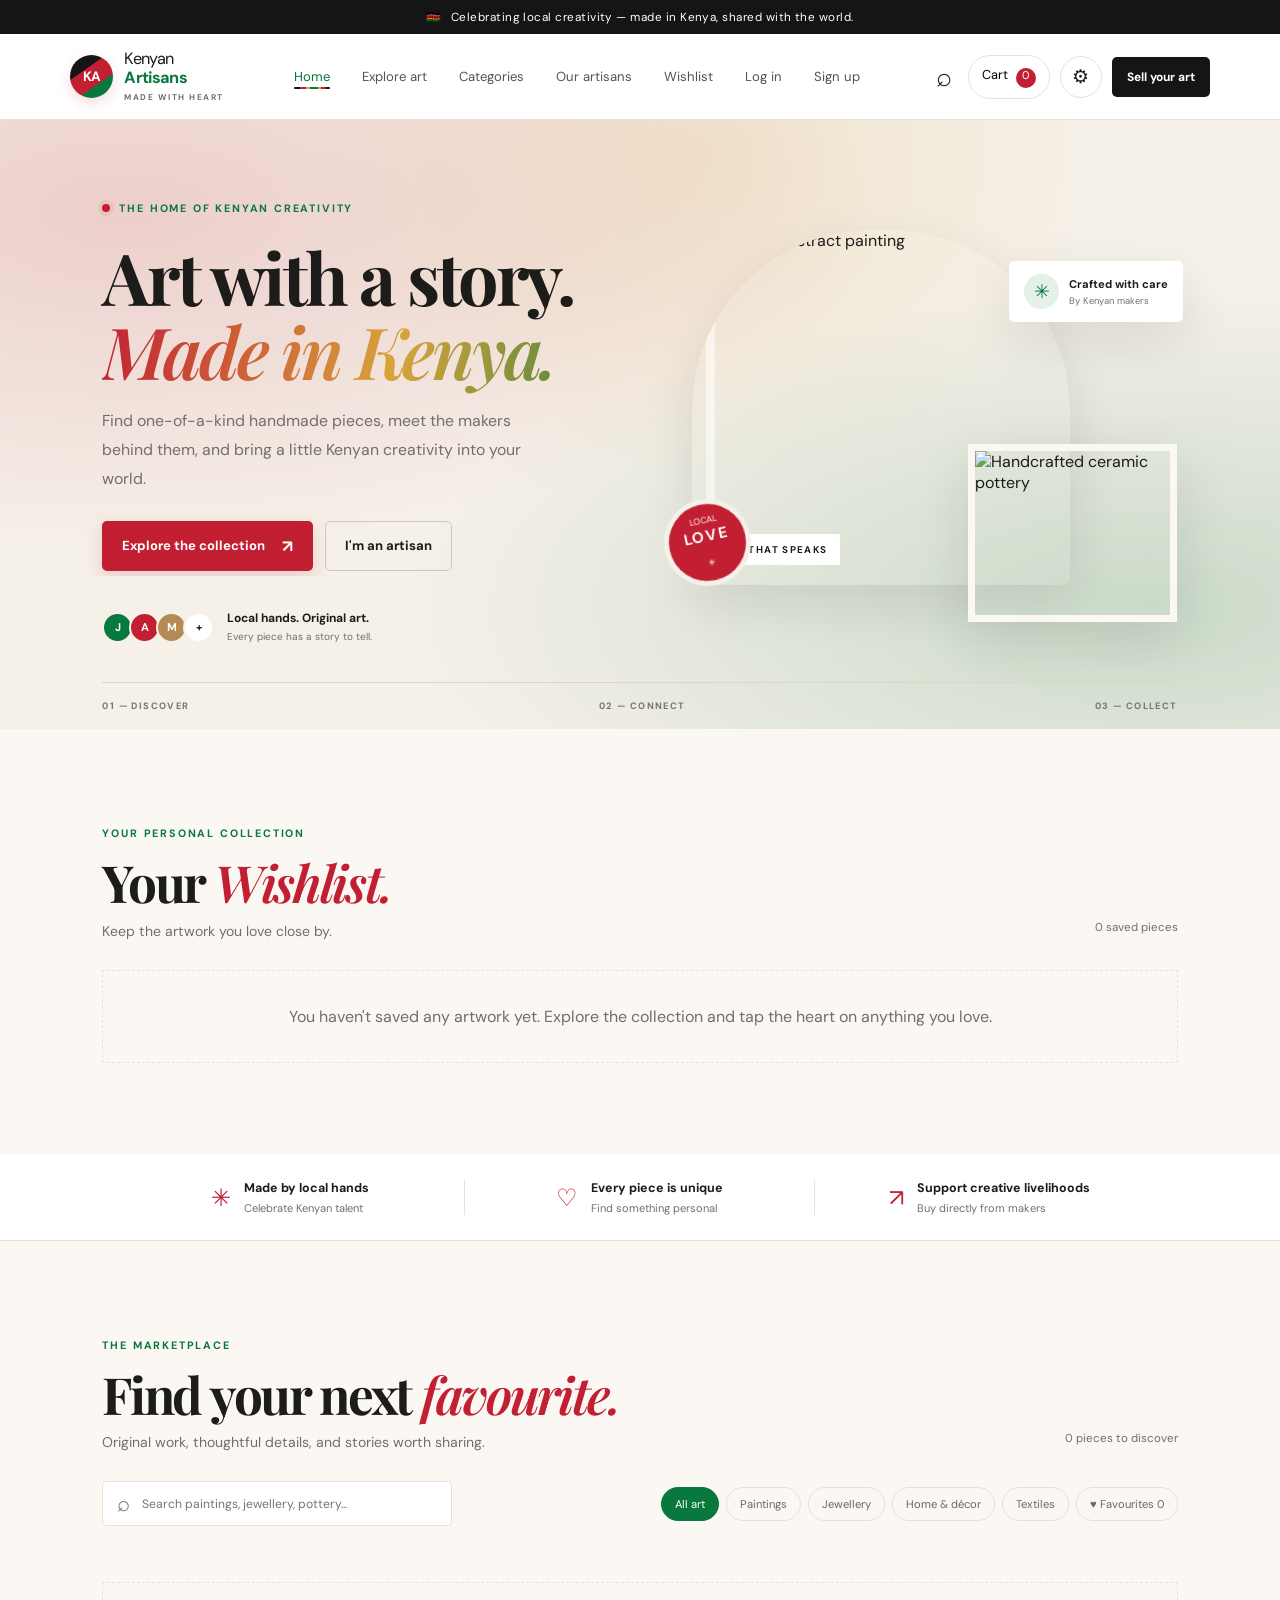
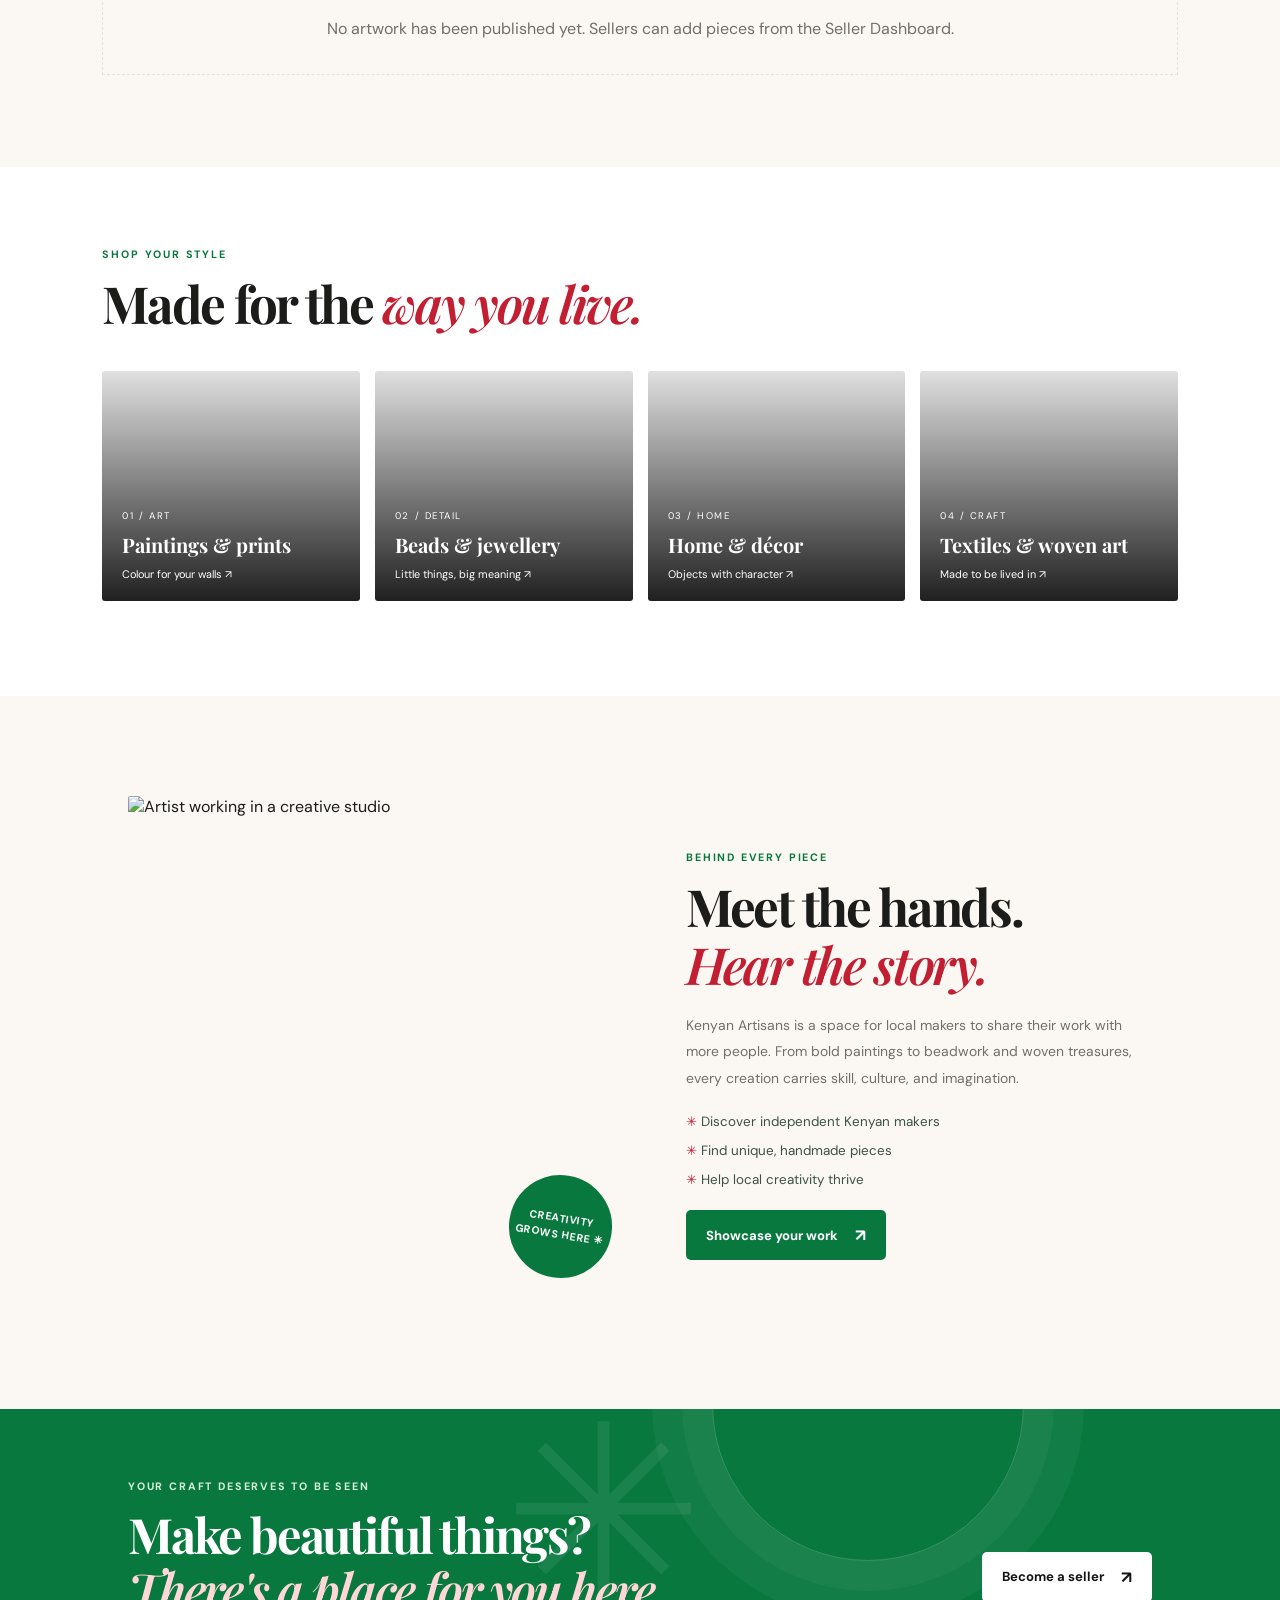
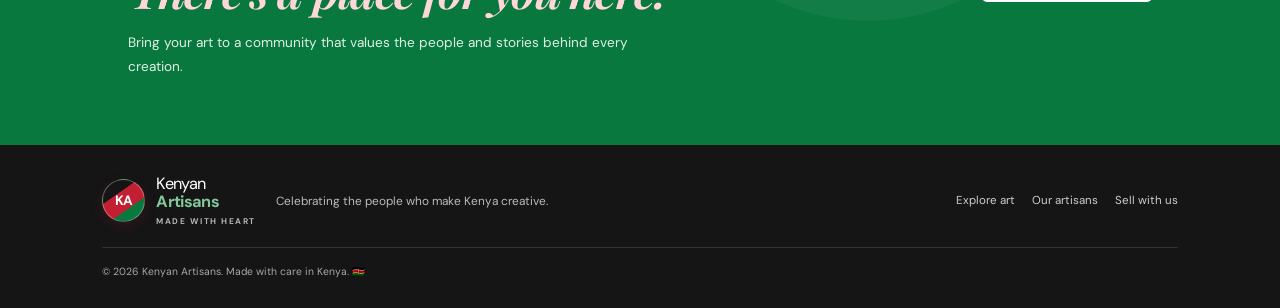
==== index.html @ 791a08be "password reset" ====
<!doctype html>
<html lang="en">
  <head>
    <meta charset="utf-8" />
    <meta content="width=device-width, initial-scale=1.0" name="viewport" />
    <meta
      content="Discover, support and shop beautiful handmade art from talented Kenyan artisans."
      name="description"
    />
    <title>Kenyan Artisans | Discover Made-in-Kenya Art</title>
    <link href="style.css" rel="stylesheet" />
    <script defer="" src="script.js"></script>
    <script defer src="https://cdn.jsdelivr.net/npm/@supabase/supabase-js@2"></script>
    <script defer src="auth.js"></script>
  </head>
  <body>
    <div class="announcement">
      <span> 🇰🇪 </span>
      Celebrating local creativity &mdash; made in Kenya, shared with the world.
    </div>
    <header class="site-header">
      <a aria-label="Kenyan Artisans home" class="brand" href="index.html">
        <span class="brand-mark"> KA </span>
        <span>
          Kenyan
          <strong> Artisans </strong>
          <small> MADE WITH HEART </small>
        </span>
      </a>
      <button
        aria-expanded="false"
        aria-label="Open navigation"
        class="menu-toggle"
        id="menu-toggle"
      >
        ☰
      </button>
      <nav class="nav-links" id="nav-links">
    <a class="active" href="#home">Home</a>
    <a href="#shop">Explore art</a>
    <a href="#categories">Categories</a>
    <a href="#artisans">Our artisans</a>
    <a href="#wishlist">Wishlist</a>

    <a href="login.html" id="auth-link">Log in</a>
    <a href="signup.html" id="signup-link">Sign up</a>

    <a href="seller.html" id="dashboard-link" hidden>
        My Dashboard
    </a>
</nav>
      <div class="header-actions">
  <button
    aria-label="Focus product search"
    class="icon-button"
    id="search-focus"
    type="button"
  >
    &#8981;
  </button>

  <button class="cart-button" id="open-cart" type="button">
    Cart
    <span id="cart-count">0</span>
  </button>

  <button
    class="icon-button"
    id="settings-open"
    type="button"
    aria-label="Open settings"
    title="Settings"
  >
    ⚙
  </button>

  <button class="button button-dark small" id="seller-open" type="button">
    Sell your art
  </button>
</div>
    </header>
    <main>
      <section class="hero" id="home">
        <div class="hero-copy">
          <span class="eyebrow">
            <span class="eyebrow-dot"> </span>
            THE HOME OF KENYAN CREATIVITY
          </span>
          <h1>
            Art with a story.
            <br />
            <em> Made in Kenya. </em>
          </h1>
          <p>
            Find one-of-a-kind handmade pieces, meet the makers behind them, and
            bring a little Kenyan creativity into your world.
          </p>
          <div class="hero-actions">
            <a class="button button-red" href="#shop">
              Explore the collection
              <span> &nearrow; </span>
            </a>
            <button class="button button-outline" id="hero-seller">
              I'm an artisan
            </button>
          </div>
          <div class="hero-proof">
            <div class="avatar-stack">
              <span> J </span>
              <span> A </span>
              <span> M </span>
              <span> + </span>
            </div>
            <p>
              <strong> Local hands. Original art. </strong>
              <br />
              <small> Every piece has a story to tell. </small>
            </p>
          </div>
        </div>
        <div aria-label="Artisan-inspired decorative artwork" class="hero-art">
          <div class="hero-photo hero-photo-main">
            <img
              alt="Colourful abstract painting"
              src="https://images.unsplash.com/photo-1577083552431-6e5fd01aa342?auto=format&amp;fit=crop&amp;w=1000&amp;q=85"
            />
            <span class="photo-label"> ART THAT SPEAKS </span>
          </div>
          <div class="hero-photo hero-photo-small">
            <img
              alt="Handcrafted ceramic pottery"
              src="https://images.unsplash.com/photo-1610701596007-11502861dcfa?auto=format&amp;fit=crop&amp;w=600&amp;q=85"
            />
          </div>
          <div class="floating-note">
            <span> ✳ </span>
            <div>
              <strong> Crafted with care </strong>
              <small> By Kenyan makers </small>
            </div>
          </div>
          <div class="hero-stamp">
            LOCAL
            <br />
            <b> LOVE </b>
            <br />
            ✳
          </div>
        </div>
        <div class="hero-bottom-line">
          <span> 01 &mdash; DISCOVER </span>
          <span> 02 &mdash; CONNECT </span>
          <span> 03 &mdash; COLLECT </span>
        </div>
      </section>
      <section class="section wishlist-section" id="wishlist">
        <div class="section-heading">
          <div>
            <span class="eyebrow">YOUR PERSONAL COLLECTION</span>
            <h2>Your <em>Wishlist.</em></h2>
            <p>Keep the artwork you love close by.</p>
          </div>
          <span class="item-count" id="wishlist-total">0 saved pieces</span>
        </div>
        <div class="product-grid" id="wishlist-grid"></div>
        <p class="empty-state" id="wishlist-empty">You haven't saved any artwork yet. Explore the collection and tap the heart on anything you love.</p>
      </section>

      <section class="trust-strip">
        <div>
          <span> ✳ </span>
          <p>
            <strong> Made by local hands </strong>
            <small> Celebrate Kenyan talent </small>
          </p>
        </div>
        <div>
          <span> ♡ </span>
          <p>
            <strong> Every piece is unique </strong>
            <small> Find something personal </small>
          </p>
        </div>
        <div>
          <span> &nearrow; </span>
          <p>
            <strong> Support creative livelihoods </strong>
            <small> Buy directly from makers </small>
          </p>
        </div>
      </section>
      <section class="section shop-section" id="shop">
        <div class="section-heading">
          <div>
            <span class="eyebrow"> THE MARKETPLACE </span>
            <h2>
              Find your next
              <em> favourite. </em>
            </h2>
            <p>Original work, thoughtful details, and stories worth sharing.</p>
          </div>
          <span class="item-count" id="result-count">
            6 pieces to discover
          </span>
        </div>
        <div class="shop-tools">
          <label class="search-box">
            <span> &telrec; </span>
            <input
              aria-label="Search products"
              id="product-search"
              placeholder="Search paintings, jewellery, pottery..."
              type="search"
            />
          </label>
          <div class="category-filters" id="category-filters">
            <button class="filter active" data-category="All">All art</button>
            <button class="filter" data-category="Paintings">Paintings</button>
            <button class="filter" data-category="Jewellery">Jewellery</button>
            <button class="filter" data-category="Home &amp; d&eacute;cor">
              Home &amp; d&eacute;cor
            </button>
            <button class="filter" data-category="Textiles">Textiles</button>
          </div>
        </div>
        <div aria-live="polite" class="product-grid" id="product-grid"></div>
        <p class="empty-state hidden" id="empty-state">
          No artwork matches that search. Try another word or category.
        </p>
      </section>
      <section class="category-section" id="categories">
        <div class="section-heading">
          <div>
            <span class="eyebrow"> SHOP YOUR STYLE </span>
            <h2>
              Made for the
              <em> way you live. </em>
            </h2>
          </div>
        </div>
        <div class="category-grid">
          <button
            class="category-card category-paint"
            data-jump-category="Paintings"
          >
            <span> 01 / ART </span>
            <strong> Paintings &amp; prints </strong>
            <small> Colour for your walls &nearrow; </small>
          </button>
          <button
            class="category-card category-beads"
            data-jump-category="Jewellery"
          >
            <span> 02 / DETAIL </span>
            <strong> Beads &amp; jewellery </strong>
            <small> Little things, big meaning &nearrow; </small>
          </button>
          <button
            class="category-card category-home"
            data-jump-category="Home &amp; d&eacute;cor"
          >
            <span> 03 / HOME </span>
            <strong> Home &amp; d&eacute;cor </strong>
            <small> Objects with character &nearrow; </small>
          </button>
          <button
            class="category-card category-textile"
            data-jump-category="Textiles"
          >
            <span> 04 / CRAFT </span>
            <strong> Textiles &amp; woven art </strong>
            <small> Made to be lived in &nearrow; </small>
          </button>
        </div>
      </section>
      <section class="artisan-section" id="artisans">
        <div class="artisan-art">
          <img
            alt="Artist working in a creative studio"
            src="https://images.unsplash.com/photo-1452860606245-08befc0ff44b?auto=format&amp;fit=crop&amp;w=900&amp;q=85"
          />
          <span class="artisan-badge">
            CREATIVITY
            <br />
            GROWS HERE ✳
          </span>
        </div>
        <div class="artisan-copy">
          <span class="eyebrow"> BEHIND EVERY PIECE </span>
          <h2>
            Meet the hands.
            <br />
            <em> Hear the story. </em>
          </h2>
          <p>
            Kenyan Artisans is a space for local makers to share their work with
            more people. From bold paintings to beadwork and woven treasures,
            every creation carries skill, culture, and imagination.
          </p>
          <ul class="check-list">
            <li>✳ Discover independent Kenyan makers</li>
            <li>✳ Find unique, handmade pieces</li>
            <li>✳ Help local creativity thrive</li>
          </ul>
          <button class="button button-green" id="artisan-seller">
            Showcase your work
            <span> &nearrow; </span>
          </button>
        </div>
      </section>
      <section class="seller-cta">
        <div class="cta-pattern">✳</div>
        <div>
          <span class="eyebrow light"> YOUR CRAFT DESERVES TO BE SEEN </span>
          <h2>
            Make beautiful things?
            <br />
            <em> There's a place for you here. </em>
          </h2>
          <p>
            Bring your art to a community that values the people and stories
            behind every creation.
          </p>
        </div>
        <button class="button button-white" id="cta-seller">
          Become a seller
          <span> &nearrow; </span>
        </button>
      </section>
    </main>
    <footer class="site-footer">
      <a class="brand footer-brand" href="#home">
        <span class="brand-mark"> KA </span>
        <span>
          Kenyan
          <strong> Artisans </strong>
          <small> MADE WITH HEART </small>
        </span>
      </a>
      <p>Celebrating the people who make Kenya creative.</p>
      <div class="footer-links">
        <a href="#shop"> Explore art </a>
        <a href="#artisans"> Our artisans </a>
        <a href="seller.html"> Sell with us </a>
      </div>
      <small>
        &copy;
        <span id="year"> </span>
        Kenyan Artisans. Made with care in Kenya. 🇰🇪
      </small>
    </footer>
    <div
      aria-labelledby="modal-title"
      aria-modal="true"
      class="modal-backdrop hidden"
      id="product-modal"
      role="dialog"
    >
      <div class="modal product-modal">
        <button aria-label="Close" class="modal-close" data-close-modal="">
          &times;
        </button>
        <img alt="" id="modal-image" src="" />
        <div class="modal-content">
          <span class="eyebrow" id="modal-category"> </span>
          <h2 id="modal-title"></h2>
          <p id="modal-description"></p>
          <div class="modal-maker" id="modal-maker"></div>
          <strong class="modal-price" id="modal-price"> </strong>
          <button class="button button-red full" id="modal-add">
            Add to cart
          </button>
        </div>
      </div>
    </div>
    <div
      aria-labelledby="cart-title"
      aria-modal="true"
      class="modal-backdrop hidden"
      id="cart-modal"
      role="dialog"
    >
      <div class="modal cart-modal">
        <button aria-label="Close" class="modal-close" data-close-modal="">
          &times;
        </button>
        <span class="eyebrow"> YOUR FINDS </span>
        <h2 id="cart-title">
          Your art
          <em> basket. </em>
        </h2>
        <div id="cart-items"></div>
        <div class="cart-total">
          <span> Subtotal </span>
          <strong id="cart-total"> KSh 0 </strong>
        </div>
        <p class="demo-note">
          Demo checkout: this prototype does not process payments.
        </p>
        <button class="button button-green full" id="checkout-button">
          Continue to checkout
        </button>
      </div>
    </div>
    <div class="modal-backdrop hidden" id="checkout-modal" role="dialog" aria-modal="true" aria-labelledby="checkout-title">
      <div class="modal checkout-modal">
        <button type="button" class="modal-close" data-close-modal aria-label="Close checkout">&times;</button>
        <span class="eyebrow">ALMOST THERE</span>
        <h2 id="checkout-title">Send your order</h2>
        <ul class="checkout-summary" id="checkout-summary"></ul>
        <div class="cart-total">
          <span>Total</span>
          <strong id="checkout-total">KSh 0</strong>
        </div>
        <form id="checkout-form" class="checkout-form" novalidate>
          <label>Your name<input name="name" required maxlength="60" autocomplete="name" placeholder="e.g. Amina Wanjiru"></label>
          <label>Phone number<input name="phone" type="tel" required autocomplete="tel" placeholder="07XX XXX XXX"></label>
          <label>Delivery town<input name="town" required maxlength="60" placeholder="e.g. Kisumu"></label>
          <label>Note (optional)<textarea name="note" rows="2" maxlength="200" placeholder="Anything the artist should know?"></textarea></label>
          <button class="button button-green full" type="submit">Send order on WhatsApp <span>↗</span></button>
          <p class="form-message" id="checkout-message" aria-live="polite"></p>
          <small class="demo-note">This opens WhatsApp with the order details. Payment is arranged directly with the artist.</small>
        </form>
      </div>
    </div>

    <div
      aria-labelledby="seller-title"
      aria-modal="true"
      class="modal-backdrop hidden"
      id="seller-modal"
      role="dialog"
    >
      <div class="modal seller-modal">
        <button aria-label="Close" class="modal-close" data-close-modal="">
          &times;
        </button>
        <span class="eyebrow"> FOR KENYAN MAKERS </span>
        <h2 id="seller-title">
          Your work belongs
          <em> here. </em>
        </h2>
        <p>
          Open your seller dashboard to publish artwork and manage your collection.
        </p>
        <button class="button button-green full" id="go-to-studio" type="button">
          Open Seller Dashboard
          <span> &nearrow; </span>
        </button>
        <small class="demo-note">
          Product publishing is available from the seller dashboard.
        </small>
      </div>
    </div>
    <div id="settings-modal" class="modal-backdrop hidden" role="dialog" aria-modal="true" aria-labelledby="settings-title">
      <div class="modal">
        <button type="button" class="modal-close" data-close-modal aria-label="Close settings">&times;</button>
        <h2 id="settings-title">Settings</h2>
        <p>Personalize your Kenyan Artisans experience.</p>
        <label for="theme-select">Appearance</label>
        <select id="theme-select">
          <option value="light">Light mode</option>
          <option value="dark">Dark mode</option>
        </select>
      </div>
    </div>

    <div aria-live="polite" class="toast" id="toast" role="status"></div>
  </body>
</html>
---- style.css ----
@import url('https://fonts.googleapis.com/css2?family=DM+Sans:wght@400;500;600;700&family=Playfair+Display:ital,wght@0,600;0,700;1,600;1,700&display=swap');

:root {
  --black: #151515;
  --red: #c21f32;
  --red-dark: #a91628;
  --green: #08783e;
  --green-dark: #075b30;
  --white: #fff;
  --cream: #fbf8f3;
  --paper: #f5f0e8;
  --ink: #1c1c1b;
  --muted: #706f6b;
  --line: #e9e1d7;
  --shadow: 0 18px 50px rgba(30, 23, 15, .10);


  --page-bg: var(--cream);
  --surface-bg: var(--white);
  --text-color: var(--ink);
  --muted-color: var(--muted);
  --border-color: var(--line);
}

/* Dark theme colors */
[data-theme="dark"] {
  color-scheme: dark;

  --page-bg: #171717;
  --surface-bg: #242424;
  --text-color: #f5f0e8;
  --muted-color: #b8b2aa;
  --border-color: #3b3b3b;
}
* { box-sizing: border-box; }
html { scroll-behavior: smooth; scroll-padding-top: 90px; }
body { margin: 0; color: var(--text-color); background: var(--page-bg); font-family: 'DM Sans', sans-serif; }
button, input, select { font: inherit; }
button, a { -webkit-tap-highlight-color: transparent; }
button { cursor: pointer; }
a { color: inherit; text-decoration: none; }
img { display: block; max-width: 100%; }
.hidden { display: none !important; }

.announcement { min-height: 34px; display: flex; align-items: center; justify-content: center; gap: 9px; padding: 7px 18px; color: #fff; background: var(--black); font-size: .73rem; letter-spacing: .04em; text-align: center; }
.site-header { min-height: 86px; display: flex; align-items: center; justify-content: space-between; gap: 25px; padding: 15px 5.5%; background: rgba(255,255,255,.96); border-bottom: 1px solid var(--line); position: sticky; top: 0; z-index: 20; backdrop-filter: blur(14px); }
.brand { display: flex; align-items: center; gap: 11px; font-size: 1.02rem; letter-spacing: -.04em; white-space: nowrap; }
.brand > span:last-child { display: flex; flex-direction: column; line-height: 1.15; }
.brand strong { color: var(--green); }
.brand small { margin-top: 5px; font-size: .52rem; letter-spacing: .18em; color: var(--muted); font-weight: 700; }
.brand-mark { width: 43px; height: 43px; display: grid; place-items: center; color: #fff; font-weight: 700; font-size: .85rem; letter-spacing: -.04em; background: linear-gradient(145deg,var(--black) 0 34%,var(--red) 35% 66%,var(--green) 67%); border-radius: 50%; box-shadow: 0 5px 13px #c21f3228; }
.nav-links { display: flex; align-items: center; gap: clamp(15px,2.5vw,32px); }
.nav-links a { font-size: .82rem; color: #55534f; transition: color .2s; }
.nav-links a:hover, .nav-links a.active { color: var(--green); }
.header-actions { display: flex; align-items: center; gap: 10px; }
.icon-button { border: 0; background: transparent; font-size: 1.7rem; color: var(--ink); line-height: 1; }
.cart-button { border: 1px solid var(--line); background: white; padding: 10px 13px; border-radius: 25px; font-size: .8rem; }
.cart-button span { display: inline-grid; place-items: center; width: 20px; height: 20px; margin-left: 5px; background: var(--red); color: white; border-radius: 50%; font-size: .7rem; }
.menu-toggle { display: none; background: transparent; border: 0; font-size: 1.5rem; }

.button { display: inline-flex; justify-content: center; align-items: center; gap: 17px; min-height: 48px; border: 1px solid transparent; border-radius: 5px; padding: 13px 19px; font-size: .82rem; font-weight: 700; transition: transform .2s, background .2s, box-shadow .2s; }
.button:hover { transform: translateY(-2px); }
.button span { font-size: 1.05rem; }
.button-red { color: white; background: var(--red); box-shadow: 0 7px 17px #c21f322b; }
.button-red:hover { background: var(--red-dark); }
.button-green { color: white; background: var(--green); }
.button-green:hover { background: var(--green-dark); }
.button-dark { background: var(--black); color: white; }
.button-outline { background: transparent; border-color: #cfc6bb; color: var(--ink); }
.button-white { background: white; color: var(--black); }
.button.small { min-height: 40px; padding: 10px 14px; font-size: .75rem; }
.button.full { width: 100%; }

.hero { position: relative; display: grid; grid-template-columns: 1fr 1fr; align-items: center; gap: 5%; min-height: 590px; padding: 76px 8% 83px; overflow: hidden; background: var(--paper); }
.hero:before { content: ""; position: absolute; width: 500px; height: 500px; right: -160px; top: -210px; border: 1px solid #d7cdbf; border-radius: 50%; box-shadow: 0 0 0 38px #fbf8f344,0 0 0 76px #fbf8f355; }
.hero-copy { position: relative; z-index: 2; max-width: 570px; }
.eyebrow { display: inline-flex; align-items: center; gap: 9px; color: var(--green); font-size: .67rem; font-weight: 700; letter-spacing: .17em; }
.eyebrow-dot { width: 8px; height: 8px; background: var(--red); border-radius: 50%; box-shadow: 0 0 0 4px #c21f3215; }
h1, h2, h3, p { margin-top: 0; }
h1, h2 { font-family: 'Playfair Display', Georgia, serif; letter-spacing: -.045em; }
h1 { margin: 23px 0 18px; font-size: clamp(3rem,5.6vw,5.15rem); line-height: 1.03; }
h1 em, h2 em { color: var(--red); font-weight: 600; }
.hero-copy > p { max-width: 440px; color: var(--muted); font-size: .99rem; line-height: 1.85; }
.hero-actions { display: flex; flex-wrap: wrap; gap: 12px; margin-top: 27px; }
.hero-proof { display: flex; align-items: center; gap: 13px; margin-top: 38px; }
.avatar-stack { display: flex; padding-left: 4px; }
.avatar-stack span { display: grid; place-items: center; width: 31px; height: 31px; margin-left: -4px; border: 2px solid var(--paper); border-radius: 50%; color: white; background: var(--green); font-size: .7rem; font-weight: 700; }
.avatar-stack span:nth-child(2) { background: var(--red); }.avatar-stack span:nth-child(3) { background: #b48b54; }.avatar-stack span:nth-child(4) { color: var(--ink); background: #fff; }
.hero-proof p { margin: 0; font-size: .75rem; line-height: 1.55; }.hero-proof small { color: var(--muted); }
.hero-art { position: relative; z-index: 1; min-height: 410px; max-width: 530px; width: 100%; justify-self: end; }
.hero-photo { position: absolute; overflow: hidden; box-shadow: var(--shadow); }
.hero-photo img { width: 100%; height: 100%; object-fit: cover; }
.hero-photo-main { width: 74%; height: 355px; top: 14px; left: 5%; border-radius: 180px 180px 8px 8px; transform: rotate(-3deg); }
.hero-photo-main:after { content: ""; position: absolute; inset: 0; border: 9px solid #fff8; pointer-events: none; }
.photo-label { position: absolute; left: 18px; bottom: 20px; padding: 9px 12px; background: white; font-size: .61rem; letter-spacing: .14em; font-weight: 700; }
.hero-photo-small { width: 41%; height: 178px; right: 0; bottom: 4px; border: 7px solid var(--cream); transform: rotate(5deg); }
.floating-note { position: absolute; z-index: 3; top: 45px; right: -5px; display: flex; align-items: center; gap: 10px; padding: 13px 15px; background: white; box-shadow: var(--shadow); border-radius: 5px; }
.floating-note > span { display: grid; place-items: center; width: 35px; height: 35px; background: #e4f1e8; color: var(--green); border-radius: 50%; font-size: 1.2rem; }
.floating-note div { display: flex; flex-direction: column; gap: 4px; font-size: .7rem; }.floating-note small { color: var(--muted); }
.hero-stamp { position: absolute; bottom: 40px; left: -3px; display: grid; place-content: center; width: 87px; height: 87px; text-align: center; color: white; background: var(--red); border: 5px solid var(--paper); border-radius: 50%; font-size: .56rem; line-height: 1.3; transform: rotate(-12deg); }
.hero-stamp b { font-size: .95rem; letter-spacing: .1em; }
.hero-bottom-line { position: absolute; bottom: 0; left: 8%; right: 8%; display: flex; justify-content: space-between; border-top: 1px solid #ded4c7; padding: 17px 0; color: #7c7469; font-size: .58rem; font-weight: 700; letter-spacing: .15em; }

.trust-strip { display: grid; grid-template-columns: repeat(3,1fr); padding: 25px 9%; background: white; border-bottom: 1px solid var(--line); }
.trust-strip > div { display: flex; justify-content: center; align-items: center; gap: 13px; border-right: 1px solid var(--line); }.trust-strip > div:last-child { border: 0; }
.trust-strip > div > span { color: var(--red); font-size: 1.5rem; }
.trust-strip p { margin: 0; display: flex; flex-direction: column; gap: 5px; font-size: .78rem; }.trust-strip small { color: var(--muted); font-size: .69rem; }

.section { padding: 92px 8%; }
.section-heading { display: flex; justify-content: space-between; align-items: end; gap: 25px; }
.section-heading h2, .artisan-copy h2, .seller-cta h2 { margin: 12px 0 10px; font-size: clamp(2.2rem,4vw,3.45rem); line-height: 1.13; }
.section-heading p { margin: 0; color: var(--muted); font-size: .88rem; }
.item-count { color: var(--muted); font-size: .72rem; padding-bottom: 5px; white-space: nowrap; }
.shop-tools { display: flex; justify-content: space-between; align-items: center; gap: 20px; margin: 30px 0 26px; }
.search-box { display: flex; align-items: center; gap: 10px; width: min(350px,100%); min-height: 45px; padding: 0 14px; border: 1px solid var(--line); background: white; border-radius: 4px; color: var(--muted); }
.search-box span { font-size: 1.4rem; }.search-box input { width: 100%; min-width: 0; border: 0; outline: 0; background: transparent; font-size: .76rem; }
.category-filters { display: flex; flex-wrap: wrap; gap: 7px; }
.filter { padding: 9px 13px; border: 1px solid var(--line); border-radius: 30px; background: transparent; color: #6b6862; font-size: .7rem; transition: .2s; }
.filter:hover, .filter.active { color: white; background: var(--green); border-color: var(--green); }
.product-grid { display: grid; grid-template-columns: repeat(3,minmax(0,1fr)); gap: 29px 21px; }
.product-card { min-width: 0; cursor: pointer; }
.product-image-wrap { position: relative; overflow: hidden; aspect-ratio: 4/4.3; background: var(--surface-bg); }
.product-image-wrap img { width: 100%; height: 100%; object-fit: cover; transition: transform .5s; }
.product-card:hover .product-image-wrap img { transform: scale(1.055); }
.product-tag { position: absolute; top: 12px; left: 12px; padding: 7px 9px; background: var(--surface-bg); color: var(--green); font-size: .58rem; letter-spacing: .08em; font-weight: 700; }
.quick-add { position: absolute; right: 12px; bottom: 12px; width: 39px; height: 39px; border: 0; border-radius: 50%; background: white; color: var(--black); font-size: 1.4rem; box-shadow: 0 4px 15px #0002; transition: .2s; }
.quick-add:hover { color: white; background: var(--red); }
.product-info { padding: 14px 2px 0; }
.product-category { color: var(--green); font-size: .61rem; text-transform: uppercase; letter-spacing: .13em; font-weight: 700; }
.product-info h3 { margin: 8px 0 5px; font-family: 'Playfair Display', Georgia, serif; font-size: 1.14rem; font-weight: 600; }
.product-maker { color: var(--muted); font-size: .72rem; }
.product-price-row { display: flex; align-items: center; justify-content: space-between; gap: 8px; margin-top: 12px; }
.product-price { font-weight: 700; font-size: .89rem; color: var(--text-color); }.product-location { color: var(--muted-color); font-size: .66rem; }
.empty-state { margin: 30px 0 0; color: var(--muted); text-align: center; padding: 35px; border: 1px dashed var(--line); }

.category-section { padding: 75px 8% 95px; background: white; }
.category-grid { display: grid; grid-template-columns: repeat(4,minmax(0,1fr)); gap: 15px; margin-top: 28px; }
.category-card { position: relative; min-height: 230px; display: flex; flex-direction: column; justify-content: end; align-items: flex-start; gap: 9px; overflow: hidden; border: 0; border-radius: 3px; padding: 20px; text-align: left; color: white; background-size: cover; background-position: center; isolation: isolate; }
.category-card:before { content: ""; position: absolute; inset: 0; z-index: -1; background: linear-gradient(0deg,#111e 0%,#1111 100%); transition: opacity .25s; }
.category-card:hover:before { opacity: .7; }.category-card:hover { transform: translateY(-4px); }
.category-card > span { font-size: .6rem; letter-spacing: .16em; }.category-card strong { font-family: 'Playfair Display',Georgia,serif; font-size: 1.25rem; }.category-card small { font-size: .68rem; }
.category-paint { background-image: url('https://images.unsplash.com/photo-1579783902614-a3fb3927b6a5?auto=format&fit=crop&w=700&q=80'); }
.category-beads { background-image: url('https://images.unsplash.com/photo-1611652022419-a9419f74343d?auto=format&fit=crop&w=700&q=80'); }
.category-home { background-image: url('https://images.unsplash.com/photo-1578749556568-bc2c40e68b61?auto=format&fit=crop&w=700&q=80'); }
.category-textile { background-image: url('https://images.unsplash.com/photo-1600166898405-da9535204843?auto=format&fit=crop&w=700&q=80'); }

.artisan-section { display: grid; grid-template-columns: 1fr 1fr; align-items: center; gap: 9%; padding: 100px 10%; }
.artisan-art { position: relative; max-width: 490px; }
.artisan-art img { width: 100%; aspect-ratio: 4/4.4; object-fit: cover; border-radius: 2px; }
.artisan-badge { position: absolute; right: -24px; bottom: 25px; display: grid; place-content: center; width: 115px; height: 115px; border-radius: 50%; background: var(--green); color: white; border: 6px solid var(--cream); text-align: center; font-size: .66rem; line-height: 1.5; font-weight: 700; letter-spacing: .05em; transform: rotate(9deg); }
.artisan-copy > p { max-width: 480px; margin: 18px 0 21px; color: var(--muted); line-height: 1.9; font-size: .87rem; }
.check-list { display: grid; gap: 13px; padding: 0; margin: 0 0 27px; list-style: none; font-size: .79rem; }.check-list li::first-letter { color: var(--red); }
.seller-cta { position: relative; display: flex; justify-content: space-between; align-items: center; gap: 25px; padding: 65px 10%; overflow: hidden; background: var(--green); color: white; }
.seller-cta:before { content: ""; position: absolute; width: 310px; height: 310px; border: 1px solid #ffffff30; border-radius: 50%; right: 20%; top: -160px; box-shadow: 0 0 0 30px #ffffff0a,0 0 0 60px #ffffff0a; }
.seller-cta > div:not(.cta-pattern), .seller-cta > button { position: relative; z-index: 1; }
.eyebrow.light { color: #d7f0df; }.seller-cta h2 { font-size: clamp(2rem,3.8vw,3.1rem); }.seller-cta h2 em { color: #ffd7d9; }.seller-cta p { max-width: 520px; margin: 14px 0 0; color: #e0f1e5; line-height: 1.8; font-size: .85rem; }
.cta-pattern { position: absolute; right: 45%; top: -15px; color: #ffffff13; font-size: 15rem; line-height: 1; }

.site-footer { display: grid; grid-template-columns: auto 1fr auto; align-items: center; gap: 20px; padding: 30px 8%; background: var(--black); color: white; }
.footer-brand strong { color: #83c79b; }.footer-brand small { color: #b5b5b5; }.footer-brand .brand-mark { border: 1px solid #ffffff50; }
.site-footer > p { margin: 0; color: #bdbbb7; font-size: .74rem; }.footer-links { display: flex; gap: 17px; font-size: .72rem; color: #d0ceca; }.footer-links a:hover { color: #83c79b; }
.site-footer > small { grid-column: 1/-1; padding-top: 17px; border-top: 1px solid #ffffff20; color: #aaa8a4; font-size: .65rem; }

.modal-backdrop { position: fixed; inset: 0; z-index: 50; display: grid; place-items: center; padding: 20px; overflow-y: auto; background: #111b; backdrop-filter: blur(5px); }
.modal { position: relative; width: min(100%,720px); max-height: calc(100vh - 40px); overflow-y: auto; background: var(--cream); box-shadow: 0 20px 80px #0004; border-radius: 5px; }
.modal-close { position: absolute; top: 12px; right: 12px; z-index: 10; width: 36px; height: 36px; display: grid; place-items: center; border: 1px solid var(--border-color); border-radius: 50%; background: var(--surface-bg); color: var(--text-color); font-size: 1.5rem; cursor: pointer; }
.product-modal { display: grid; grid-template-columns: 1fr 1fr; }.product-modal > img { width: 100%; height: 100%; min-height: 400px; object-fit: cover; }.modal-content { display: flex; flex-direction: column; align-items: flex-start; justify-content: center; padding: 35px; }.modal-content h2,.cart-modal h2,.seller-modal h2 { margin: 10px 0 13px; font-size: 2.1rem; line-height: 1.15; }.modal-content p,.seller-modal > p { color: var(--muted); font-size: .85rem; line-height: 1.8; }.modal-maker { margin: 0 0 20px; color: var(--green); font-size: .8rem; font-weight: 700; }.modal-price { margin-bottom: 20px; font-size: 1.2rem; }
.cart-modal,.seller-modal { width: min(100%,490px); padding: 35px; }.cart-modal h2 { margin-bottom: 24px; }.cart-row { display: grid; grid-template-columns: 65px 1fr auto; align-items: center; gap: 12px; padding: 12px 0; border-bottom: 1px solid var(--line); }.cart-row img { width: 65px; height: 65px; object-fit: cover; }.cart-row strong,.cart-row small { display: block; }.cart-row strong { font-size: .82rem; }.cart-row small { margin-top: 5px; color: var(--muted); font-size: .72rem; }.remove-item { border: 0; color: var(--red); background: transparent; font-size: .75rem; }.cart-total { display: flex; justify-content: space-between; padding: 20px 0; font-size: .9rem; }.demo-note { display: block; margin: 10px 0 15px; color: var(--muted); font-size: .68rem; line-height: 1.6; }.empty-cart { padding: 22px 0; color: var(--muted); font-size: .85rem; }
.seller-modal form { display: grid; gap: 14px; margin-top: 20px; }.seller-modal label { display: grid; gap: 7px; font-size: .75rem; font-weight: 700; }.seller-modal input,.seller-modal select { width: 100%; min-height: 43px; padding: 10px 12px; border: 1px solid var(--line); border-radius: 3px; outline: none; background: white; font-size: .8rem; }.seller-modal input:focus,.seller-modal select:focus { border-color: var(--green); box-shadow: 0 0 0 3px #08783e17; }.form-message { margin: 12px 0 0; color: var(--green); font-size: .8rem; line-height: 1.6; }
.toast { position: fixed; z-index: 80; right: 22px; bottom: 22px; max-width: calc(100% - 44px); padding: 13px 18px; background: var(--black); color: white; border-left: 4px solid var(--red); box-shadow: var(--shadow); font-size: .8rem; opacity: 0; transform: translateY(10px); pointer-events: none; transition: .25s; }.toast.show { opacity: 1; transform: translateY(0); }

@media (max-width: 1100px) {
  .site-header { padding-inline: 4%; gap: 15px; }.nav-links { gap: 15px; }.nav-links a { font-size: .75rem; }.header-actions { gap: 7px; }
  .hero { padding-inline: 6%; }.section,.category-section { padding-inline: 6%; }.category-card { min-height: 190px; padding: 15px; }.category-card strong { font-size: 1.05rem; }
}
@media (max-width: 850px) {
  .site-header { min-height: 75px; flex-wrap: wrap; }.menu-toggle { display: block; order: 3; }.header-actions { margin-left: auto; }.nav-links { display: none; order: 4; width: 100%; flex-direction: column; align-items: stretch; padding: 12px 0 5px; }.nav-links.open { display: flex; }.nav-links a { padding: 10px 3px; font-size: .85rem; }.hero { grid-template-columns: 1fr 1fr; gap: 3%; padding: 55px 5% 75px; }.hero-art { min-height: 350px; }.hero-photo-main { height: 290px; }.hero-photo-small { height: 140px; }.floating-note { right: -5px; top: 25px; padding: 9px; }.floating-note > span { width: 29px; height: 29px; }.floating-note div { font-size: .62rem; }
  .shop-tools { align-items: flex-start; flex-direction: column; }.search-box { width: 100%; }.product-grid { gap: 25px 14px; }.category-grid { grid-template-columns: repeat(2,minmax(0,1fr)); }.category-card { min-height: 220px; }.artisan-section { padding: 75px 7%; gap: 6%; }.site-footer { grid-template-columns: 1fr auto; }.site-footer > p { grid-column: 1/-1; grid-row: 2; }.footer-links { grid-column: 1/-1; grid-row: 3; }.site-footer > small { grid-row: 4; }
}
@media (max-width: 600px) {
  .announcement { font-size: .62rem; }.site-header { gap: 10px; padding: 12px 4%; }.brand { font-size: .91rem; gap: 8px; }.brand-mark { width: 38px; height: 38px; }.header-actions { gap: 5px; }.icon-button { display: none; }.cart-button { padding: 8px 10px; font-size: .72rem; }.header-actions .button { display: none; }
  .hero { display: flex; flex-direction: column; align-items: stretch; padding: 48px 6% 70px; }.hero-copy { max-width: none; }.hero h1 { font-size: clamp(3rem,13vw,4.3rem); }.hero-copy > p { font-size: .9rem; }.hero-art { width: 100%; max-width: 440px; min-height: 360px; margin: 20px auto 0; }.hero-photo-main { width: 75%; height: 305px; left: 7%; }.hero-photo-small { width: 40%; height: 145px; }.hero-stamp { left: 0; bottom: 24px; width: 75px; height: 75px; }.floating-note { right: 0; }.hero-bottom-line { left: 6%; right: 6%; font-size: .48rem; }
  .trust-strip { grid-template-columns: 1fr; gap: 15px; padding: 22px 8%; }.trust-strip > div { justify-content: flex-start; border: 0; }.trust-strip > div > span { width: 30px; text-align: center; }
  .section { padding: 65px 5%; }.section-heading { align-items: flex-start; flex-direction: column; gap: 10px; }.section-heading h2,.artisan-copy h2 { font-size: 2.35rem; }.item-count { padding: 0; }.category-filters { gap: 6px; }.filter { padding: 8px 11px; font-size: .65rem; }.product-grid { grid-template-columns: repeat(2,minmax(0,1fr)); gap: 23px 11px; }.product-image-wrap { aspect-ratio: 4/4.6; }.product-info h3 { font-size: .98rem; }.product-maker { font-size: .66rem; }.product-price { font-size: .8rem; }.product-location { font-size: .6rem; }.product-tag { top: 8px; left: 8px; font-size: .5rem; }.quick-add { right: 8px; bottom: 8px; width: 34px; height: 34px; }
  .category-section { padding: 62px 5%; }.category-grid { gap: 10px; }.category-card { min-height: 190px; padding: 13px; }.category-card strong { font-size: 1.02rem; }.category-card small { font-size: .6rem; }
  .artisan-section { grid-template-columns: 1fr; gap: 35px; padding: 65px 7%; }.artisan-art { max-width: 420px; }.artisan-art img { aspect-ratio: 5/4; }.artisan-badge { right: -12px; width: 95px; height: 95px; font-size: .58rem; }
  .seller-cta { flex-direction: column; align-items: flex-start; padding: 50px 7%; }.seller-cta h2 { font-size: 2.2rem; }.cta-pattern { right: -20px; top: 0; font-size: 10rem; }
  .site-footer { padding: 28px 6%; }.footer-links { flex-wrap: wrap; }.footer-links a { font-size: .68rem; }
  .product-modal { grid-template-columns: 1fr; }.product-modal > img { height: 230px; min-height: 0; }.modal-content { padding: 24px; }.modal-content h2,.cart-modal h2,.seller-modal h2 { font-size: 1.8rem; }.cart-modal,.seller-modal { padding: 28px 20px; }.modal-backdrop { padding: 12px; }.modal { max-height: calc(100vh - 24px); }
}


/* Artist upload studio */
.artist-studio { background: #f0f6f0; border-top: 1px solid #dce8dc; border-bottom: 1px solid #dce8dc; }
.studio-layout { display: grid; grid-template-columns: .8fr 1.2fr; gap: 42px; align-items: start; margin-top: 34px; }
.studio-copy { padding: 15px 0; }
.studio-symbol { display: grid; place-items: center; width: 54px; height: 54px; margin-bottom: 20px; color: white; background: var(--green); border-radius: 50%; font-size: 1.6rem; }
.studio-copy h3, .upload-form h3, .my-listings-heading h3 { margin-bottom: 12px; font-family: 'Playfair Display', Georgia, serif; font-size: 1.55rem; }
.studio-copy p { color: var(--muted); line-height: 1.8; font-size: .88rem; }
.check-list { display: grid; gap: 12px; padding: 0; margin: 22px 0; list-style: none; font-size: .84rem; }
.check-list li { color: #3d5142; }
.upload-form { padding: 27px; background: var(--surface-bg); color: var(--text-color); border: 1px solid var(--border-color); border-radius: 8px; box-shadow: var(--shadow); }
.upload-form label, .seller-modal label { display: grid; gap: 8px; margin: 0 0 17px; color: #3e3b36; font-size: .77rem; font-weight: 700; }
.upload-form input, .upload-form select, .upload-form textarea, .seller-modal input, .seller-modal select { width: 100%; min-height: 43px; padding: 11px 12px; border: 1px solid #ddd6cb; border-radius: 4px; background: #fff; color: var(--ink); font: inherit; font-weight: 400; }
.upload-form textarea { resize: vertical; }
.upload-form input:focus, .upload-form select:focus, .upload-form textarea:focus { outline: 2px solid #08783e35; border-color: var(--green); }
.form-two-col { display: grid; grid-template-columns: 1fr 1fr; gap: 14px; }
.field-help { color: var(--muted); font-size: .68rem; font-weight: 400; line-height: 1.5; }
.form-message { margin: 12px 0 0; color: var(--green); font-size: .8rem; line-height: 1.5; }
.my-listings-heading { display: flex; justify-content: space-between; align-items: center; gap: 20px; margin: 46px 0 18px; }
.my-listings-heading h3 { margin: 0; }
.my-listings-heading span { color: var(--muted); font-size: .75rem; }
.my-listings { display: grid; grid-template-columns: repeat(3, minmax(0, 1fr)); gap: 18px; }
.my-listing { display: grid; grid-template-columns: 78px 1fr; gap: 14px; align-items: center; padding: 13px; background: white; border: 1px solid var(--line); border-radius: 6px; }
.my-listing img { width: 78px; height: 88px; object-fit: cover; border-radius: 4px; }
.my-listing strong { display: block; margin-bottom: 5px; font-size: .82rem; }
.my-listing small { display: block; margin-bottom: 8px; color: var(--muted); font-size: .7rem; }
.my-listing button { padding: 6px 9px; border: 1px solid #e5c4c7; border-radius: 3px; color: var(--red); background: white; font-size: .68rem; }
.empty-listings { grid-column: 1 / -1; padding: 22px; border: 1px dashed #c9d9cc; border-radius: 5px; color: var(--muted); font-size: .85rem; text-align: center; }
@media (max-width: 900px) { .studio-layout { grid-template-columns: 1fr; gap: 20px; } .my-listings { grid-template-columns: repeat(2, minmax(0,1fr)); } }
@media (max-width: 600px) { .upload-form { padding: 18px; } .form-two-col, .my-listings { grid-template-columns: 1fr; } .my-listings-heading { align-items: start; flex-direction: column; gap: 8px; } }

[data-theme="dark"] body { background: #171717; color: #f5f0e8; }
[data-theme="dark"] .product-card, [data-theme="dark"] .upload-form, [data-theme="dark"] .modal { background: #242424; color: #f5f0e8; }
[data-theme="dark"] .product-info, [data-theme="dark"] .product-maker, [data-theme="dark"] .product-location { color: #d0cbc3; }
[data-theme="dark"] input, [data-theme="dark"] textarea, [data-theme="dark"] select { color: #f5f0e8; }

#settings-open { border: 1px solid var(--border-color); background: var(--surface-bg); color: var(--text-color); border-radius: 50%; width: 42px; height: 42px; cursor: pointer; font-size: 1.2rem; display: inline-grid; place-items: center; }
#settings-modal .modal-close { z-index: 9999; pointer-events: auto; cursor: pointer; }

[data-theme="dark"] {
  color-scheme: dark;
  --page-bg: #171a18;
  --surface-bg: #232724;
  --text-color: #f5f1e9;
  --muted-color: #c0c5bd;
  --border-color: #3c443e;
  --shadow: 0 18px 50px rgba(0, 0, 0, .28);
}

/* Main page and all major sections */
[data-theme="dark"] body,
[data-theme="dark"] .section,
[data-theme="dark"] .artisan-section {
  background: var(--page-bg);
  color: var(--text-color);
}

[data-theme="dark"] .site-header {
  background: rgba(29, 33, 30, .97);
  border-color: var(--border-color);
}

[data-theme="dark"] .hero,
[data-theme="dark"] .category-section,
[data-theme="dark"] .trust-strip {
  background: #1d211e;
  color: var(--text-color);
  border-color: var(--border-color);
}

[data-theme="dark"] .artist-studio {
  background: #1c2820;
  border-color: #35483a;
}

/* Text: strong, readable contrast */
[data-theme="dark"] .site-header,
[data-theme="dark"] .site-header a,
[data-theme="dark"] .brand,
[data-theme="dark"] .icon-button,
[data-theme="dark"] .menu-toggle,
[data-theme="dark"] .hero h1,
[data-theme="dark"] .section h2,
[data-theme="dark"] .category-section h2,
[data-theme="dark"] .artisan-copy h2,
[data-theme="dark"] .studio-copy h3,
[data-theme="dark"] .upload-form h3,
[data-theme="dark"] .my-listings-heading h3,
[data-theme="dark"] .product-info h3,
[data-theme="dark"] .product-price,
[data-theme="dark"] .product-maker,
[data-theme="dark"] .product-category,
[data-theme="dark"] .product-location,
[data-theme="dark"] .trust-strip p,
[data-theme="dark"] .studio-copy p,
[data-theme="dark"] .check-list li,
[data-theme="dark"] .hero-proof p,
[data-theme="dark"] .hero-bottom-line,
[data-theme="dark"] .section-heading p,
[data-theme="dark"] .item-count {
  color: var(--text-color);
}

[data-theme="dark"] .brand strong,
[data-theme="dark"] .nav-links a:hover,
[data-theme="dark"] .nav-links a.active,
[data-theme="dark"] .product-category {
  color: #83c79b;
}

[data-theme="dark"] .brand small,
[data-theme="dark"] .hero-copy > p,
[data-theme="dark"] .hero-proof small,
[data-theme="dark"] .floating-note small,
[data-theme="dark"] .trust-strip small,
[data-theme="dark"] .field-help,
[data-theme="dark"] .my-listings-heading span,
[data-theme="dark"] .my-listing small,
[data-theme="dark"] .empty-state,
[data-theme="dark"] .empty-listings,
[data-theme="dark"] .empty-cart {
  color: var(--muted-color);
}

/* Navigation */
[data-theme="dark"] .nav-links a {
  color: #e0e4dd;
}

[data-theme="dark"] .cart-button,
[data-theme="dark"] #settings-open {
  background: #292f2a;
  color: #f5f1e9;
  border-color: #465047;
}

/* Product cards and search */
[data-theme="dark"] .product-card,
[data-theme="dark"] .product-info,
[data-theme="dark"] .my-listing {
  background: var(--surface-bg);
  color: var(--text-color);
  border-color: var(--border-color);
}

[data-theme="dark"] .product-tag {
  background: #303a32;
  color: #bce6c7;
}

[data-theme="dark"] .quick-add {
  background: #f5f1e9;
  color: #171a18;
}

[data-theme="dark"] .search-box {
  background: #202521;
  color: #e6e9e2;
  border-color: var(--border-color);
}

[data-theme="dark"] .search-box input {
  background: transparent;
  color: #ffffff;
}

[data-theme="dark"] .search-box input::placeholder {
  color: #c0c5bd;
  opacity: 1;
}

[data-theme="dark"] .filter {
  background: #242b25;
  color: #e2e7df;
  border-color: #465047;
}

[data-theme="dark"] .filter:hover,
[data-theme="dark"] .filter.active {
  background: var(--green);
  color: #ffffff;
  border-color: #19864f;
}

/* Floating elements */
[data-theme="dark"] .floating-note {
  background: #292f2a;
  color: #f5f1e9;
  border: 1px solid var(--border-color);
}

[data-theme="dark"] .photo-label {
  background: #232724;
  color: #f5f1e9;
}

[data-theme="dark"] .hero-bottom-line {
  border-color: var(--border-color);
}

/* Artist Studio form: fix invisible labels and fields */
[data-theme="dark"] .upload-form {
  background: #222824;
  color: #f5f1e9;
  border-color: #414b43;
}

[data-theme="dark"] .upload-form label,
[data-theme="dark"] .seller-modal label {
  color: #f5f1e9;
}

[data-theme="dark"] .upload-form input,
[data-theme="dark"] .upload-form select,
[data-theme="dark"] .upload-form textarea,
[data-theme="dark"] .seller-modal input,
[data-theme="dark"] .seller-modal select,
[data-theme="dark"] #settings-modal select {
  background: #191e1a;
  color: #ffffff;
  border-color: #4a554b;
}

[data-theme="dark"] .upload-form input::placeholder,
[data-theme="dark"] .upload-form textarea::placeholder,
[data-theme="dark"] .seller-modal input::placeholder {
  color: #c0c5bd;
  opacity: 1;
}

[data-theme="dark"] .upload-form input:focus,
[data-theme="dark"] .upload-form select:focus,
[data-theme="dark"] .upload-form textarea:focus,
[data-theme="dark"] .seller-modal input:focus,
[data-theme="dark"] .seller-modal select:focus {
  border-color: #83c79b;
  outline: 2px solid #83c79b40;
}

[data-theme="dark"] .my-listing button {
  background: #302b2b;
  color: #ffc2c2;
  border-color: #684144;
}

/* Modals: product details, basket, seller and settings */
[data-theme="dark"] .modal {
  background: #222623;
  color: #f5f1e9;
  border: 1px solid var(--border-color);
}

[data-theme="dark"] .modal h2,
[data-theme="dark"] .modal h3,
[data-theme="dark"] .modal p,
[data-theme="dark"] .modal .modal-content,
[data-theme="dark"] .modal .modal-price,
[data-theme="dark"] .modal .cart-total {
  color: #f5f1e9;
}

[data-theme="dark"] .modal .modal-content p,
[data-theme="dark"] .modal .seller-modal > p,
[data-theme="dark"] .modal .cart-row small,
[data-theme="dark"] .modal .demo-note {
  color: #c0c5bd;
}

[data-theme="dark"] .cart-row {
  border-color: var(--border-color);
}

[data-theme="dark"] .modal-close {
  background: #303730;
  color: #ffffff;
  border-color: #505a51;
}

[data-theme="dark"] .modal-backdrop {
  background: rgba(0, 0, 0, .78);
}

/* Keep the green call-to-action and dark footer readable */
[data-theme="dark"] .seller-cta {
  background: #075b30;
  color: #ffffff;
}

[data-theme="dark"] .seller-cta h2,
[data-theme="dark"] .seller-cta p {
  color: #ffffff;
}

[data-theme="dark"] .site-footer {
  background: #101311;
  color: #f5f1e9;
}

[data-theme="dark"] .site-footer p,
[data-theme="dark"] .footer-links,
[data-theme="dark"] .site-footer > small {
  color: #d0d5ce;
}

[data-theme="dark"] .site-footer a:hover {
  color: #a6dfb5;
}

/* Toast notifications and keyboard focus */
[data-theme="dark"] .toast {
  background: #292f2a;
  color: #ffffff;
  border-color: #c21f32;
}

[data-theme="dark"] button:focus-visible,
[data-theme="dark"] a:focus-visible,
[data-theme="dark"] input:focus-visible,
[data-theme="dark"] select:focus-visible,
[data-theme="dark"] textarea:focus-visible {
  outline: 2px solid #a6dfb5;
  outline-offset: 3px;
}

[data-theme="dark"] .hero-actions .button-outline {
  background: #303a33;
  color: #ffffff;
  border: 1px solid #7b9b82;
}

[data-theme="dark"] .hero-actions .button-outline:hover {
  background: #08783e;
  color: #ffffff;
  border-color: #08783e;
}

:root {
  --ease-out-expo: cubic-bezier(.16, 1, .3, 1);
  --ease-out-back: cubic-bezier(.34, 1.56, .64, 1);
  --ease-soft: cubic-bezier(.45, 0, .25, 1);
  --ease-snap: cubic-bezier(.7, 0, .2, 1);

  --dur-fast: .22s;
  --dur-med: .55s;
  --dur-slow: 1s;

  --kenya-red: #c21f32;
  --kenya-green: #08783e;
  --kenya-black: #141414;
  --gold: #d8a43b;

  --kente: linear-gradient(
    90deg,
    var(--kenya-black) 0 16%,
    var(--kenya-red) 16% 34%,
    var(--gold) 34% 44%,
    var(--kenya-green) 44% 66%,
    var(--gold) 66% 76%,
    var(--kenya-red) 76% 90%,
    var(--kenya-black) 90% 100%
  );
}

@property --glow-a-x { syntax: "<percentage>"; inherits: false; initial-value: 10%; }
@property --glow-a-y { syntax: "<percentage>"; inherits: false; initial-value: 15%; }
@property --glow-b-x { syntax: "<percentage>"; inherits: false; initial-value: 90%; }
@property --glow-b-y { syntax: "<percentage>"; inherits: false; initial-value: 80%; }
@property --glow-c-x { syntax: "<percentage>"; inherits: false; initial-value: 55%; }
@property --glow-c-y { syntax: "<percentage>"; inherits: false; initial-value: 5%; }
@property --ring-angle { syntax: "<angle>"; inherits: false; initial-value: 0deg; }

.hero {
  position: relative;
  isolation: isolate;
  overflow: hidden;
  background-image:
    radial-gradient(ellipse at var(--glow-a-x) var(--glow-a-y), rgba(194, 31, 50, .16), transparent 46%),
    radial-gradient(ellipse at var(--glow-b-x) var(--glow-b-y), rgba(8, 120, 62, .18), transparent 46%),
    radial-gradient(ellipse at var(--glow-c-x) var(--glow-c-y), rgba(216, 164, 59, .16), transparent 40%);
  animation:
    glowA 17s ease-in-out infinite alternate,
    glowB 23s ease-in-out infinite alternate,
    glowC 29s ease-in-out infinite alternate;
}

@keyframes glowA { to { --glow-a-x: 40%; --glow-a-y: 60%; } }
@keyframes glowB { to { --glow-b-x: 60%; --glow-b-y: 25%; } }
@keyframes glowC { to { --glow-c-x: 80%; --glow-c-y: 70%; } }

.hero::before {
  content: "";
  position: absolute;
  left: 0;
  right: 0;
  bottom: 0;
  height: 6px;
  background: var(--kente);
  background-size: 240px 100%;
  transform-origin: left center;
  pointer-events: none;
  z-index: 3;
  animation:
    kenteDraw 1.4s var(--ease-snap) .3s both,
    kenteSlide 14s linear 1.7s infinite;
}

@keyframes kenteDraw {
  from { transform: scaleX(0); }
  to { transform: scaleX(1); }
}
@keyframes kenteSlide {
  to { background-position: 240px 0; }
}

.hero-copy > * {
  animation: heroRise var(--dur-slow) var(--ease-out-expo) both;
  animation-delay: calc(var(--i, 0) * 100ms + 100ms);
}
.hero-copy > :nth-child(1) { --i: 0; }
.hero-copy > :nth-child(2) { --i: 1; }
.hero-copy > :nth-child(3) { --i: 2; }
.hero-copy > :nth-child(4) { --i: 3; }
.hero-copy > :nth-child(5) { --i: 4; }

@keyframes heroRise {
  from {
    opacity: 0;
    translate: 0 40px;
    filter: blur(6px);
    clip-path: inset(0 0 55% 0);
  }
  55% { filter: blur(0); }
  to {
    opacity: 1;
    translate: 0 0;
    filter: blur(0);
    clip-path: inset(-10% -10% -10% -10%);
  }
}

.hero-copy h1 :is(em, mark, span, strong) {
  background: linear-gradient(
    100deg,
    var(--kenya-red) 0%,
    var(--gold) 30%,
    var(--kenya-green) 60%,
    var(--kenya-red) 100%
  );
  background-size: 220% 100%;
  -webkit-background-clip: text;
  background-clip: text;
  -webkit-text-fill-color: transparent;
  color: transparent;
  animation: textFlow 9s var(--ease-soft) infinite alternate;
}

@keyframes textFlow {
  from { background-position: 0% 50%; }
  to { background-position: 100% 50%; }
}

.hero-photo-main,
.hero-photo-small {
  transform: perspective(1100px);
  transform-origin: 50% 60%;
  will-change: translate, rotate;
}

.hero-photo-main {
  animation:
    artReveal 1.3s var(--ease-out-expo) .2s both,
    galleryFloat 8s var(--ease-soft) 1.5s infinite;
}

.hero-photo-small {
  animation:
    artReveal 1.3s var(--ease-out-expo) .5s both,
    galleryFloat 9.5s var(--ease-soft) 1.8s infinite reverse;
}

@keyframes artReveal {
  from {
    opacity: 0;
    scale: .88;
    translate: 0 60px;
    rotate: 1 0 0 18deg;
    filter: blur(8px);
  }
  to {
    opacity: 1;
    scale: 1;
    translate: 0 0;
    rotate: 0 0 0 0deg;
    filter: blur(0);
  }
}

@keyframes galleryFloat {
  0%, 100% { translate: 0 0; rotate: .4 1 0 0deg; }
  25% { translate: 4px -8px; rotate: .4 1 0 3deg; }
  50% { translate: 0 -15px; rotate: 1 .3 0 2deg; }
  75% { translate: -4px -7px; rotate: .4 1 0 -3deg; }
}

.hero-photo-main,
.hero-photo-small {
  transition: scale var(--dur-med) var(--ease-out-expo), filter var(--dur-med) ease;
}
.hero-photo-main:hover,
.hero-photo-small:hover {
  scale: 1.04;
  filter: drop-shadow(0 28px 34px rgba(0, 0, 0, .22));
}

.hero-photo-main {
  position: relative;
  overflow: hidden;
}

.hero-photo-main::after {
  content: "";
  position: absolute;
  inset: -50% -60%;
  pointer-events: none;
  background: linear-gradient(
    105deg,
    transparent 44%,
    rgba(255, 255, 255, .12) 47%,
    rgba(255, 255, 255, .42) 50%,
    rgba(255, 255, 255, .12) 53%,
    transparent 56%
  );
  translate: -70% 0;
  animation: artLightSweep 8s var(--ease-soft) 2.5s infinite;
}

@keyframes artLightSweep {
  0% { translate: -70% 0; opacity: 0; }
  8% { opacity: 1; }
  40% { translate: 70% 0; opacity: 1; }
  45%, 100% { translate: 70% 0; opacity: 0; }
}

.floating-note {
  transform-origin: 20% 100%;
  animation:
    notePop .9s var(--ease-out-back) 1s both,
    noteFloat 5.5s var(--ease-soft) 1.9s infinite;
}

@keyframes notePop {
  from { opacity: 0; scale: .5; translate: -14px 20px; rotate: -10deg; }
  to { opacity: 1; scale: 1; translate: 0 0; rotate: 0deg; }
}

@keyframes noteFloat {
  0%, 100% { translate: 0 0; rotate: 0deg; }
  30% { translate: 2px -7px; rotate: -1.4deg; }
  60% { translate: -2px -10px; rotate: .8deg; }
}

.hero-stamp {
  animation:
    stampIn 1s var(--ease-out-back) 1.2s both,
    stampSpin 36s linear 2.2s infinite,
    stampGlow 4.5s var(--ease-soft) 2.2s infinite;
}

@keyframes stampIn {
  from { opacity: 0; scale: 2.2; rotate: -40deg; }
  to { opacity: 1; scale: 1; rotate: 0deg; }
}
@keyframes stampSpin {
  to { rotate: 360deg; }
}
@keyframes stampGlow {
  0%, 100% { filter: drop-shadow(0 0 0 rgba(216, 164, 59, 0)); }
  50% { filter: drop-shadow(0 0 14px rgba(216, 164, 59, .75)); }
}

.product-card {
  position: relative;
  isolation: isolate;
  animation: productArrive .85s var(--ease-out-expo) both;
  animation-delay: calc(var(--i, 0) * 80ms);
  transition:
    transform var(--dur-med) var(--ease-out-expo),
    box-shadow var(--dur-med) ease;
  will-change: transform;
}

.product-card:nth-child(1) { --i: 0; }
.product-card:nth-child(2) { --i: 1; }
.product-card:nth-child(3) { --i: 2; }
.product-card:nth-child(4) { --i: 3; }
.product-card:nth-child(5) { --i: 4; }
.product-card:nth-child(6) { --i: 5; }
.product-card:nth-child(n+7) { --i: 6; }

@keyframes productArrive {
  from { opacity: 0; translate: 0 36px; scale: .94; filter: blur(4px); }
  to { opacity: 1; translate: 0 0; scale: 1; filter: blur(0); }
}

.product-card::before {
  content: "";
  position: absolute;
  inset: -2px;
  border-radius: inherit;
  padding: 2px;
  background: conic-gradient(
    from var(--ring-angle),
    var(--kenya-red),
    var(--gold),
    var(--kenya-green),
    var(--kenya-black),
    var(--kenya-red)
  );
  -webkit-mask:
    linear-gradient(#000 0 0) content-box,
    linear-gradient(#000 0 0);
  -webkit-mask-composite: xor;
  mask:
    linear-gradient(#000 0 0) content-box exclude,
    linear-gradient(#000 0 0);
  opacity: 0;
  transition: opacity var(--dur-med) ease;
  pointer-events: none;
  z-index: 2;
}

.product-card:hover::before,
.product-card:focus-within::before {
  opacity: 1;
  animation: ringSpin 3.5s linear infinite;
}

@keyframes ringSpin {
  to { --ring-angle: 360deg; }
}

.product-card:hover,
.product-card:focus-within {
  transform: translateY(-10px);
  box-shadow:
    0 2px 4px rgba(0, 0, 0, .05),
    0 30px 55px -14px rgba(0, 0, 0, .28),
    0 12px 40px -10px rgba(194, 31, 50, .18);
}

.product-card .product-image-wrap {
  position: relative;
  overflow: hidden;
}

.product-card .product-image-wrap img {
  animation: imageUnveil 1.1s var(--ease-out-expo) both;
  animation-delay: calc(var(--i, 0) * 80ms + 150ms);
  transition: transform 1s var(--ease-out-expo), filter .6s ease;
}

@keyframes imageUnveil {
  from { clip-path: inset(0 0 100% 0); scale: 1.25; }
  to { clip-path: inset(0 0 0 0); scale: 1; }
}

.product-card:hover .product-image-wrap img {
  transform: scale(1.1) rotate(.6deg);
  filter: saturate(1.12) contrast(1.03);
}

.product-card .product-image-wrap::after {
  content: "";
  position: absolute;
  inset: 0;
  background: linear-gradient(
    115deg,
    transparent 35%,
    rgba(255, 255, 255, .38) 50%,
    transparent 65%
  );
  translate: -130% 0;
  pointer-events: none;
}

.product-card:hover .product-image-wrap::after {
  translate: 130% 0;
  transition: translate .9s var(--ease-out-expo);
}

.product-card .quick-add {
  opacity: 0;
  translate: 0 18px;
  scale: .94;
  transition:
    opacity var(--dur-fast) ease,
    translate var(--dur-med) var(--ease-out-back),
    scale var(--dur-med) var(--ease-out-back);
}
.product-card:hover .quick-add,
.product-card:focus-within .quick-add {
  opacity: 1;
  translate: 0 0;
  scale: 1;
}

@media (hover: none) {
  .product-card .quick-add { opacity: 1; translate: 0 0; scale: 1; }
}

@supports (animation-timeline: view()) {
  .product-card {
    animation: productReveal linear both;
    animation-delay: 0s;
    animation-timeline: view();
    animation-range: entry 0% entry 60%;
  }
  @keyframes productReveal {
    from { opacity: 0; translate: 0 56px; scale: .92; filter: blur(5px); }
    to { opacity: 1; translate: 0 0; scale: 1; filter: blur(0); }
  }

  body::before {
    content: "";
    position: fixed;
    top: 0;
    left: 0;
    right: 0;
    height: 4px;
    background: var(--kente);
    transform-origin: left center;
    transform: scaleX(0);
    z-index: 9999;
    pointer-events: none;
    animation: scrollProgress linear both;
    animation-timeline: scroll(root);
  }
  @keyframes scrollProgress {
    to { transform: scaleX(1); }
  }
}

.button {
  position: relative;
  overflow: hidden;
  isolation: isolate;
  transition:
    transform var(--dur-fast) var(--ease-out-expo),
    box-shadow var(--dur-med) ease,
    filter var(--dur-fast) ease;
}

.button::before {
  content: "";
  position: absolute;
  inset: 0;
  z-index: -1;
  background: radial-gradient(circle at 50% 50%, rgba(255, 255, 255, .45), transparent 60%);
  scale: 0;
  opacity: 0;
}

.button::after {
  content: "";
  position: absolute;
  inset: 0;
  z-index: -1;
  background: linear-gradient(100deg, transparent 30%, rgba(255, 255, 255, .4) 50%, transparent 70%);
  translate: -120% 0;
  transition: translate .8s var(--ease-out-expo);
}

.button:hover {
  transform: translateY(-4px);
  filter: brightness(1.07);
  box-shadow: 0 14px 28px -6px rgba(0, 0, 0, .25);
}
.button:hover::after {
  translate: 120% 0;
}

.button:active {
  transform: translateY(0) scale(.95);
  box-shadow: 0 3px 8px rgba(0, 0, 0, .18);
  transition-duration: .08s;
}
.button:active::before {
  animation: buttonRipple .55s var(--ease-out-expo);
}

@keyframes buttonRipple {
  from { scale: 0; opacity: 1; }
  to { scale: 2.4; opacity: 0; }
}

.hero-actions .button:first-child {
  animation: ctaPulse 3.2s var(--ease-soft) 3s infinite;
}

@keyframes ctaPulse {
  0%, 70%, 100% { box-shadow: 0 0 0 0 rgba(194, 31, 50, 0); }
  35% { box-shadow: 0 0 0 10px rgba(194, 31, 50, .18); }
}

.button :is(svg, .arrow, .icon) {
  transition: translate var(--dur-med) var(--ease-out-back);
}
.button:hover :is(svg, .arrow, .icon) {
  translate: 4px 0;
}

.wishlist-toggle {
  position: relative;
  transition:
    transform var(--dur-med) var(--ease-out-back),
    color var(--dur-fast) ease,
    background var(--dur-fast) ease;
}

.wishlist-toggle::before {
  content: "";
  position: absolute;
  inset: -14px;
  pointer-events: none;
  opacity: 0;
  background:
    radial-gradient(circle, var(--kenya-red) 0 2.5px, transparent 3px) 50% 0 / 100% 100% no-repeat,
    radial-gradient(circle, var(--gold) 0 2.5px, transparent 3px) 100% 25% / 100% 100% no-repeat,
    radial-gradient(circle, var(--kenya-green) 0 2.5px, transparent 3px) 100% 75% / 100% 100% no-repeat,
    radial-gradient(circle, var(--kenya-red) 0 2.5px, transparent 3px) 50% 100% / 100% 100% no-repeat,
    radial-gradient(circle, var(--gold) 0 2.5px, transparent 3px) 0 75% / 100% 100% no-repeat,
    radial-gradient(circle, var(--kenya-green) 0 2.5px, transparent 3px) 0 25% / 100% 100% no-repeat;
}

.wishlist-toggle::after {
  content: "";
  position: absolute;
  inset: 0;
  border-radius: 50%;
  border: 2px solid var(--kenya-red);
  opacity: 0;
  pointer-events: none;
}

.wishlist-toggle:hover { transform: scale(1.15); }
.wishlist-toggle:active { transform: scale(.86); transition-duration: .08s; }

.wishlist-toggle[aria-pressed="true"] {
  color: var(--kenya-red);
  animation: heartPop .7s var(--ease-out-back);
}
.wishlist-toggle[aria-pressed="true"]::before {
  animation: heartBurst .75s var(--ease-out-expo);
}
.wishlist-toggle[aria-pressed="true"]::after {
  animation: heartRing .65s var(--ease-out-expo);
}

@keyframes heartPop {
  0% { scale: 1; }
  25% { scale: 1.55; rotate: -10deg; }
  55% { scale: .88; rotate: 6deg; }
  80% { scale: 1.1; rotate: -2deg; }
  100% { scale: 1; rotate: 0deg; }
}

@keyframes heartBurst {
  0% { opacity: 1; scale: .3; }
  60% { opacity: 1; }
  100% { opacity: 0; scale: 1.25; }
}

@keyframes heartRing {
  from { opacity: .75; scale: .6; }
  to { opacity: 0; scale: 2; }
}

.button:focus-visible,
.wishlist-toggle:focus-visible,
.quick-add:focus-visible {
  outline: 3px solid var(--gold);
  outline-offset: 4px;
  animation: focusRing .35s var(--ease-out-expo);
}

@keyframes focusRing {
  from { outline-offset: 12px; outline-color: transparent; }
  to { outline-offset: 4px; outline-color: var(--gold); }
}

@media (prefers-reduced-motion: reduce) {
  *,
  *::before,
  *::after {
    scroll-behavior: auto !important;
  }

  .hero,
  .hero::before,
  .hero-copy h1 :is(em, mark, span, strong),
  .hero-photo-main,
  .hero-photo-small,
  .hero-photo-main::after,
  .floating-note,
  .hero-stamp,
  .hero-actions .button:first-child,
  body::before,
  .product-card:hover::before,
  .product-card:focus-within::before,
  .wishlist-toggle[aria-pressed="true"],
  .wishlist-toggle[aria-pressed="true"]::before,
  .wishlist-toggle[aria-pressed="true"]::after,
  .button:active::before {
    animation: none !important;
  }

  .hero-copy > *,
  .product-card,
  .product-card .product-image-wrap img {
    animation: fadeOnly .3s ease both !important;
    animation-timeline: auto !important;
    animation-delay: 0s !important;
  }

  .product-card:hover,
  .product-card:hover .product-image-wrap img,
  .button:hover,
  .wishlist-toggle:hover,
  .hero-photo-main:hover,
  .hero-photo-small:hover {
    transform: none !important;
    scale: 1 !important;
  }

  @keyframes fadeOnly {
    from { opacity: 0; }
    to { opacity: 1; }
  }
}

:root {
  --ease-out-expo: cubic-bezier(.16, 1, .3, 1);
  --ease-out-back: cubic-bezier(.34, 1.56, .64, 1);
  --ease-soft: cubic-bezier(.45, 0, .25, 1);
  --ease-snap: cubic-bezier(.7, 0, .2, 1);

  --dur-fast: .22s;
  --dur-med: .55s;
  --dur-slow: 1s;

  --kenya-red: #c21f32;
  --kenya-green: #08783e;
  --kenya-black: #141414;
  --gold: #d8a43b;

  --kente: linear-gradient(
    90deg,
    var(--kenya-black) 0 16%,
    var(--kenya-red) 16% 34%,
    var(--gold) 34% 44%,
    var(--kenya-green) 44% 66%,
    var(--gold) 66% 76%,
    var(--kenya-red) 76% 90%,
    var(--kenya-black) 90% 100%
  );
}

@property --glow-a-x { syntax: "<percentage>"; inherits: false; initial-value: 10%; }
@property --glow-a-y { syntax: "<percentage>"; inherits: false; initial-value: 15%; }
@property --glow-b-x { syntax: "<percentage>"; inherits: false; initial-value: 90%; }
@property --glow-b-y { syntax: "<percentage>"; inherits: false; initial-value: 80%; }
@property --glow-c-x { syntax: "<percentage>"; inherits: false; initial-value: 55%; }
@property --glow-c-y { syntax: "<percentage>"; inherits: false; initial-value: 5%; }
@property --ring-angle { syntax: "<angle>"; inherits: false; initial-value: 0deg; }

.hero {
  position: relative;
  isolation: isolate;
  overflow: hidden;
  background-image:
    radial-gradient(ellipse at var(--glow-a-x) var(--glow-a-y), rgba(194, 31, 50, .16), transparent 46%),
    radial-gradient(ellipse at var(--glow-b-x) var(--glow-b-y), rgba(8, 120, 62, .18), transparent 46%),
    radial-gradient(ellipse at var(--glow-c-x) var(--glow-c-y), rgba(216, 164, 59, .16), transparent 40%);
  animation:
    glowA 17s ease-in-out infinite alternate,
    glowB 23s ease-in-out infinite alternate,
    glowC 29s ease-in-out infinite alternate;
}

@keyframes glowA { to { --glow-a-x: 40%; --glow-a-y: 60%; } }
@keyframes glowB { to { --glow-b-x: 60%; --glow-b-y: 25%; } }
@keyframes glowC { to { --glow-c-x: 80%; --glow-c-y: 70%; } }

.hero::before {
  content: "";
  position: absolute;
  left: 0;
  right: 0;
  bottom: 0;
  height: 6px;
  background: var(--kente);
  background-size: 240px 100%;
  transform-origin: left center;
  pointer-events: none;
  z-index: 3;
  animation:
    kenteDraw 1.4s var(--ease-snap) .3s both,
    kenteSlide 14s linear 1.7s infinite;
}

@keyframes kenteDraw {
  from { transform: scaleX(0); }
  to { transform: scaleX(1); }
}
@keyframes kenteSlide {
  to { background-position: 240px 0; }
}

.hero-copy > * {
  animation: heroRise var(--dur-slow) var(--ease-out-expo) both;
  animation-delay: calc(var(--i, 0) * 100ms + 100ms);
}
.hero-copy > :nth-child(1) { --i: 0; }
.hero-copy > :nth-child(2) { --i: 1; }
.hero-copy > :nth-child(3) { --i: 2; }
.hero-copy > :nth-child(4) { --i: 3; }
.hero-copy > :nth-child(5) { --i: 4; }

@keyframes heroRise {
  from {
    opacity: 0;
    translate: 0 40px;
    filter: blur(6px);
    clip-path: inset(0 0 55% 0);
  }
  55% { filter: blur(0); }
  to {
    opacity: 1;
    translate: 0 0;
    filter: blur(0);
    clip-path: inset(-10% -10% -10% -10%);
  }
}

.hero-copy h1 :is(em, mark, span, strong) {
  background: linear-gradient(
    100deg,
    var(--kenya-red) 0%,
    var(--gold) 30%,
    var(--kenya-green) 60%,
    var(--kenya-red) 100%
  );
  background-size: 220% 100%;
  -webkit-background-clip: text;
  background-clip: text;
  -webkit-text-fill-color: transparent;
  color: transparent;
  animation: textFlow 9s var(--ease-soft) infinite alternate;
}

@keyframes textFlow {
  from { background-position: 0% 50%; }
  to { background-position: 100% 50%; }
}

.hero-photo-main,
.hero-photo-small {
  transform: perspective(1100px);
  transform-origin: 50% 60%;
  will-change: translate, rotate;
}

.hero-photo-main {
  animation:
    artReveal 1.3s var(--ease-out-expo) .2s backwards,
    galleryFloat 8s var(--ease-soft) 1.5s infinite;
}

.hero-photo-small {
  animation:
    artReveal 1.3s var(--ease-out-expo) .5s backwards,
    galleryFloat 9.5s var(--ease-soft) 1.8s infinite reverse;
}

@keyframes artReveal {
  from {
    opacity: 0;
    scale: .88;
    translate: 0 60px;
    rotate: 1 0 0 18deg;
    filter: blur(8px);
  }
  to {
    opacity: 1;
    scale: 1;
    translate: 0 0;
    rotate: 0 0 0 0deg;
    filter: blur(0);
  }
}

@keyframes galleryFloat {
  0%, 100% { translate: 0 0; rotate: .4 1 0 0deg; }
  25% { translate: 4px -8px; rotate: .4 1 0 3deg; }
  50% { translate: 0 -15px; rotate: 1 .3 0 2deg; }
  75% { translate: -4px -7px; rotate: .4 1 0 -3deg; }
}

.hero-photo-main,
.hero-photo-small {
  transition: scale var(--dur-med) var(--ease-out-expo), filter var(--dur-med) ease;
}
.hero-photo-main:hover,
.hero-photo-small:hover {
  scale: 1.04;
  filter: drop-shadow(0 28px 34px rgba(0, 0, 0, .22));
}

.hero-photo-main {
  position: relative;
  overflow: hidden;
}

.hero-photo-main::after {
  content: "";
  position: absolute;
  inset: -50% -60%;
  pointer-events: none;
  background: linear-gradient(
    105deg,
    transparent 44%,
    rgba(255, 255, 255, .12) 47%,
    rgba(255, 255, 255, .42) 50%,
    rgba(255, 255, 255, .12) 53%,
    transparent 56%
  );
  translate: -70% 0;
  animation: artLightSweep 8s var(--ease-soft) 2.5s infinite;
}

@keyframes artLightSweep {
  0% { translate: -70% 0; opacity: 0; }
  8% { opacity: 1; }
  40% { translate: 70% 0; opacity: 1; }
  45%, 100% { translate: 70% 0; opacity: 0; }
}

.floating-note {
  transform-origin: 20% 100%;
  animation:
    notePop .9s var(--ease-out-back) 1s both,
    noteFloat 5.5s var(--ease-soft) 1.9s infinite;
}

@keyframes notePop {
  from { opacity: 0; scale: .5; translate: -14px 20px; rotate: -10deg; }
  to { opacity: 1; scale: 1; translate: 0 0; rotate: 0deg; }
}

@keyframes noteFloat {
  0%, 100% { translate: 0 0; rotate: 0deg; }
  30% { translate: 2px -7px; rotate: -1.4deg; }
  60% { translate: -2px -10px; rotate: .8deg; }
}

.hero-stamp {
  animation:
    stampIn 1s var(--ease-out-back) 1.2s both,
    stampSpin 36s linear 2.2s infinite,
    stampGlow 4.5s var(--ease-soft) 2.2s infinite;
}

@keyframes stampIn {
  from { opacity: 0; scale: 2.2; rotate: -40deg; }
  to { opacity: 1; scale: 1; rotate: 0deg; }
}
@keyframes stampSpin {
  to { rotate: 360deg; }
}
@keyframes stampGlow {
  0%, 100% { filter: drop-shadow(0 0 0 rgba(216, 164, 59, 0)); }
  50% { filter: drop-shadow(0 0 14px rgba(216, 164, 59, .75)); }
}

.product-card {
  position: relative;
  isolation: isolate;
  animation: productArrive .85s var(--ease-out-expo) both;
  animation-delay: calc(var(--i, 0) * 80ms);
  transition:
    transform var(--dur-med) var(--ease-out-expo),
    box-shadow var(--dur-med) ease;
  will-change: transform;
}

.product-card:nth-child(1) { --i: 0; }
.product-card:nth-child(2) { --i: 1; }
.product-card:nth-child(3) { --i: 2; }
.product-card:nth-child(4) { --i: 3; }
.product-card:nth-child(5) { --i: 4; }
.product-card:nth-child(6) { --i: 5; }
.product-card:nth-child(n+7) { --i: 6; }

@keyframes productArrive {
  from { opacity: 0; translate: 0 36px; scale: .94; filter: blur(4px); }
  to { opacity: 1; translate: 0 0; scale: 1; filter: blur(0); }
}

.product-card::before {
  content: "";
  position: absolute;
  inset: -2px;
  border-radius: inherit;
  padding: 2px;
  background: conic-gradient(
    from var(--ring-angle),
    var(--kenya-red),
    var(--gold),
    var(--kenya-green),
    var(--kenya-black),
    var(--kenya-red)
  );
  -webkit-mask:
    linear-gradient(#000 0 0) content-box,
    linear-gradient(#000 0 0);
  -webkit-mask-composite: xor;
  mask:
    linear-gradient(#000 0 0) content-box exclude,
    linear-gradient(#000 0 0);
  opacity: 0;
  transition: opacity var(--dur-med) ease;
  pointer-events: none;
  z-index: 2;
}

.product-card:hover::before,
.product-card:focus-within::before {
  opacity: 1;
  animation: ringSpin 3.5s linear infinite;
}

@keyframes ringSpin {
  to { --ring-angle: 360deg; }
}

.product-card:hover,
.product-card:focus-within {
  transform: translateY(-10px);
  box-shadow:
    0 2px 4px rgba(0, 0, 0, .05),
    0 30px 55px -14px rgba(0, 0, 0, .28),
    0 12px 40px -10px rgba(194, 31, 50, .18);
}

.product-card .product-image-wrap {
  position: relative;
  overflow: hidden;
}

.product-card .product-image-wrap img {
  animation: imageUnveil 1.1s var(--ease-out-expo) both;
  animation-delay: calc(var(--i, 0) * 80ms + 150ms);
  transition: transform 1s var(--ease-out-expo), filter .6s ease;
}

@keyframes imageUnveil {
  from { clip-path: inset(0 0 100% 0); scale: 1.25; }
  to { clip-path: inset(0 0 0 0); scale: 1; }
}

.product-card:hover .product-image-wrap img {
  transform: scale(1.1) rotate(.6deg);
  filter: saturate(1.12) contrast(1.03);
}

.product-card .product-image-wrap::after {
  content: "";
  position: absolute;
  inset: 0;
  background: linear-gradient(
    115deg,
    transparent 35%,
    rgba(255, 255, 255, .38) 50%,
    transparent 65%
  );
  translate: -130% 0;
  pointer-events: none;
}

.product-card:hover .product-image-wrap::after {
  translate: 130% 0;
  transition: translate .9s var(--ease-out-expo);
}

.product-card .quick-add {
  opacity: 0;
  translate: 0 18px;
  scale: .94;
  transition:
    opacity var(--dur-fast) ease,
    translate var(--dur-med) var(--ease-out-back),
    scale var(--dur-med) var(--ease-out-back);
}
.product-card:hover .quick-add,
.product-card:focus-within .quick-add {
  opacity: 1;
  translate: 0 0;
  scale: 1;
}

@media (hover: none) {
  .product-card .quick-add { opacity: 1; translate: 0 0; scale: 1; }
}

@supports (animation-timeline: view()) {
  .product-card {
    animation: productReveal linear both;
    animation-delay: 0s;
    animation-timeline: view();
    animation-range: entry 0% entry 60%;
  }
  @keyframes productReveal {
    from { opacity: 0; translate: 0 56px; scale: .92; filter: blur(5px); }
    to { opacity: 1; translate: 0 0; scale: 1; filter: blur(0); }
  }

  body::before {
    content: "";
    position: fixed;
    top: 0;
    left: 0;
    right: 0;
    height: 4px;
    background: var(--kente);
    transform-origin: left center;
    transform: scaleX(0);
    z-index: 9999;
    pointer-events: none;
    animation: scrollProgress linear both;
    animation-timeline: scroll(root);
  }
  @keyframes scrollProgress {
    to { transform: scaleX(1); }
  }
}

.button {
  position: relative;
  overflow: hidden;
  isolation: isolate;
  transition:
    transform var(--dur-fast) var(--ease-out-expo),
    box-shadow var(--dur-med) ease,
    filter var(--dur-fast) ease;
}

.button::before {
  content: "";
  position: absolute;
  inset: 0;
  z-index: -1;
  background: radial-gradient(circle at 50% 50%, rgba(255, 255, 255, .45), transparent 60%);
  scale: 0;
  opacity: 0;
}

.button::after {
  content: "";
  position: absolute;
  inset: 0;
  z-index: -1;
  background: linear-gradient(100deg, transparent 30%, rgba(255, 255, 255, .4) 50%, transparent 70%);
  translate: -120% 0;
  transition: translate .8s var(--ease-out-expo);
}

.button:hover {
  transform: translateY(-4px);
  filter: brightness(1.07);
  box-shadow: 0 14px 28px -6px rgba(0, 0, 0, .25);
}
.button:hover::after {
  translate: 120% 0;
}

.button:active {
  transform: translateY(0) scale(.95);
  box-shadow: 0 3px 8px rgba(0, 0, 0, .18);
  transition-duration: .08s;
}
.button:active::before {
  animation: buttonRipple .55s var(--ease-out-expo);
}

@keyframes buttonRipple {
  from { scale: 0; opacity: 1; }
  to { scale: 2.4; opacity: 0; }
}

.hero-actions .button:first-child {
  animation: ctaPulse 3.2s var(--ease-soft) 3s infinite;
}

@keyframes ctaPulse {
  0%, 70%, 100% { box-shadow: 0 0 0 0 rgba(194, 31, 50, 0); }
  35% { box-shadow: 0 0 0 10px rgba(194, 31, 50, .18); }
}

.button :is(svg, .arrow, .icon) {
  transition: translate var(--dur-med) var(--ease-out-back);
}
.button:hover :is(svg, .arrow, .icon) {
  translate: 4px 0;
}

.wishlist-toggle {
  position: relative;
  transition:
    transform var(--dur-med) var(--ease-out-back),
    color var(--dur-fast) ease,
    background var(--dur-fast) ease;
}

.wishlist-toggle::before {
  content: "";
  position: absolute;
  inset: -14px;
  pointer-events: none;
  opacity: 0;
  background:
    radial-gradient(circle, var(--kenya-red) 0 2.5px, transparent 3px) 50% 0 / 100% 100% no-repeat,
    radial-gradient(circle, var(--gold) 0 2.5px, transparent 3px) 100% 25% / 100% 100% no-repeat,
    radial-gradient(circle, var(--kenya-green) 0 2.5px, transparent 3px) 100% 75% / 100% 100% no-repeat,
    radial-gradient(circle, var(--kenya-red) 0 2.5px, transparent 3px) 50% 100% / 100% 100% no-repeat,
    radial-gradient(circle, var(--gold) 0 2.5px, transparent 3px) 0 75% / 100% 100% no-repeat,
    radial-gradient(circle, var(--kenya-green) 0 2.5px, transparent 3px) 0 25% / 100% 100% no-repeat;
}

.wishlist-toggle::after {
  content: "";
  position: absolute;
  inset: 0;
  border-radius: 50%;
  border: 2px solid var(--kenya-red);
  opacity: 0;
  pointer-events: none;
}

.wishlist-toggle:hover { transform: scale(1.15); }
.wishlist-toggle:active { transform: scale(.86); transition-duration: .08s; }

.wishlist-toggle[aria-pressed="true"] {
  color: var(--kenya-red);
  animation: heartPop .7s var(--ease-out-back);
}
.wishlist-toggle[aria-pressed="true"]::before {
  animation: heartBurst .75s var(--ease-out-expo);
}
.wishlist-toggle[aria-pressed="true"]::after {
  animation: heartRing .65s var(--ease-out-expo);
}

@keyframes heartPop {
  0% { scale: 1; }
  25% { scale: 1.55; rotate: -10deg; }
  55% { scale: .88; rotate: 6deg; }
  80% { scale: 1.1; rotate: -2deg; }
  100% { scale: 1; rotate: 0deg; }
}

@keyframes heartBurst {
  0% { opacity: 1; scale: .3; }
  60% { opacity: 1; }
  100% { opacity: 0; scale: 1.25; }
}

@keyframes heartRing {
  from { opacity: .75; scale: .6; }
  to { opacity: 0; scale: 2; }
}

.button:focus-visible,
.wishlist-toggle:focus-visible,
.quick-add:focus-visible {
  outline: 3px solid var(--gold);
  outline-offset: 4px;
  animation: focusRing .35s var(--ease-out-expo);
}

@keyframes focusRing {
  from { outline-offset: 12px; outline-color: transparent; }
  to { outline-offset: 4px; outline-color: var(--gold); }
}

@media (prefers-reduced-motion: reduce) {
  *,
  *::before,
  *::after {
    scroll-behavior: auto !important;
  }

  .hero,
  .hero::before,
  .hero-copy h1 :is(em, mark, span, strong),
  .hero-photo-main,
  .hero-photo-small,
  .hero-photo-main::after,
  .floating-note,
  .hero-stamp,
  .hero-actions .button:first-child,
  body::before,
  .product-card:hover::before,
  .product-card:focus-within::before,
  .wishlist-toggle[aria-pressed="true"],
  .wishlist-toggle[aria-pressed="true"]::before,
  .wishlist-toggle[aria-pressed="true"]::after,
  .button:active::before {
    animation: none !important;
  }

  .hero-copy > *,
  .product-card,
  .product-card .product-image-wrap img {
    animation: fadeOnly .3s ease both !important;
    animation-timeline: auto !important;
    animation-delay: 0s !important;
  }

  .product-card:hover,
  .product-card:hover .product-image-wrap img,
  .button:hover,
  .wishlist-toggle:hover,
  .hero-photo-main:hover,
  .hero-photo-small:hover {
    transform: none !important;
    scale: 1 !important;
  }

  @keyframes fadeOnly {
    from { opacity: 0; }
    to { opacity: 1; }
  }
}

.product-card:hover,
.product-card:focus-within {
  transform: translateY(-10px) perspective(900px) rotateX(var(--rx, 0deg)) rotateY(var(--ry, 0deg));
  transition:
    transform .25s ease-out,
    box-shadow var(--dur-med) ease;
}

.product-card::after {
  content: "";
  position: absolute;
  inset: 0;
  border-radius: inherit;
  background: radial-gradient(
    360px circle at var(--mx, 50%) var(--my, 50%),
    rgba(216, 164, 59, .22),
    rgba(194, 31, 50, .08) 40%,
    transparent 65%
  );
  opacity: 0;
  transition: opacity var(--dur-med) ease;
  pointer-events: none;
  z-index: 1;
}
.product-card:hover::after { opacity: 1; }

.wishlist-toggle.restored[aria-pressed="true"],
.wishlist-toggle.restored[aria-pressed="true"]::before,
.wishlist-toggle.restored[aria-pressed="true"]::after {
  animation: none;
}

.filter {
  transition:
    transform var(--dur-fast) var(--ease-out-back),
    background var(--dur-fast) ease,
    color var(--dur-fast) ease,
    box-shadow var(--dur-med) ease;
}
.filter:hover { transform: translateY(-2px); }
.filter:active { transform: scale(.94); }
.filter.active { animation: filterPop .5s var(--ease-out-back); }

@keyframes filterPop {
  0% { scale: 1; }
  40% { scale: 1.12; }
  100% { scale: 1; }
}

.bump { animation: badgeBump .55s var(--ease-out-back); }

@keyframes badgeBump {
  0% { scale: 1; }
  30% { scale: 1.6; }
  60% { scale: .85; }
  100% { scale: 1; }
}

#open-cart.shake { animation: cartShake .6s var(--ease-out-expo); }

@keyframes cartShake {
  0%, 100% { rotate: 0deg; }
  20% { rotate: -12deg; }
  40% { rotate: 9deg; }
  60% { rotate: -5deg; }
  80% { rotate: 2deg; }
}

.fly-clone {
  position: fixed;
  z-index: 10000;
  object-fit: cover;
  pointer-events: none;
  box-shadow: 0 16px 40px rgba(0, 0, 0, .3);
  will-change: transform, opacity;
}

.button {
  transition:
    transform var(--dur-fast) var(--ease-out-expo),
    translate .35s var(--ease-out-back),
    box-shadow var(--dur-med) ease,
    filter var(--dur-fast) ease;
}
.button::before {
  background: radial-gradient(circle at var(--px, 50%) var(--py, 50%), rgba(255, 255, 255, .5), transparent 60%);
}

.js-reveal {
  opacity: 0;
  translate: 0 48px;
  transition:
    opacity 1s var(--ease-out-expo),
    translate 1s var(--ease-out-expo);
}
.js-reveal.in {
  opacity: 1;
  translate: 0 0;
}

#toast {
  position: fixed;
  overflow: hidden;
  opacity: 0;
  scale: .88;
  filter: blur(4px);
  transition:
    opacity var(--dur-med) ease,
    scale var(--dur-med) var(--ease-out-back),
    filter var(--dur-med) ease;
}
#toast.show {
  opacity: 1;
  scale: 1;
  filter: blur(0);
}
#toast::after {
  content: "";
  position: absolute;
  left: 0;
  right: 0;
  bottom: 0;
  height: 3px;
  background: var(--kente);
  transform-origin: left center;
  transform: scaleX(0);
}
#toast.show::after { animation: toastTimer 2.6s linear forwards; }

@keyframes toastTimer {
  from { transform: scaleX(1); }
  to { transform: scaleX(0); }
}

.modal-backdrop:not(.hidden) {
  animation: backdropIn .4s ease both;
}
.modal-backdrop:not(.hidden) > * {
  animation: modalIn .65s var(--ease-out-back) both;
}

@keyframes backdropIn {
  from { opacity: 0; backdrop-filter: blur(0); }
  to { opacity: 1; backdrop-filter: blur(6px); }
}
@keyframes modalIn {
  from { opacity: 0; translate: 0 40px; scale: .92; }
  to { opacity: 1; translate: 0 0; scale: 1; }
}

.cart-row {
  animation: rowIn .55s var(--ease-out-expo) both;
}
.cart-row:nth-child(1) { animation-delay: .04s; }
.cart-row:nth-child(2) { animation-delay: .1s; }
.cart-row:nth-child(3) { animation-delay: .16s; }
.cart-row:nth-child(4) { animation-delay: .22s; }
.cart-row:nth-child(n+5) { animation-delay: .28s; }

@keyframes rowIn {
  from { opacity: 0; translate: 24px 0; }
  to { opacity: 1; translate: 0 0; }
}

.empty-cart,
.empty-listings {
  animation: gentleBob 4s var(--ease-soft) infinite;
}
@keyframes gentleBob {
  0%, 100% { translate: 0 0; }
  50% { translate: 0 -5px; }
}

#empty-state:not(.hidden) {
  animation: rowIn .6s var(--ease-out-expo) both;
}

.my-listing {
  animation: rowIn .6s var(--ease-out-expo) both;
}

.product-tag {
  position: relative;
  overflow: hidden;
}
.product-tag::after {
  content: "";
  position: absolute;
  inset: 0;
  background: linear-gradient(100deg, transparent 35%, rgba(255, 255, 255, .55) 50%, transparent 65%);
  translate: -130% 0;
  animation: tagShine 5s var(--ease-soft) 2s infinite;
}
@keyframes tagShine {
  0%, 60% { translate: -130% 0; }
  100% { translate: 130% 0; }
}

#nav-links.open {
  animation: navDrop .5s var(--ease-out-expo) both;
}
@keyframes navDrop {
  from { opacity: 0; translate: 0 -14px; }
  to { opacity: 1; translate: 0 0; }
}

.to-top {
  position: fixed;
  right: 20px;
  bottom: 20px;
  z-index: 900;
  width: 48px;
  height: 48px;
  display: grid;
  place-items: center;
  padding: 0;
  border: 0;
  border-radius: 50%;
  background: #fff;
  color: var(--kenya-red);
  font-size: 1.2rem;
  font-weight: 700;
  cursor: pointer;
  box-shadow: 0 10px 28px -6px rgba(0, 0, 0, .3);
  opacity: 0;
  scale: .5;
  translate: 0 20px;
  pointer-events: none;
  transition:
    opacity var(--dur-med) ease,
    scale var(--dur-med) var(--ease-out-back),
    translate var(--dur-med) var(--ease-out-back),
    box-shadow var(--dur-med) ease;
}
.to-top.visible {
  opacity: 1;
  scale: 1;
  translate: 0 0;
  pointer-events: auto;
}
.to-top:hover {
  scale: 1.1;
  box-shadow: 0 14px 32px -6px rgba(194, 31, 50, .45);
}
.to-top span {
  position: relative;
  transition: translate var(--dur-med) var(--ease-out-back);
}
.to-top:hover span { translate: 0 -3px; }
.to-top svg {
  position: absolute;
  inset: 0;
  width: 100%;
  height: 100%;
  rotate: -90deg;
  fill: none;
}
.to-top .track {
  stroke: rgba(0, 0, 0, .08);
  stroke-width: 3;
}
.to-top .bar {
  stroke: var(--kenya-red);
  stroke-width: 3;
  stroke-linecap: round;
  stroke-dasharray: 100;
  stroke-dashoffset: 100;
}
.to-top:focus-visible {
  outline: 3px solid var(--gold);
  outline-offset: 4px;
}

::view-transition-old(root),
::view-transition-new(root) {
  animation: none;
  mix-blend-mode: normal;
}
::view-transition-new(root) { z-index: 2; }
::view-transition-old(root) { z-index: 1; }

@media (prefers-reduced-motion: reduce) {
  .js-reveal,
  .js-reveal.in {
    opacity: 1;
    translate: none;
    transition: none;
  }
  .product-card::after,
  .product-tag::after,
  .to-top,
  .empty-cart,
  .empty-listings,
  .bump,
  .filter.active,
  #open-cart.shake,
  .modal-backdrop:not(.hidden),
  .modal-backdrop:not(.hidden) > *,
  .cart-row,
  .my-listing,
  #nav-links.open,
  #toast.show::after {
    animation: none !important;
  }
  .fly-clone { display: none; }
}

.button > span {
  display: inline-block;
  transition: translate var(--dur-med) var(--ease-out-back);
}
.button:hover > span {
  translate: 3px -3px;
}

#cart-count,
#wishlist-count {
  display: inline-block;
}

.nav-links a {
  position: relative;
}
.nav-links a::after {
  content: "";
  position: absolute;
  left: 0;
  right: 0;
  bottom: -4px;
  height: 2px;
  border-radius: 2px;
  background: var(--kente);
  transform: scaleX(0);
  transform-origin: left center;
  transition: transform var(--dur-med) var(--ease-out-expo);
}
.nav-links a:hover::after,
.nav-links a.active::after {
  transform: scaleX(1);
}

.upload-form.studio-spotlight {
  animation: studioGlow 1.8s var(--ease-out-expo);
}

@keyframes studioGlow {
  0% { box-shadow: 0 0 0 0 rgba(216, 164, 59, .7); }
  40% { box-shadow: 0 0 0 14px rgba(216, 164, 59, .25); }
  100% { box-shadow: 0 0 0 0 rgba(216, 164, 59, 0); }
}

.cart-items {
  display: grid;
  gap: 12px;
  max-height: 46vh;
  overflow-y: auto;
  margin: 16px 0;
}

.cart-total-row {
  display: flex;
  justify-content: space-between;
  align-items: center;
  padding: 14px 0;
  margin-bottom: 14px;
  border-top: 1px solid rgba(128, 128, 128, .3);
  font-size: 1.1rem;
}

.upload-form.studio-spotlight { animation: studioGlow 1.8s var(--ease-out-expo); }
@keyframes studioGlow {
  0% { box-shadow: 0 0 0 0 rgba(216, 164, 59, .7); }
  40% { box-shadow: 0 0 0 14px rgba(216, 164, 59, .25); }
  100% { box-shadow: 0 0 0 0 rgba(216, 164, 59, 0); }
}

.checkout-summary {
  list-style: none;
  margin: 14px 0 0;
  padding: 0;
  display: grid;
  gap: 8px;
}
.checkout-summary li {
  display: flex;
  justify-content: space-between;
  gap: 16px;
  animation: rowIn .5s var(--ease-out-expo) both;
}
.checkout-summary li:nth-child(2) { animation-delay: .06s; }
.checkout-summary li:nth-child(3) { animation-delay: .12s; }
.checkout-summary li:nth-child(n+4) { animation-delay: .18s; }

.checkout-form {
  display: grid;
  gap: 12px;
}
.checkout-form label {
  display: grid;
  gap: 6px;
  font-weight: 600;
}
.checkout-form input,
.checkout-form textarea {
  padding: 12px 14px;
  border: 1px solid rgba(128, 128, 128, .4);
  border-radius: 12px;
  font: inherit;
  background: transparent;
  color: inherit;
  transition: border-color var(--dur-fast) ease, box-shadow var(--dur-med) ease;
}
.checkout-form input:focus,
.checkout-form textarea:focus {
  outline: none;
  border-color: var(--gold);
  box-shadow: 0 0 0 4px rgba(216, 164, 59, .25);
}
/* Seller Dashboard */

.seller-header {
    background: #163b65;
    color: white;
    padding: 30px 40px;
    border-radius: 0 0 20px 20px;
}

.seller-header h1 {
    margin: 0 0 10px;
    font-size: 32px;
}

.seller-header p {
    margin: 0;
    color: #dbeafe;
}

.seller-main {
    max-width: 1100px;
    margin: 40px auto;
    padding: 0 20px;
}

.seller-section {
    background: white;
    padding: 25px;
    margin-bottom: 25px;
    border-radius: 14px;
    box-shadow: 0 4px 15px rgba(0, 0, 0, 0.08);
}

.seller-section h2 {
    color: #163b65;
    margin-top: 0;
}

.seller-section p {
    color: #555;
    line-height: 1.6;
}

.seller-link {
    display: inline-block;
    background: #2563eb;
    color: white;
    padding: 11px 20px;
    border-radius: 8px;
    text-decoration: none;
    font-weight: bold;
    margin-top: 10px;
}

.seller-link:hover {
    background: #163b65;
}

@media (max-width: 600px) {
    .seller-header {
        padding: 25px 20px;
    }

    .seller-header h1 {
        font-size: 26px;
    }

    .seller-main {
        margin-top: 25px;
    }

    .seller-section {
        padding: 20px;
    }
}
/* Keep login and signup visible inside the mobile menu */
@media (max-width: 850px) {
    .nav-links.open {
        display: flex !important;
        flex-direction: column;
        width: 100%;
        gap: 0;
        padding: 12px 0;
        background: #fff;
    }

    .nav-links.open a {
        display: block;
        width: 100%;
        padding: 13px 16px;
        font-size: 0.9rem;
        border-bottom: 1px solid #e9e1d7;
    }

    .nav-links.open a[href="login.html"],
    .nav-links.open a[href="signup.html"],
    .nav-links.open #dashboard-link {
        font-weight: 700;
        color: #08783e;
    }
}
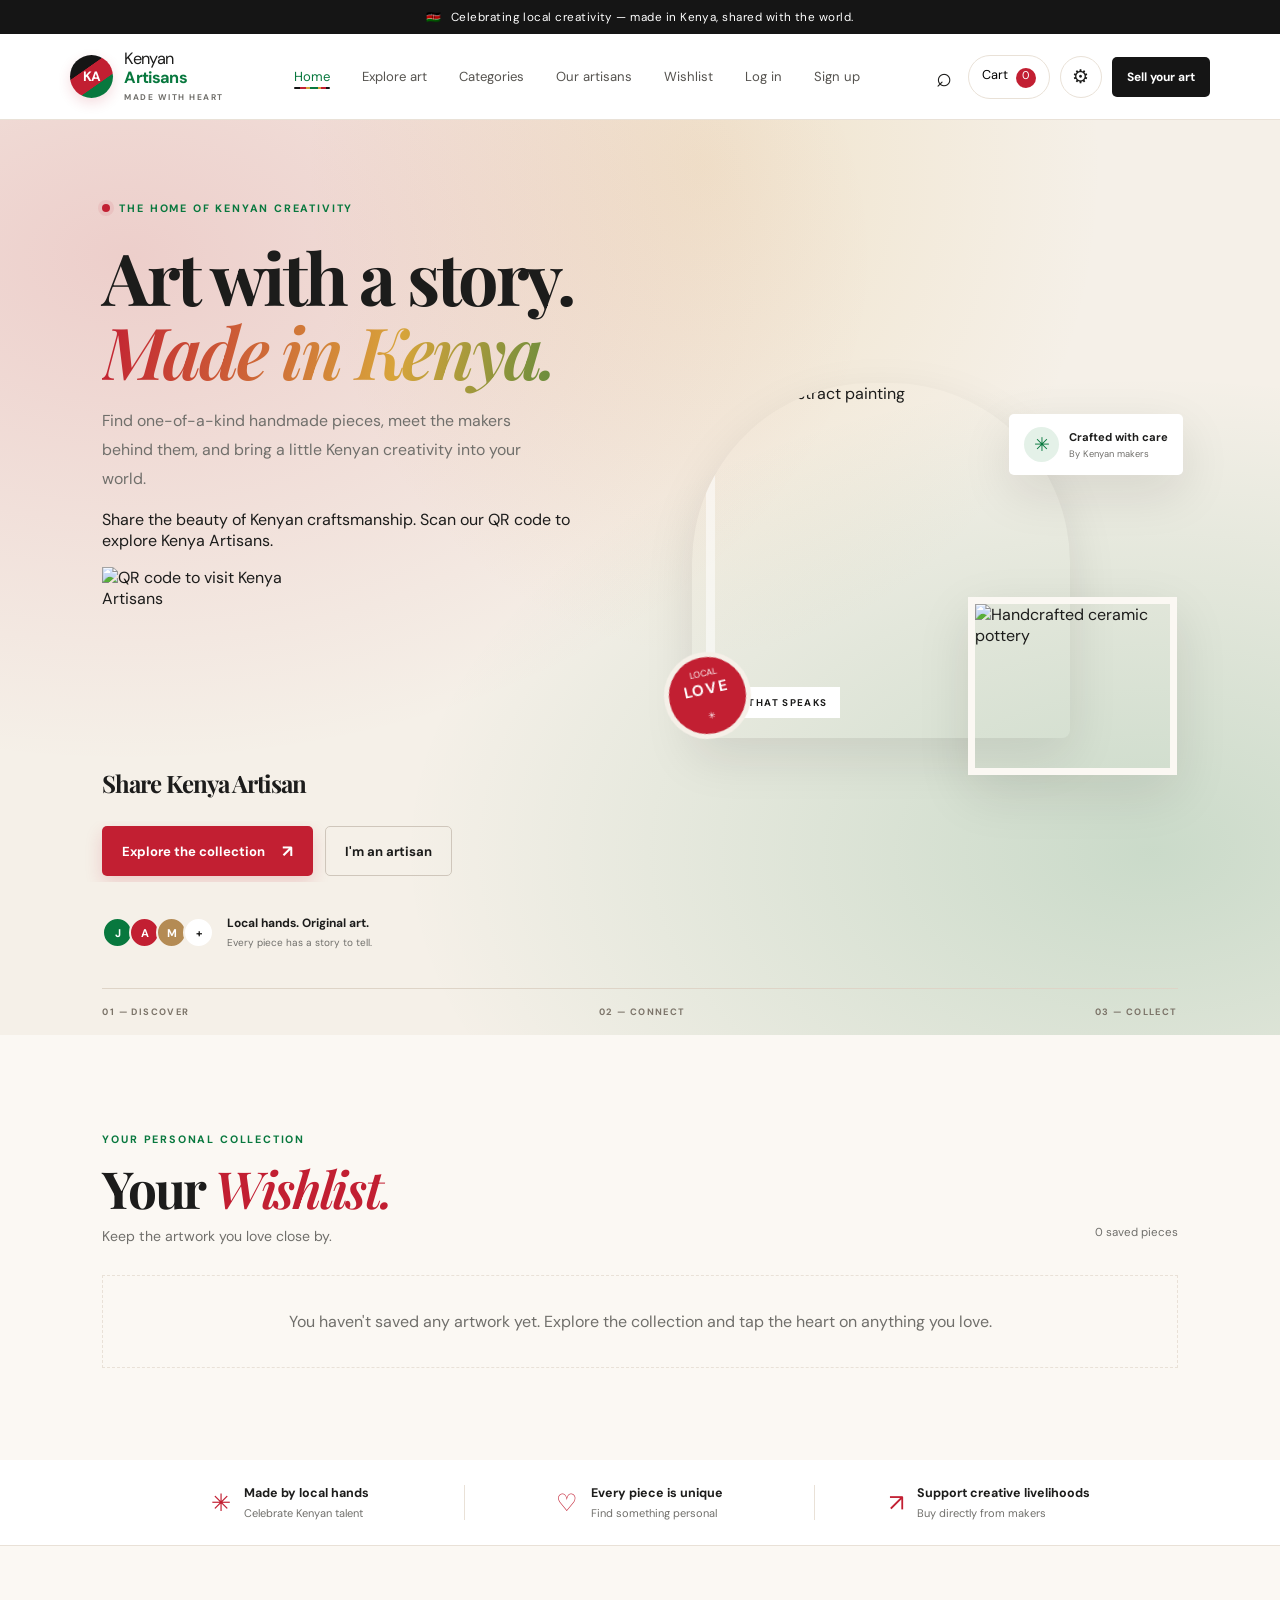
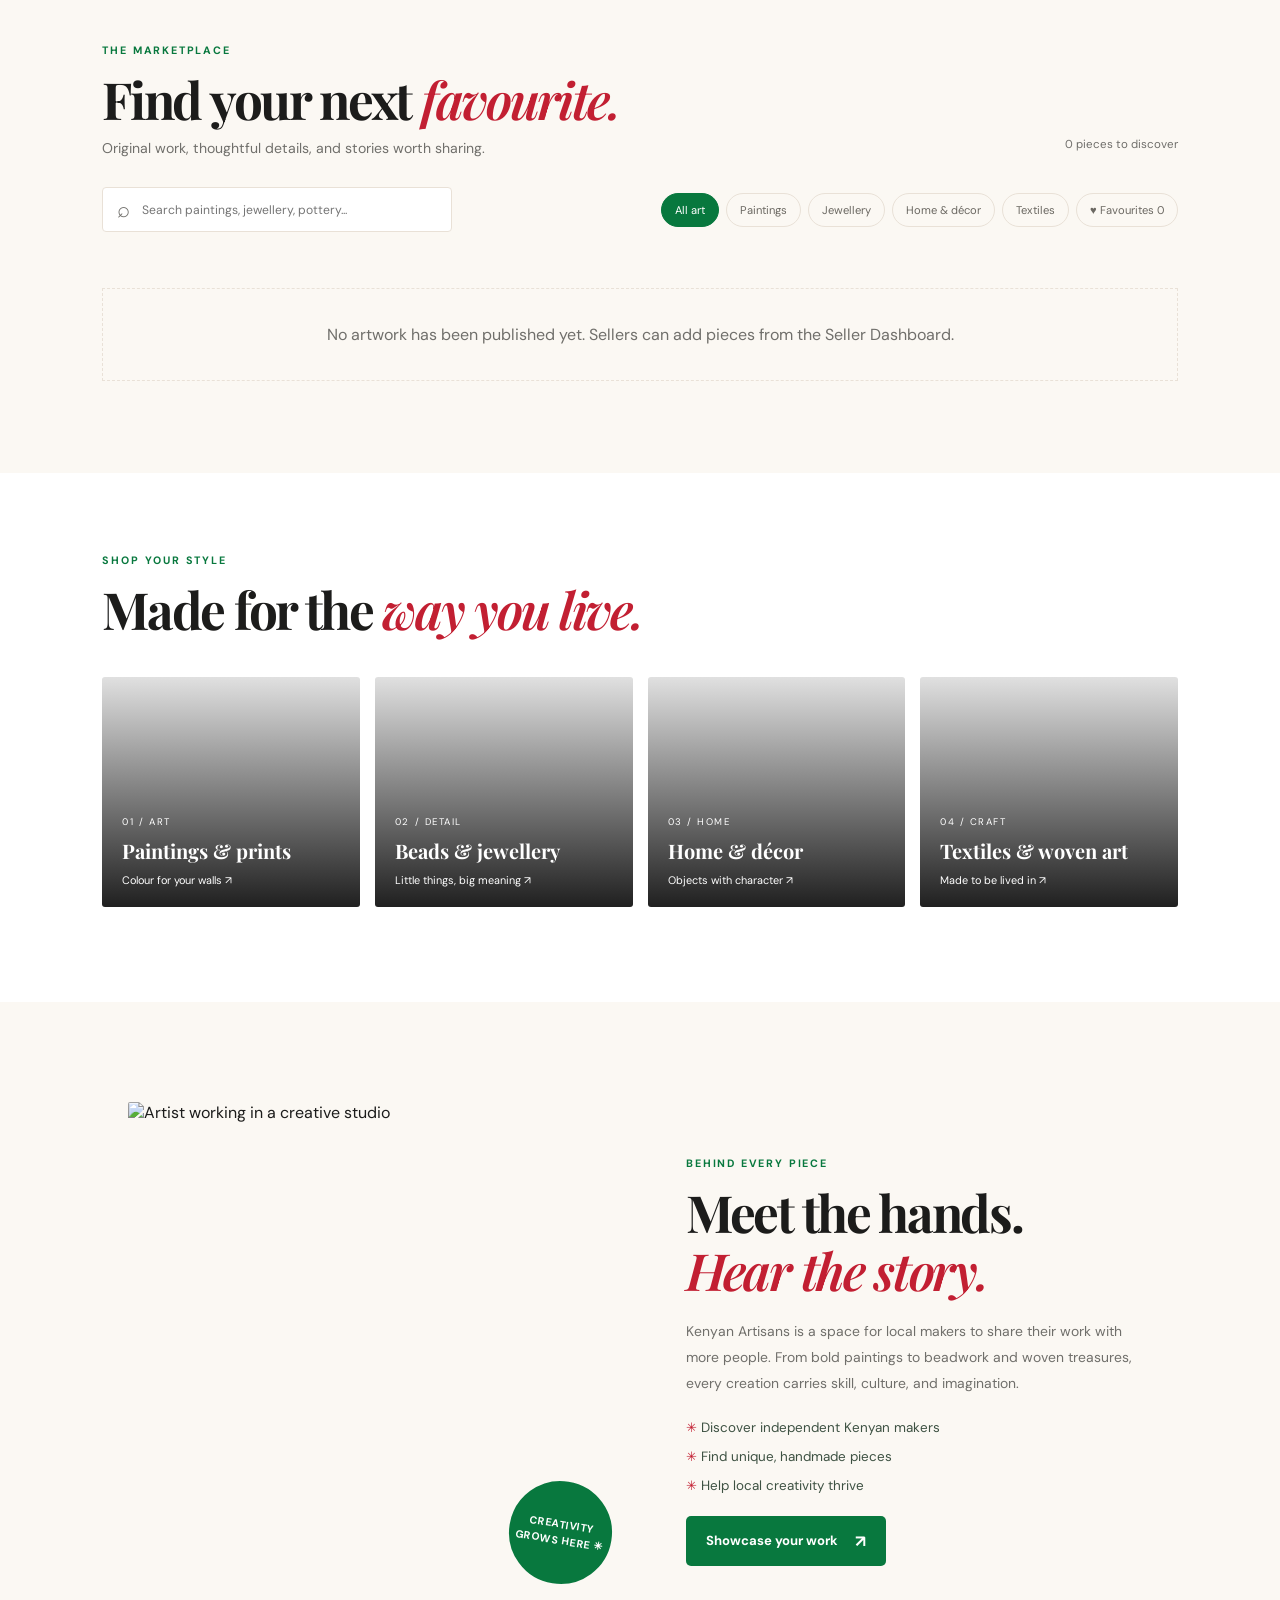
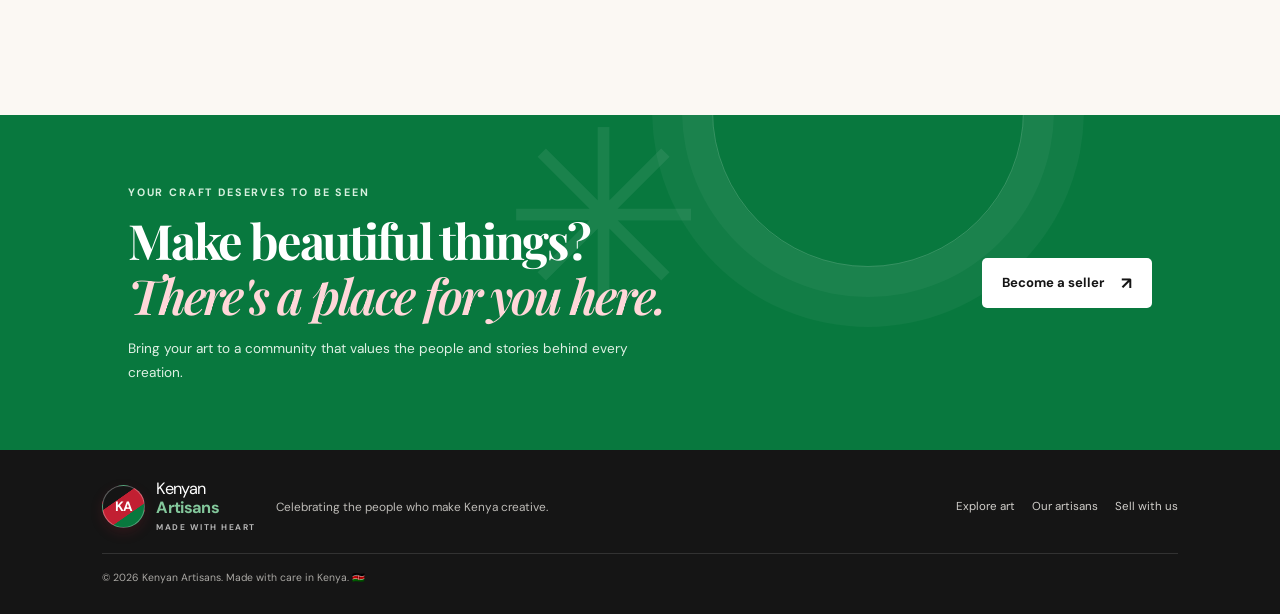
==== commit b36e7918: "Merge latest main into mark-dev" ====
--- a/index.html
+++ b/index.html
@@ -95,6 +95,11 @@
             Find one-of-a-kind handmade pieces, meet the makers behind them, and
             bring a little Kenyan creativity into your world.
           </p>
+          <section class="qr-section" id="share">
+            <p>Share the beauty of Kenyan craftsmanship. Scan our QR code to explore Kenya Artisans.</p>
+            <img src="https://api.qrserver.com/v1/create-qr-code/?size=200x200&data=https%3A%2F%2Fsaloyo001.github.io%2Fartists%2F" alt="QR code to visit Kenya Artisans" width="200" height="200">
+            <h2>Share Kenya Artisan</h2>
+          </section>
           <div class="hero-actions">
             <a class="button button-red" href="#shop">
               Explore the collection
@@ -132,6 +137,7 @@
               src="https://images.unsplash.com/photo-1610701596007-11502861dcfa?auto=format&amp;fit=crop&amp;w=600&amp;q=85"
             />
           </div>
+          
           <div class="floating-note">
             <span> ✳ </span>
             <div>
@@ -153,6 +159,7 @@
           <span> 03 &mdash; COLLECT </span>
         </div>
       </section>
+      
       <section class="section wishlist-section" id="wishlist">
         <div class="section-heading">
           <div>
@@ -457,11 +464,16 @@
         <button type="button" class="modal-close" data-close-modal aria-label="Close settings">&times;</button>
         <h2 id="settings-title">Settings</h2>
         <p>Personalize your Kenyan Artisans experience.</p>
-        <label for="theme-select">Appearance</label>
-        <select id="theme-select">
-          <option value="light">Light mode</option>
-          <option value="dark">Dark mode</option>
-        </select>
+       <label>Appearance</label>
+
+<button
+  type="button"
+  id="theme-toggle"
+  class="button button-dark full"
+  aria-pressed="false"
+>
+  🌙 Switch to dark mode
+</button>
       </div>
     </div>
 
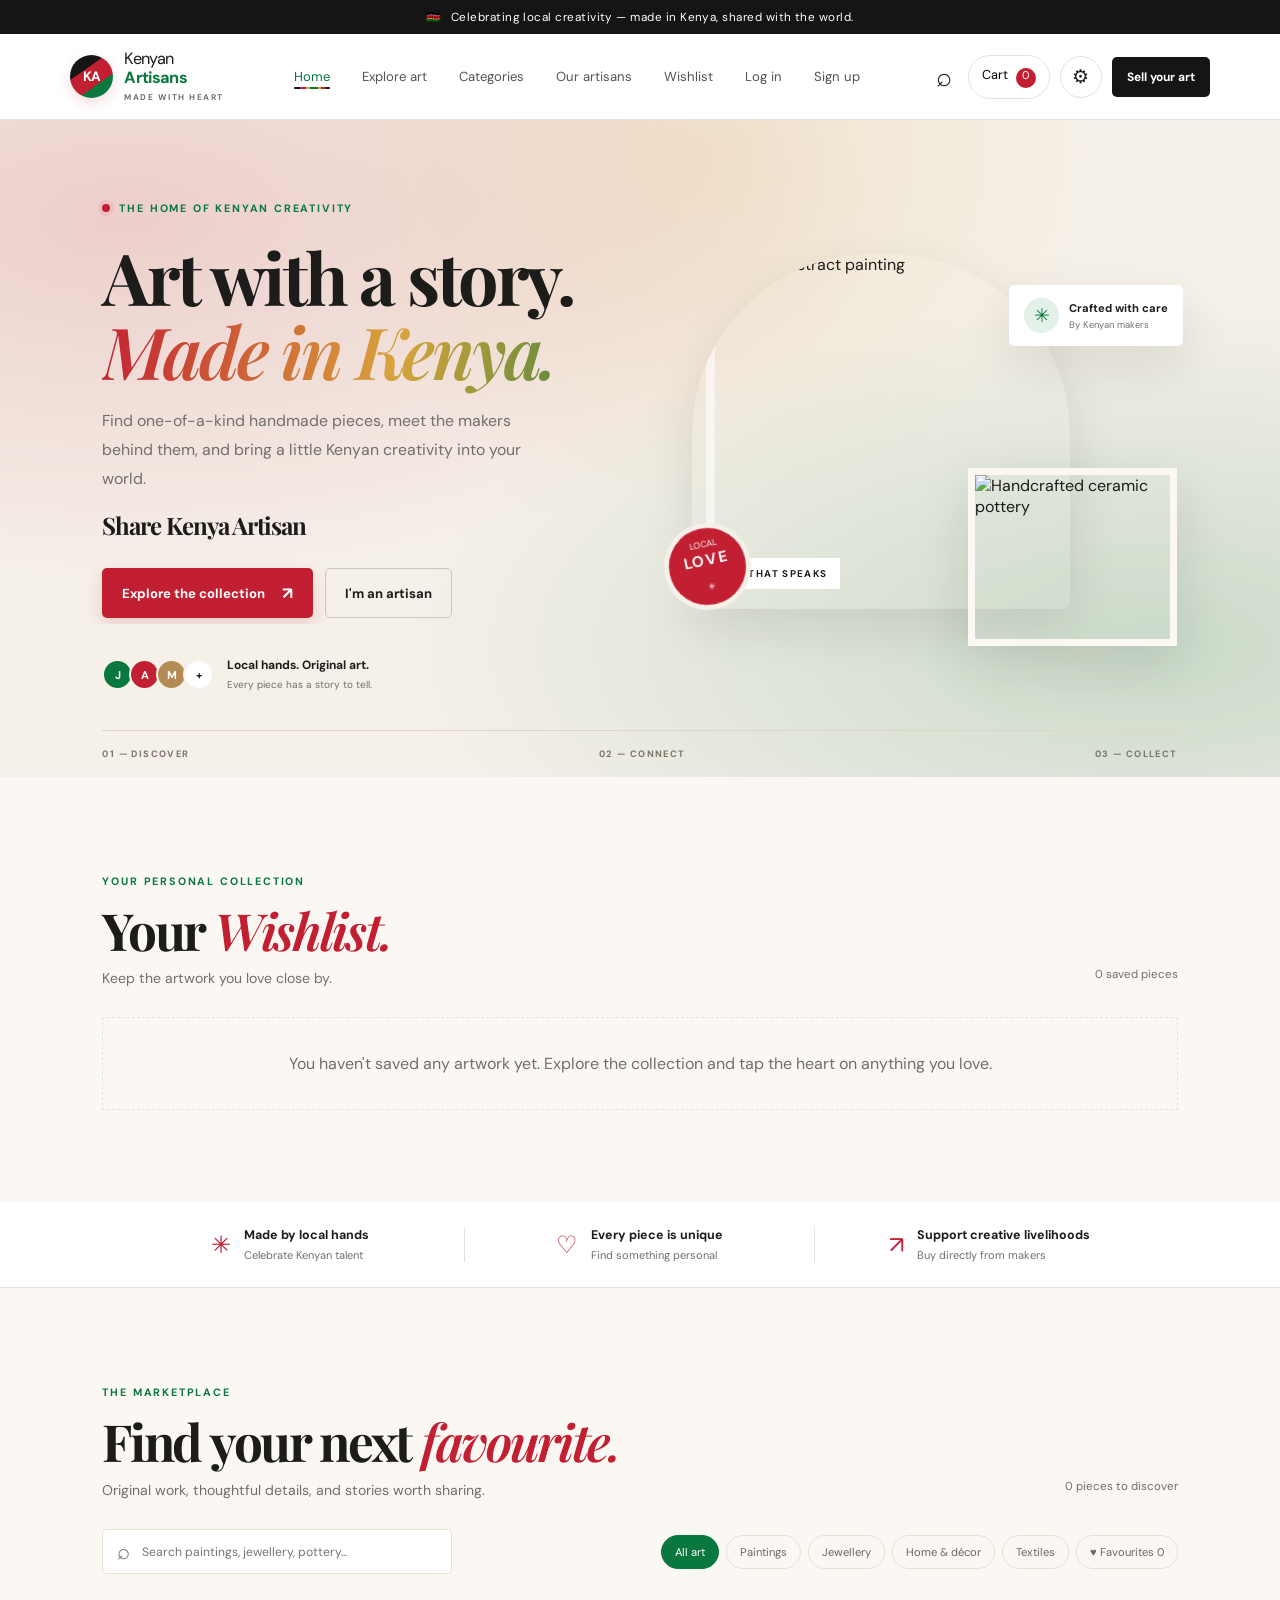
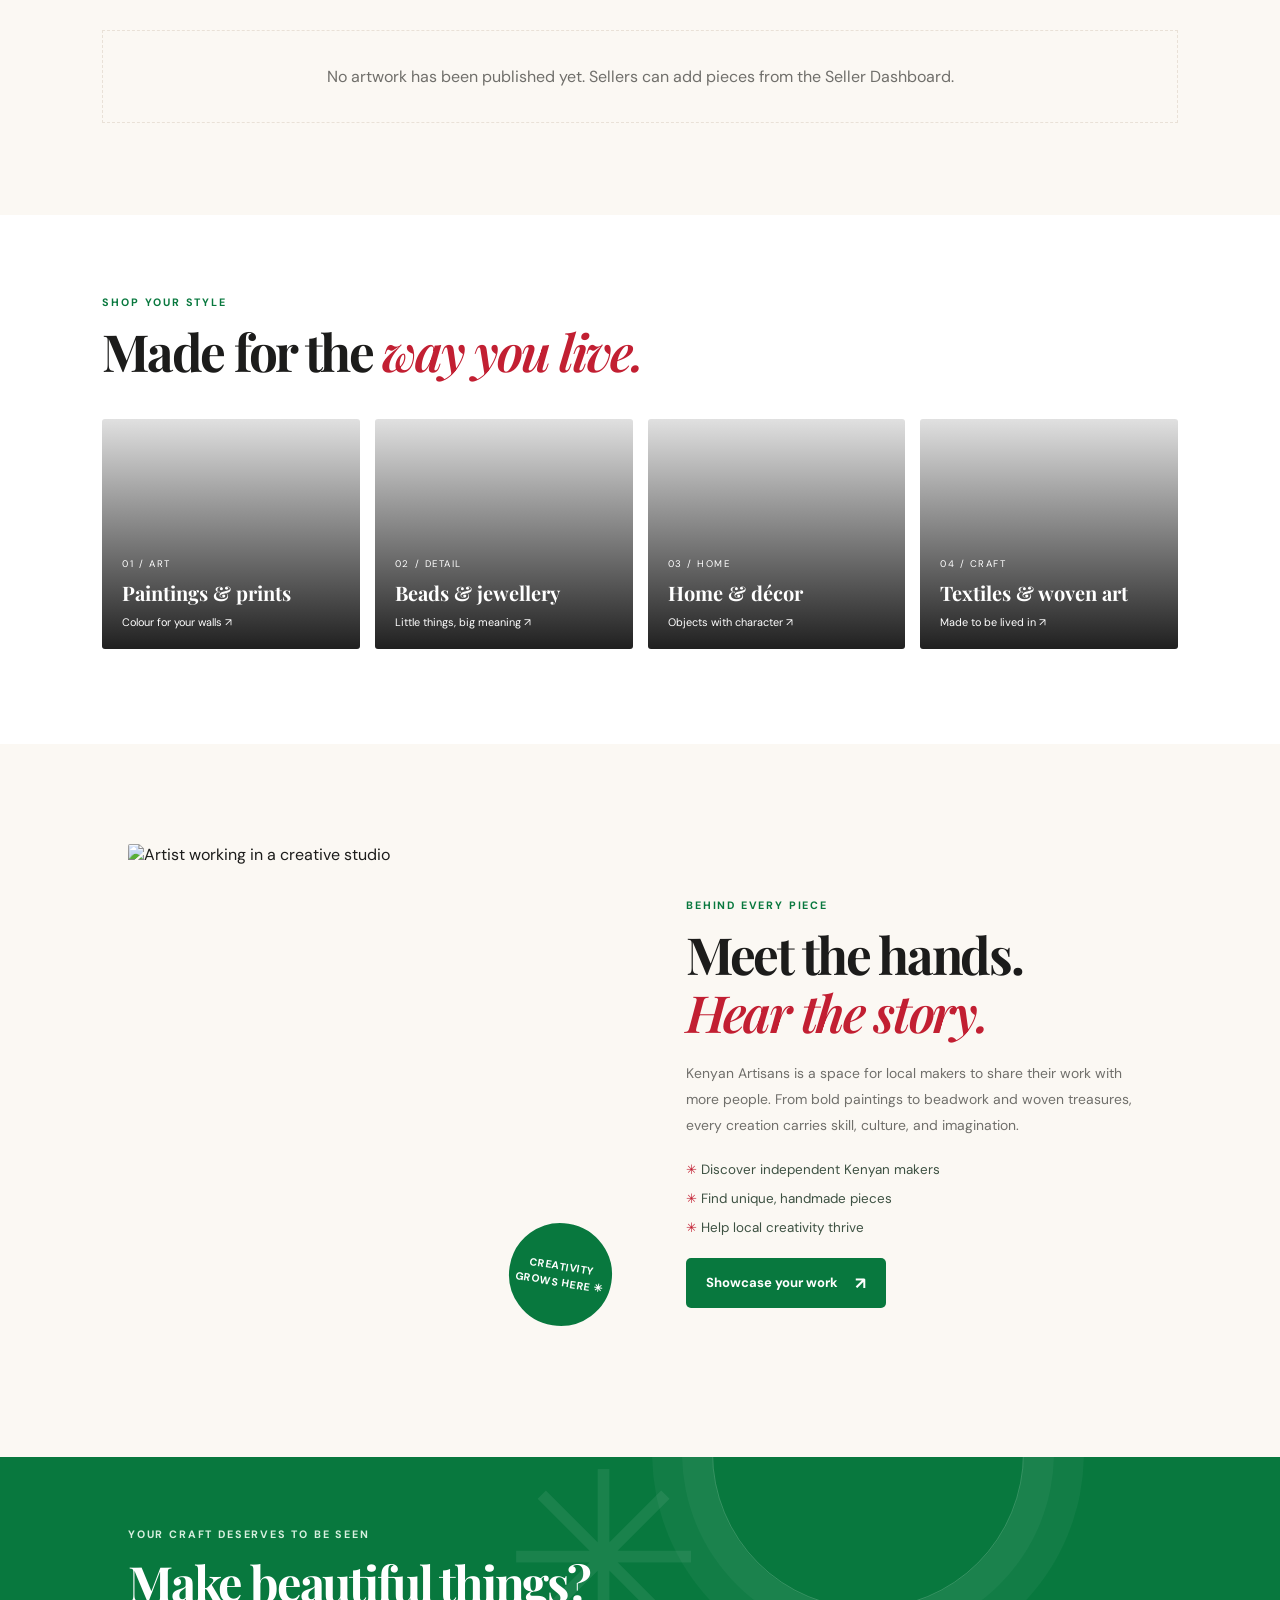
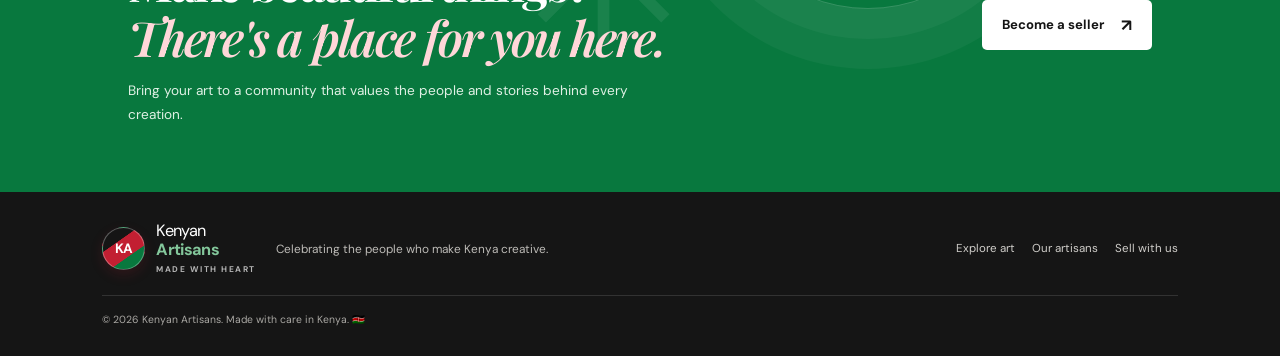
==== commit 70ecc8ab: "Remove QR code section" ====
--- a/index.html
+++ b/index.html
@@ -96,8 +96,6 @@
             bring a little Kenyan creativity into your world.
           </p>
           <section class="qr-section" id="share">
-            <p>Share the beauty of Kenyan craftsmanship. Scan our QR code to explore Kenya Artisans.</p>
-            <img src="https://api.qrserver.com/v1/create-qr-code/?size=200x200&data=https%3A%2F%2Fsaloyo001.github.io%2Fartists%2F" alt="QR code to visit Kenya Artisans" width="200" height="200">
             <h2>Share Kenya Artisan</h2>
           </section>
           <div class="hero-actions">
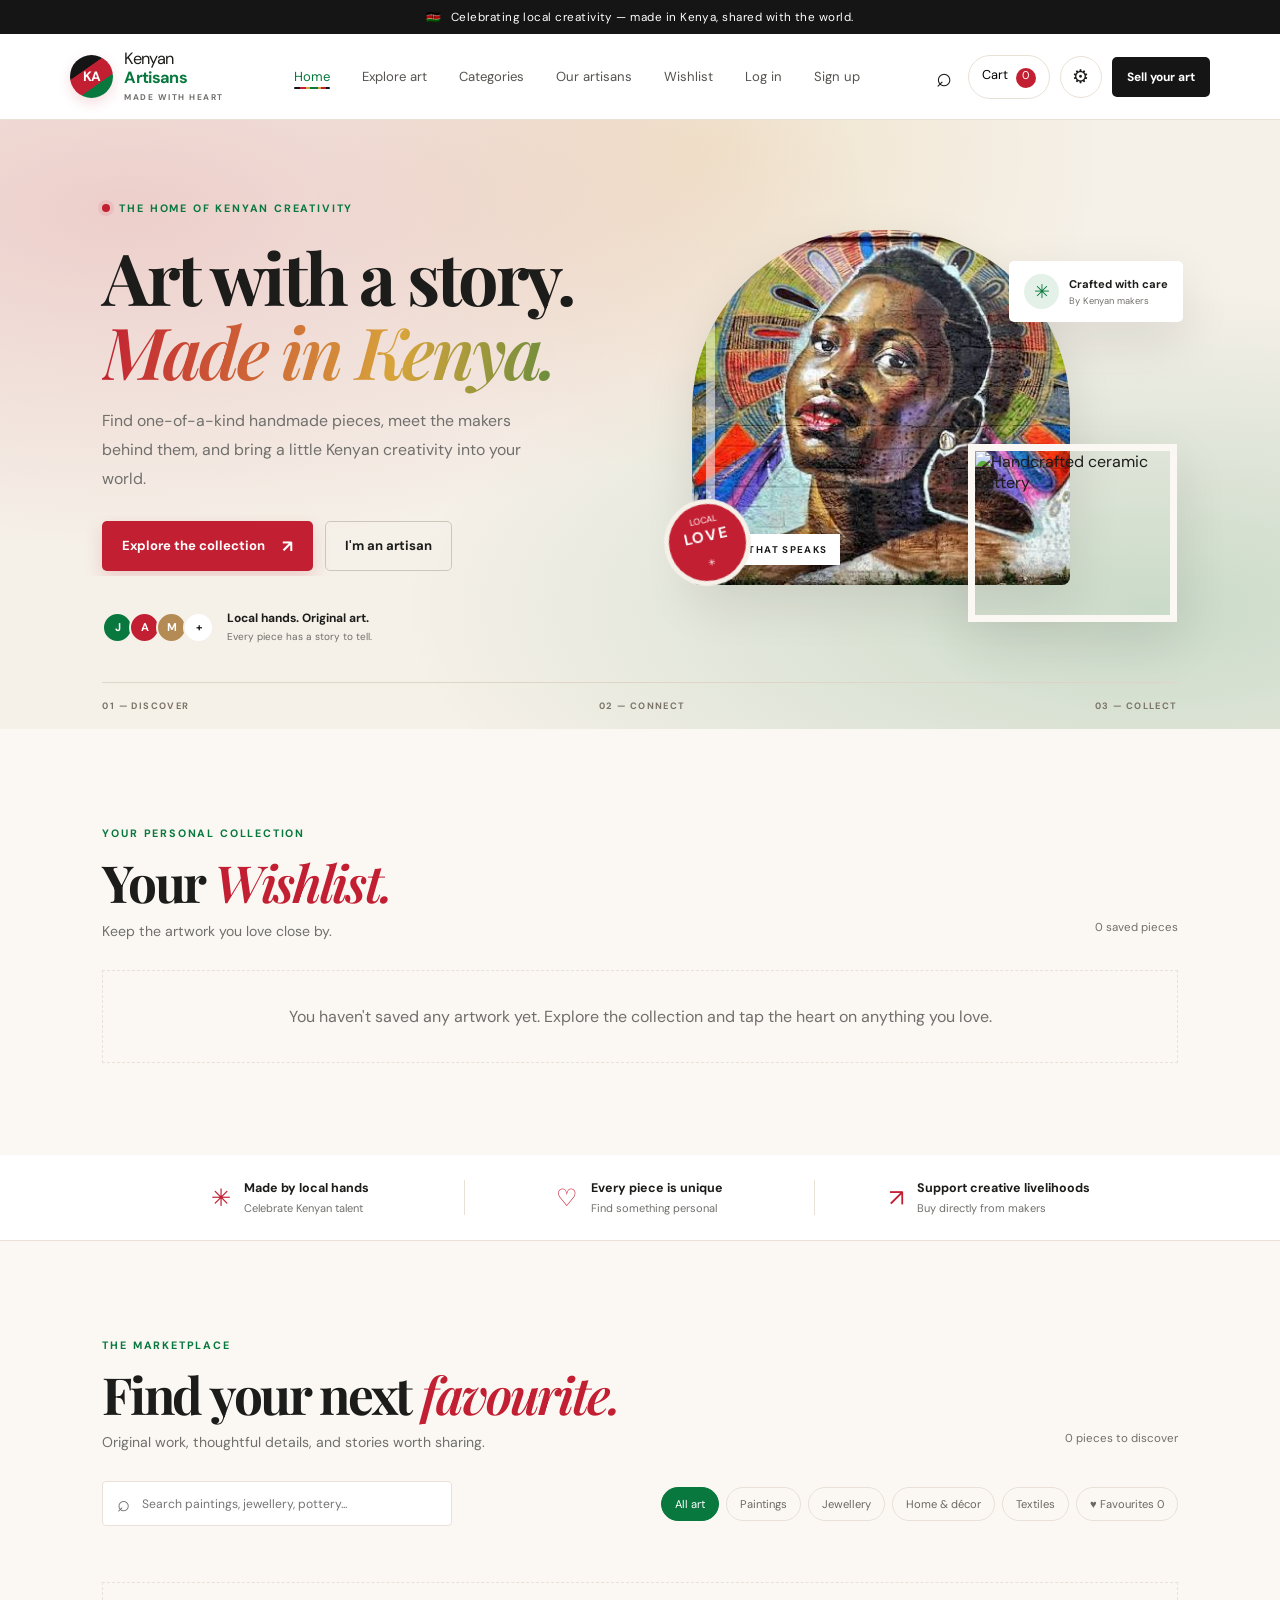
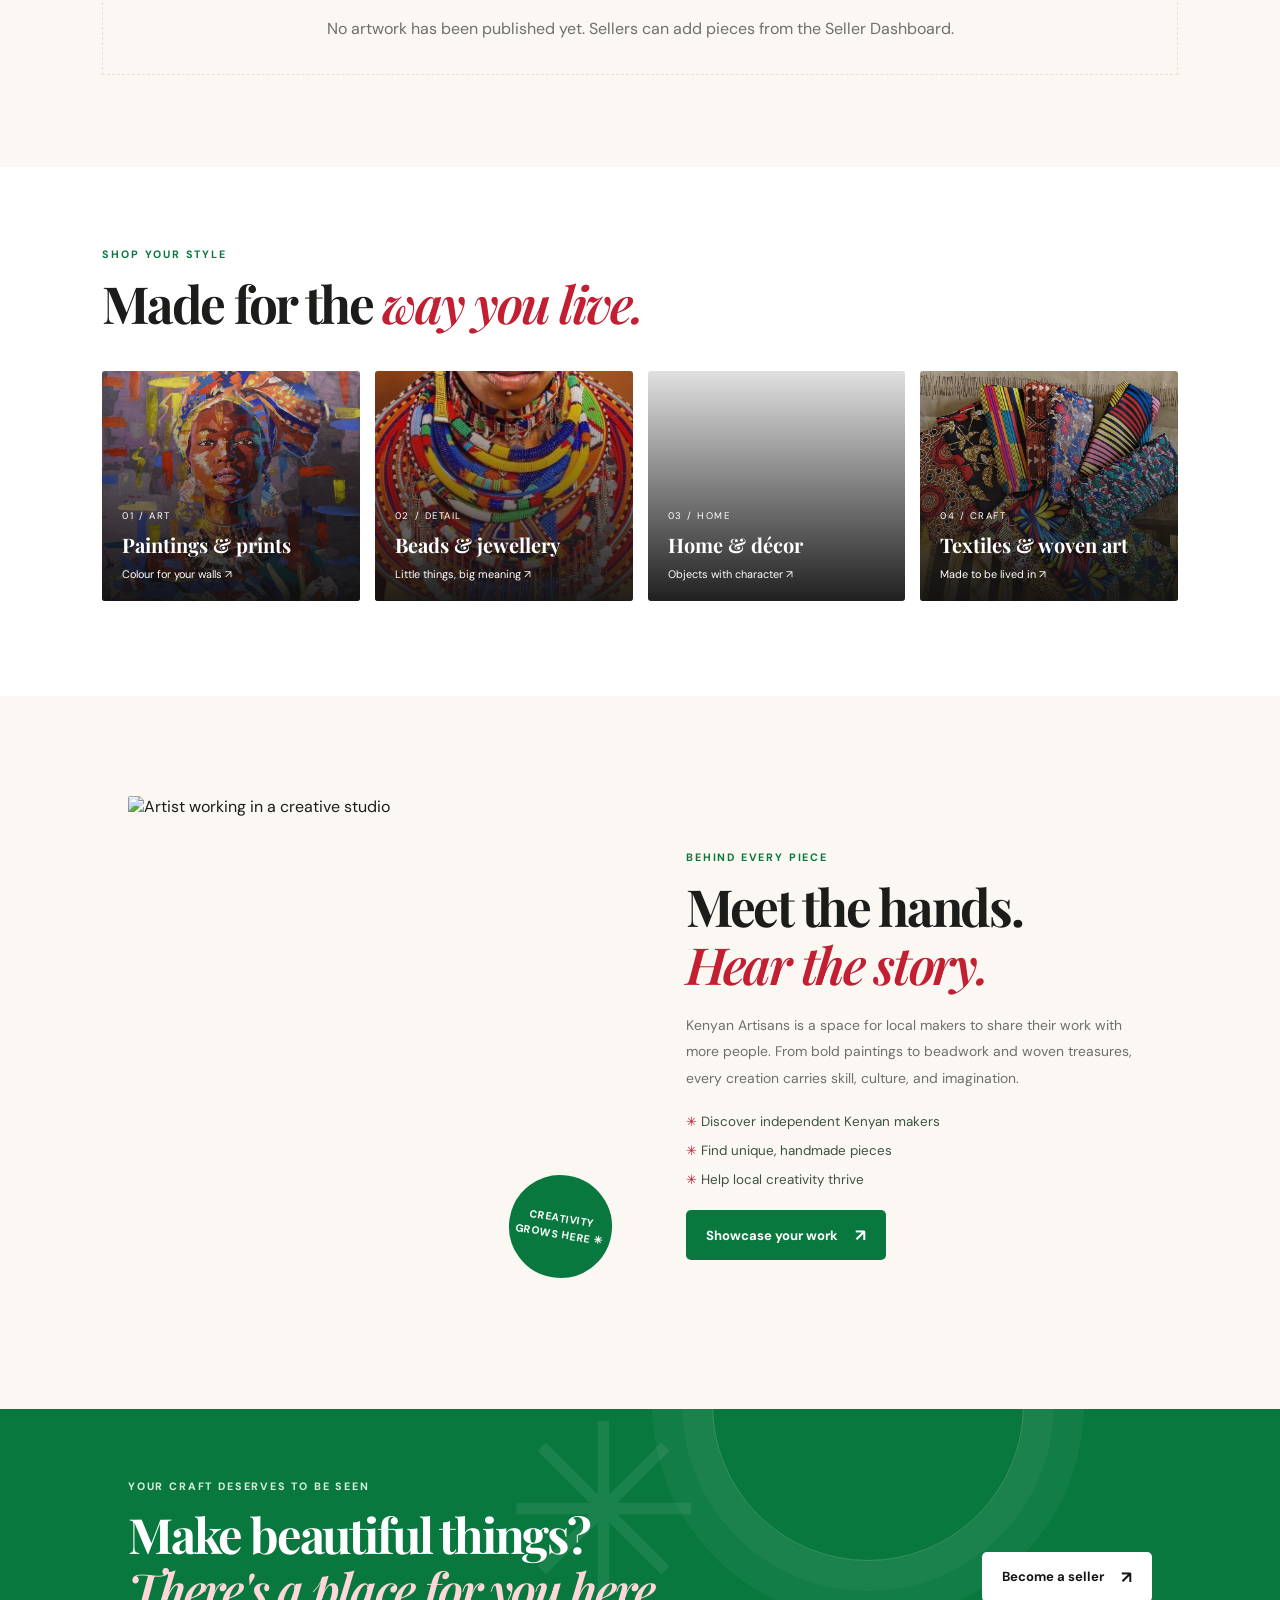
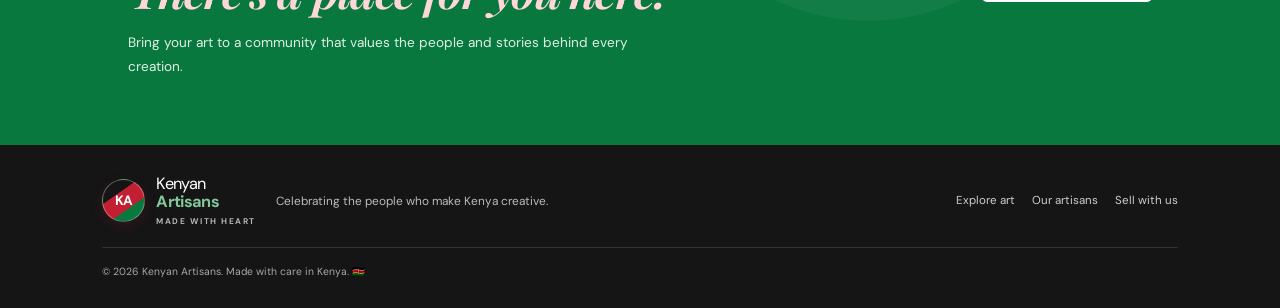
==== commit d2c7eb16: "added pic changes" ====
--- a/index.html
+++ b/index.html
@@ -95,9 +95,6 @@
             Find one-of-a-kind handmade pieces, meet the makers behind them, and
             bring a little Kenyan creativity into your world.
           </p>
-          <section class="qr-section" id="share">
-            <h2>Share Kenya Artisan</h2>
-          </section>
           <div class="hero-actions">
             <a class="button button-red" href="#shop">
               Explore the collection
@@ -125,7 +122,7 @@
           <div class="hero-photo hero-photo-main">
             <img
               alt="Colourful abstract painting"
-              src="https://images.unsplash.com/photo-1577083552431-6e5fd01aa342?auto=format&amp;fit=crop&amp;w=1000&amp;q=85"
+              src="home.png"
             />
             <span class="photo-label"> ART THAT SPEAKS </span>
           </div>
@@ -135,7 +132,6 @@
               src="https://images.unsplash.com/photo-1610701596007-11502861dcfa?auto=format&amp;fit=crop&amp;w=600&amp;q=85"
             />
           </div>
-          
           <div class="floating-note">
             <span> ✳ </span>
             <div>
@@ -157,7 +153,6 @@
           <span> 03 &mdash; COLLECT </span>
         </div>
       </section>
-      
       <section class="section wishlist-section" id="wishlist">
         <div class="section-heading">
           <div>
--- a/style.css
+++ b/style.css
@@ -139,10 +139,10 @@
 .category-card:before { content: ""; position: absolute; inset: 0; z-index: -1; background: linear-gradient(0deg,#111e 0%,#1111 100%); transition: opacity .25s; }
 .category-card:hover:before { opacity: .7; }.category-card:hover { transform: translateY(-4px); }
 .category-card > span { font-size: .6rem; letter-spacing: .16em; }.category-card strong { font-family: 'Playfair Display',Georgia,serif; font-size: 1.25rem; }.category-card small { font-size: .68rem; }
-.category-paint { background-image: url('https://images.unsplash.com/photo-1579783902614-a3fb3927b6a5?auto=format&fit=crop&w=700&q=80'); }
-.category-beads { background-image: url('https://images.unsplash.com/photo-1611652022419-a9419f74343d?auto=format&fit=crop&w=700&q=80'); }
+.category-paint { background-image: url('painting.png'); }
+.category-beads { background-image: url('beads.png'); }
 .category-home { background-image: url('https://images.unsplash.com/photo-1578749556568-bc2c40e68b61?auto=format&fit=crop&w=700&q=80'); }
-.category-textile { background-image: url('https://images.unsplash.com/photo-1600166898405-da9535204843?auto=format&fit=crop&w=700&q=80'); }
+.category-textile { background-image: url('textile.png'); }
 
 .artisan-section { display: grid; grid-template-columns: 1fr 1fr; align-items: center; gap: 9%; padding: 100px 10%; }
 .artisan-art { position: relative; max-width: 490px; }
@@ -2251,4 +2251,39 @@
         font-weight: 700;
         color: #08783e;
     }
-}+}
+.signature-table {
+    width: 100%;
+    border-collapse: collapse;
+    margin: 20px 0;
+    font-size: 13px;
+}
+
+.signature-table th,
+.signature-table td {
+    border: 1px solid #333;
+    padding: 12px 8px;
+    text-align: left;
+    vertical-align: top;
+}
+
+.signature-table th {
+    background-color: #f2f2f2;
+    font-weight: bold;
+}
+
+.signature-table tbody td {
+    height: 75px;
+}
+
+@media print {
+    .signature-table {
+        page-break-inside: avoid;
+    }
+
+    .signature-table th {
+        background-color: #f2f2f2 !important;
+        -webkit-print-color-adjust: exact;
+        print-color-adjust: exact;
+    }
+}
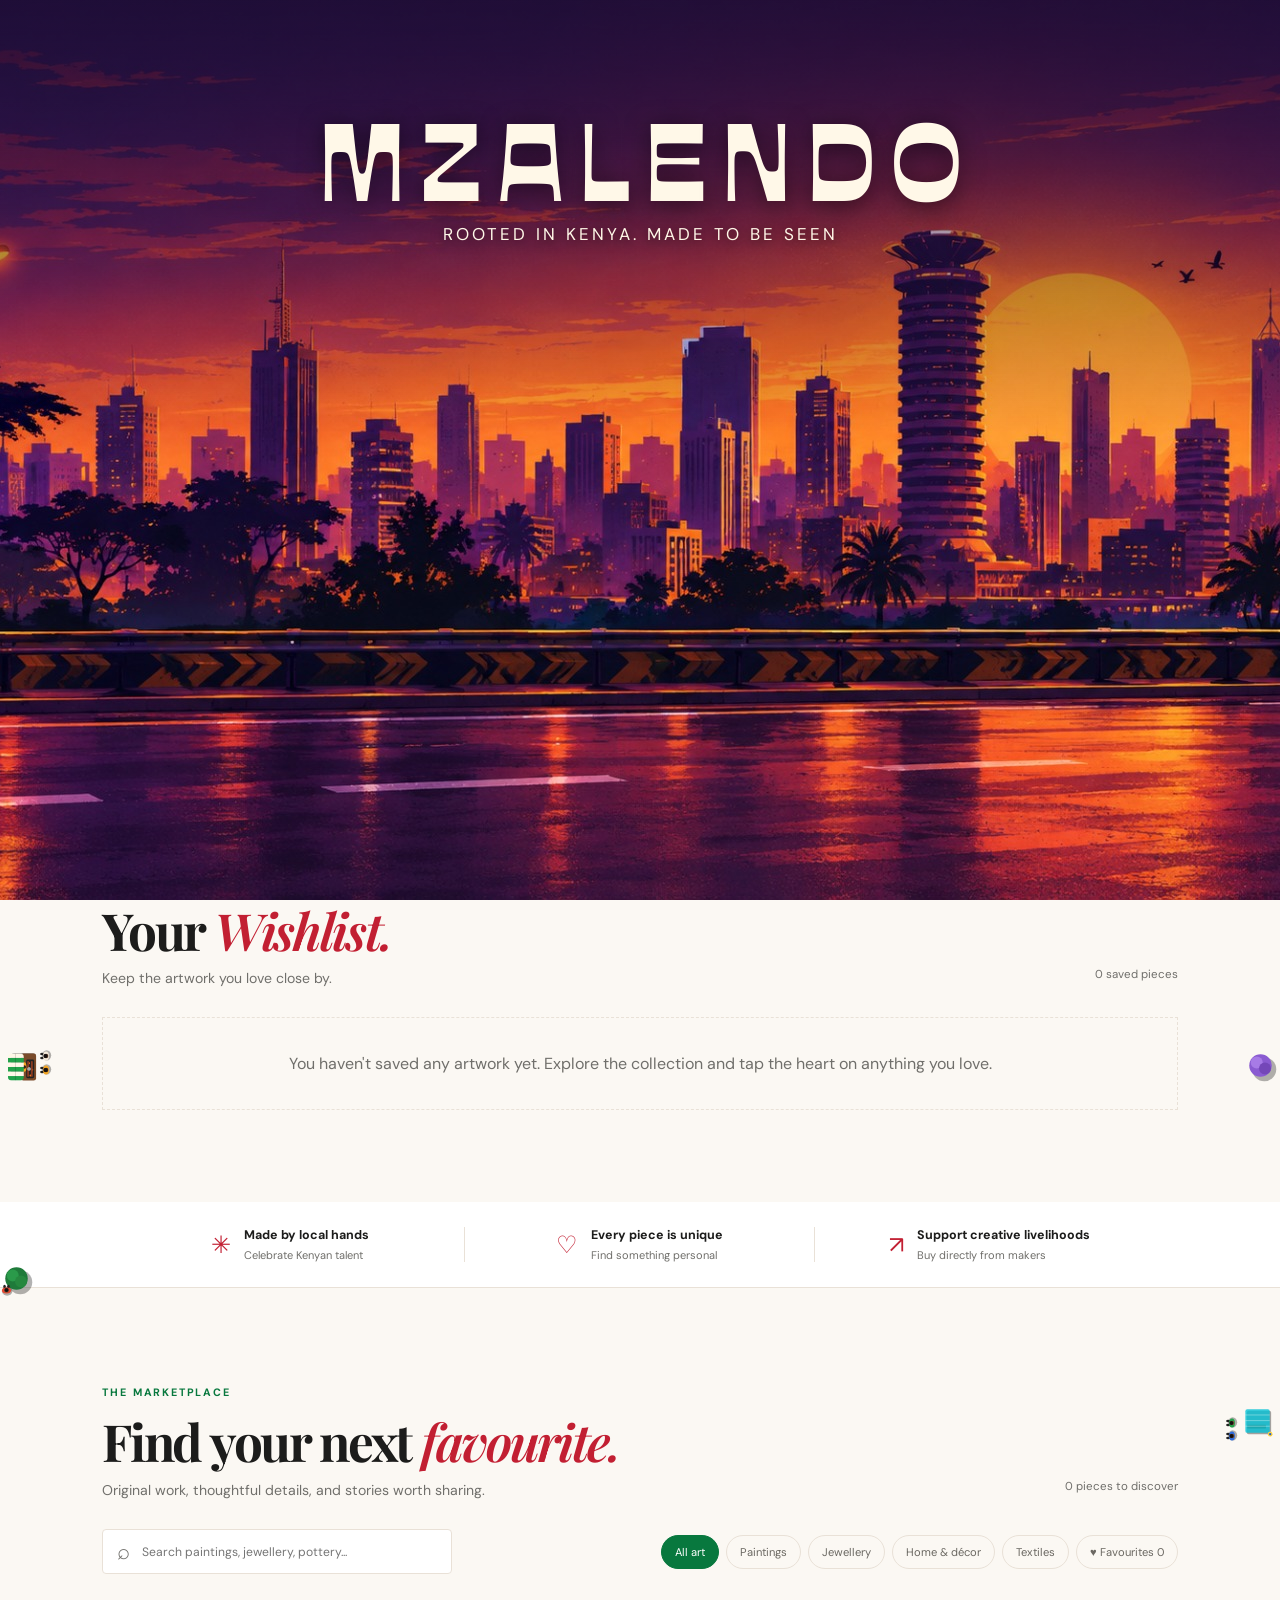
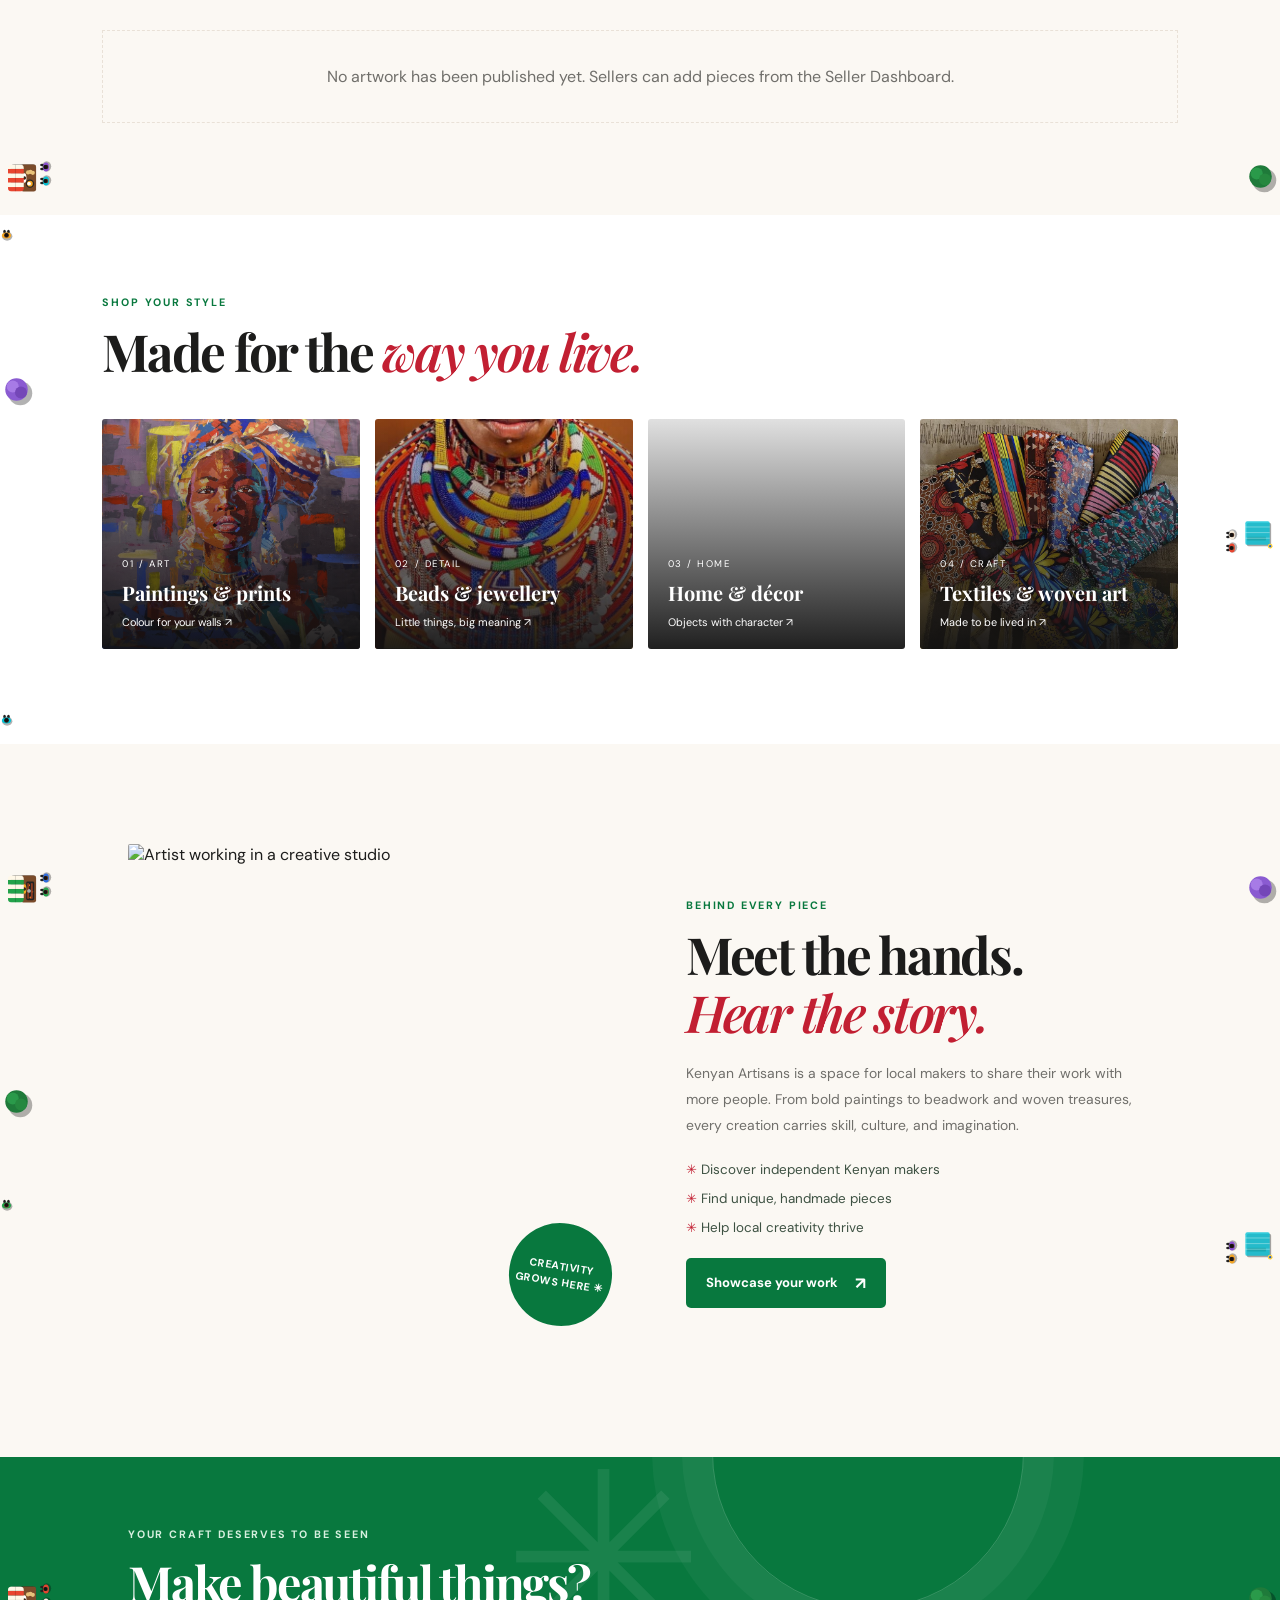
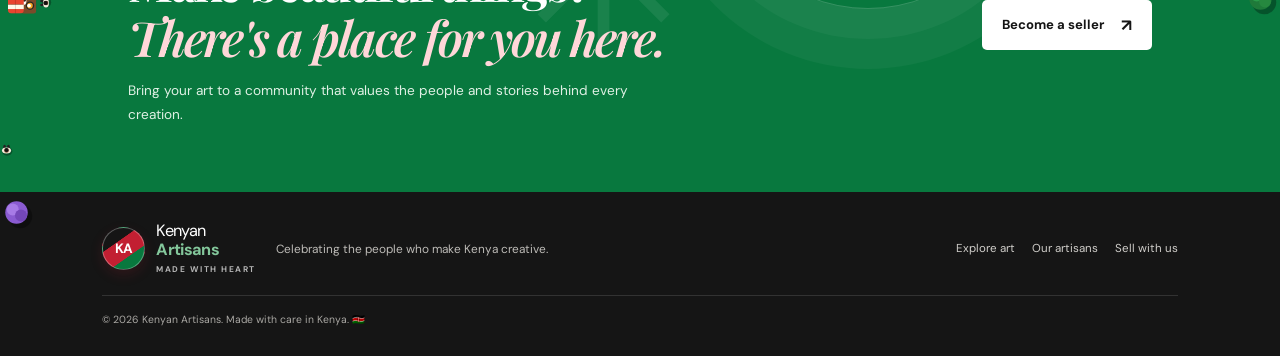
==== commit c0089377: "feat:final touches" ====
--- a/index.html
+++ b/index.html
@@ -7,23 +7,54 @@
       content="Discover, support and shop beautiful handmade art from talented Kenyan artisans."
       name="description"
     />
-    <title>Kenyan Artisans | Discover Made-in-Kenya Art</title>
+    <title>Mzalendo | Discover Made in Kenya Art</title>
+    <link rel="preconnect" href="https://fonts.googleapis.com">
+    <link rel="preconnect" href="https://fonts.gstatic.com" crossorigin>
+    <link href="https://fonts.googleapis.com/css2?family=Ojuju:wght@400;500;600;700&display=swap" rel="stylesheet">
+    <meta
+
+  content="Discover, support and shop beautiful handmade art from talented Kenyan artisans."
+  name="description"
+/>
     <link href="style.css" rel="stylesheet" />
     <script defer="" src="script.js"></script>
     <script defer src="https://cdn.jsdelivr.net/npm/@supabase/supabase-js@2"></script>
     <script defer src="auth.js"></script>
+    <link href="street.css" rel="stylesheet" />
+    <script defer src="street.js"></script>
   </head>
   <body>
+  <div id="intro-screen" class="intro-screen" aria-hidden="true">
+  <div class="intro-sun"></div>
+
+  <!-- Nairobi skyline background -->
+  <div class="intro-skyline-background">
+    <img src="/loadingpage.jpeg" alt="" class="skyline-image">
+  </div>
+
+  <div class="intro-title" aria-label="Mzalendo">
+    <span>M</span><span>Z</span><span>A</span><span>L</span><span>E</span><span>N</span><span>D</span><span>O</span>
+  </div>
+
+
+
+  <div class="intro-music music-one">♪</div>
+  <div class="intro-music music-two">♫</div>
+  <div class="intro-music music-three">♪</div>
+
+  <p class="intro-tagline">Rooted in Kenya. Made to be Seen</p>
+  </div>
+    
     <div class="announcement">
       <span> 🇰🇪 </span>
       Celebrating local creativity &mdash; made in Kenya, shared with the world.
     </div>
     <header class="site-header">
       <a aria-label="Kenyan Artisans home" class="brand" href="index.html">
-        <span class="brand-mark"> KA </span>
+        <span class="brand-mark"> M </span>
         <span>
-          Kenyan
-          <strong> Artisans </strong>
+          
+          <strong> Mzalendo </strong>
           <small> MADE WITH HEART </small>
         </span>
       </a>
@@ -95,6 +126,9 @@
             Find one-of-a-kind handmade pieces, meet the makers behind them, and
             bring a little Kenyan creativity into your world.
           </p>
+          <section class="qr-section" id="share">
+            <h2>Share Mzalendo</h2>
+          </section>
           <div class="hero-actions">
             <a class="button button-red" href="#shop">
               Explore the collection
@@ -122,7 +156,7 @@
           <div class="hero-photo hero-photo-main">
             <img
               alt="Colourful abstract painting"
-              src="home.png"
+              src="https://images.unsplash.com/photo-1577083552431-6e5fd01aa342?auto=format&amp;fit=crop&amp;w=1000&amp;q=85"
             />
             <span class="photo-label"> ART THAT SPEAKS </span>
           </div>
@@ -132,6 +166,7 @@
               src="https://images.unsplash.com/photo-1610701596007-11502861dcfa?auto=format&amp;fit=crop&amp;w=600&amp;q=85"
             />
           </div>
+          
           <div class="floating-note">
             <span> ✳ </span>
             <div>
@@ -153,6 +188,7 @@
           <span> 03 &mdash; COLLECT </span>
         </div>
       </section>
+      
       <section class="section wishlist-section" id="wishlist">
         <div class="section-heading">
           <div>
--- a/street.css
+++ b/street.css
@@ -0,0 +1,171 @@
+/* Mzalendo street life (built by street.js): tiny overhead people, stops and matatus across the whole page */
+.life { position: absolute; top: 0; left: 0; width: 100%; z-index: 6; overflow: hidden; pointer-events: none; }
+.life svg { display: block; }
+.spot, .bus, .w, .say { position: absolute; }
+.spot { transform: translate(-50%, -50%) rotate(var(--r, 0deg)); }
+
+/* People walking across the page */
+.w { left: 0; animation: linear infinite; animation-duration: var(--d); animation-delay: var(--w); }
+.w.r { animation-name: go-right; } .w.l { animation-name: go-left; }
+.ft { animation: step .5s ease-in-out infinite alternate; } .ft.b { animation-direction: alternate-reverse; } .still .ft { animation: none; }
+.st { transform-box: fill-box; transform-origin: center; animation: puff 2.2s ease-out infinite; }
+
+/* Matatus drive down the bus-stop lane (movement is set in street.js) */
+.bus { top: 0; right: 60px; will-change: transform; }
+.bus > svg { transform: rotate(180deg); }
+
+/* "Shukisha!" speech bubbles */
+.say { right: calc(100% + 4px); top: 6px; padding: 4px 9px; border-radius: 10px; background: #fff8e8; color: #1a1208; font: 700 11px 'DM Sans', sans-serif; white-space: nowrap; box-shadow: 0 2px 8px #0005; opacity: 0; }
+.say::after { content: ""; position: absolute; left: 100%; top: 8px; border: 5px solid transparent; border-left-color: #fff8e8; }
+.say.stop { right: 58px; animation: pop var(--d) infinite var(--w); }
+
+@keyframes go-right { from { transform: translateX(-30px) rotate(90deg); } to { transform: translateX(calc(100vw + 30px)) rotate(90deg); } }
+@keyframes go-left { from { transform: translateX(calc(100vw + 30px)) rotate(-90deg); } to { transform: translateX(-30px) rotate(-90deg); } }
+@keyframes step { from { transform: translateY(-1.5px); } to { transform: translateY(2px); } }
+@keyframes puff { from { opacity: .8; transform: translateY(0) scale(.6); } to { opacity: 0; transform: translateY(-9px) scale(1.7); } }
+@keyframes pop { 0%, 70% { opacity: 0; transform: scale(.6); } 75%, 92% { opacity: 1; transform: scale(1); } 100% { opacity: 0; transform: scale(.6); } }
+
+/* Small screens: only people walking, so content stays clear */
+@media (max-width: 800px) { .life .spot, .life .bus, .life .say { display: none; } }
+@media (prefers-reduced-motion: reduce) { .w, .bus, .ft, .st, .say.stop { display: none; animation: none; } }
+
+.street-matatu-runner {
+  position: fixed; left: 0; bottom: 14px; z-index: 7;
+  width: clamp(110px, 16vw, 200px);
+  pointer-events: none;
+  animation: matatu-drive 18s linear infinite;
+}
+
+.street-matatu-runner::before {
+  content: "";
+  position: absolute;
+  inset: 15% 10%;
+  background: radial-gradient(
+    ellipse,
+    rgba(147, 51, 234, .3),
+    transparent 70%
+  );
+  filter: blur(25px);
+  z-index: -1;
+  animation: matatu-spotlight 3s ease-in-out infinite alternate;
+}
+
+@keyframes matatu-spotlight {
+  from {
+    opacity: .35;
+    transform: scale(.85);
+  }
+  to {
+    opacity: 1;
+    transform: scale(1.15);
+  }
+}
+
+/* Natural matatu blending */
+.street-matatu-runner {
+  isolation: isolate;
+  mix-blend-mode: normal;
+}
+
+.street-matatu-runner img {
+  object-fit: contain;
+  filter:
+    drop-shadow(0 12px 12px rgba(0, 0, 0, .22))
+    drop-shadow(0 0 16px rgba(255, 210, 63, .12))
+    saturate(1.08)
+    contrast(1.04);
+}
+
+.street-matatu-runner img {
+  display: block; width: 100%; height: auto;
+  animation: matatu-bounce .4s ease-in-out infinite alternate;
+}
+
+
+@keyframes matatu-drive { from { transform: translateX(-130%); } to { transform: translateX(calc(100vw + 30%)); } }
+@keyframes matatu-bounce { from { transform: translateY(0); } to { transform: translateY(-3px); } }
+@media (max-width: 800px) { .street-matatu-runner { width: 100px; bottom: 8px; animation-duration: 12s; } }
+@media (prefers-reduced-motion: reduce) { .street-matatu-runner { display: none; } }
+
+/* Mzalendo loading screen */
+html.intro-lock, html.intro-lock body { overflow: hidden; }
+
+.intro-screen {
+  --p: 0;                                   /* progress 0-100, set by the script */
+  --mw: clamp(190px, 30vw, 420px);          /* matatu width */
+  position: fixed; inset: 0; z-index: 9999; overflow: hidden;
+  display: flex; flex-direction: column; align-items: center; justify-content: flex-start; gap: 14px;
+  padding: 11vh 24px 0; text-align: center;
+  background: #2a1240; color: #fff8e8;
+  transition: opacity .7s ease, transform .7s ease;
+}
+.intro-screen.leave { opacity: 0; transform: scale(1.04); pointer-events: none; }
+.intro-sun { display: none; }               /* the sun is already in the skyline picture */
+
+/* Skyline photo as the full-screen background */
+.intro-skyline-background { position: absolute; inset: 0; z-index: 0; }
+.intro-skyline-background::after {          /* darkens the top so the title is easy to read */
+  content: ""; position: absolute; inset: 0;
+  background: linear-gradient(180deg, #1a0b2ecc 0%, #1a0b2e00 48%);
+}
+.skyline-image {
+  display: block; width: 100%; height: 100%; object-fit: cover; object-position: center bottom;
+  animation: slow-zoom 8s ease-out both;
+}
+
+/* Title: letters drop in one by one */
+.intro-title {
+  position: relative; z-index: 2; display: flex; gap: clamp(2px, 1vw, 12px);
+  font-family: 'Ojuju', system-ui, sans-serif; font-weight: 700; font-size: clamp(40px, 11vw, 110px); line-height: 1;
+  text-shadow: 0 4px 24px #0008;
+}
+.intro-title span { display: inline-block; animation: letter-in .7s cubic-bezier(.2, .9, .3, 1.3) both; }
+.intro-title span:nth-child(1) { animation-delay: .10s; }
+.intro-title span:nth-child(2) { animation-delay: .18s; }
+.intro-title span:nth-child(3) { animation-delay: .26s; }
+.intro-title span:nth-child(4) { animation-delay: .34s; }
+.intro-title span:nth-child(5) { animation-delay: .42s; }
+.intro-title span:nth-child(6) { animation-delay: .50s; }
+.intro-title span:nth-child(7) { animation-delay: .58s; }
+.intro-title span:nth-child(8) { animation-delay: .66s; }
+
+.intro-tagline {
+  position: relative; z-index: 2; margin: 0; font-size: clamp(12px, 2.4vw, 17px); letter-spacing: 3px; text-transform: uppercase;
+  text-shadow: 0 2px 12px #000a; animation: fade-up .8s ease 1s both;
+}
+
+/* Matatu: enters from the left edge and ends on the right as loading reaches 100% */
+.intro-matatu {
+  position: absolute; z-index: 3; bottom: 6vh; width: var(--mw);
+  left: calc(var(--mw) * -0.4 + (100% - var(--mw) * 0.6) * var(--p) / 100);
+}
+.matatu-image {
+  display: block; width: 100%; height: auto;
+  filter: drop-shadow(0 10px 14px #0009);
+  animation: bounce .35s ease-in-out infinite alternate;
+}
+.intro-screen.done .matatu-image { animation: none; }
+
+/* Music notes */
+.intro-music { position: absolute; z-index: 4; bottom: 26vh; font-size: clamp(22px, 4vw, 40px); color: #ffd23f; text-shadow: 0 2px 10px #0008; opacity: 0; animation: note 3s ease-in infinite; }
+.music-one { left: 22%; }
+.music-two { left: 48%; animation-delay: 1s; }
+.music-three { left: 72%; animation-delay: 2s; }
+.intro-screen.done .intro-music { animation-play-state: paused; }
+
+/* Progress bar */
+.intro-progress { position: absolute; z-index: 5; left: 0; right: 0; bottom: 0; height: 5px; background: #ffffff22; }
+.intro-progress span { display: block; height: 100%; width: calc(var(--p) * 1%); background: linear-gradient(90deg, #e8442f, #ffd23f, #22a24a); }
+
+@keyframes slow-zoom { from { transform: scale(1.08); } to { transform: scale(1); } }
+@keyframes letter-in { from { opacity: 0; transform: translateY(-60px) rotate(-8deg); } to { opacity: 1; transform: none; } }
+@keyframes fade-up { from { opacity: 0; transform: translateY(12px); } to { opacity: 1; transform: none; } }
+@keyframes bounce { from { transform: translateY(0); } to { transform: translateY(-3px); } }
+@keyframes note { 0% { opacity: 0; transform: translateY(0) rotate(-10deg); } 20% { opacity: 1; } 100% { opacity: 0; transform: translateY(-120px) rotate(12deg); } }
+
+@media (prefers-reduced-motion: reduce) {
+  .skyline-image, .intro-title span, .intro-tagline, .matatu-image { animation: none; }
+  .intro-music { display: none; }
+  .intro-screen { transition: opacity .2s; }
+}
+
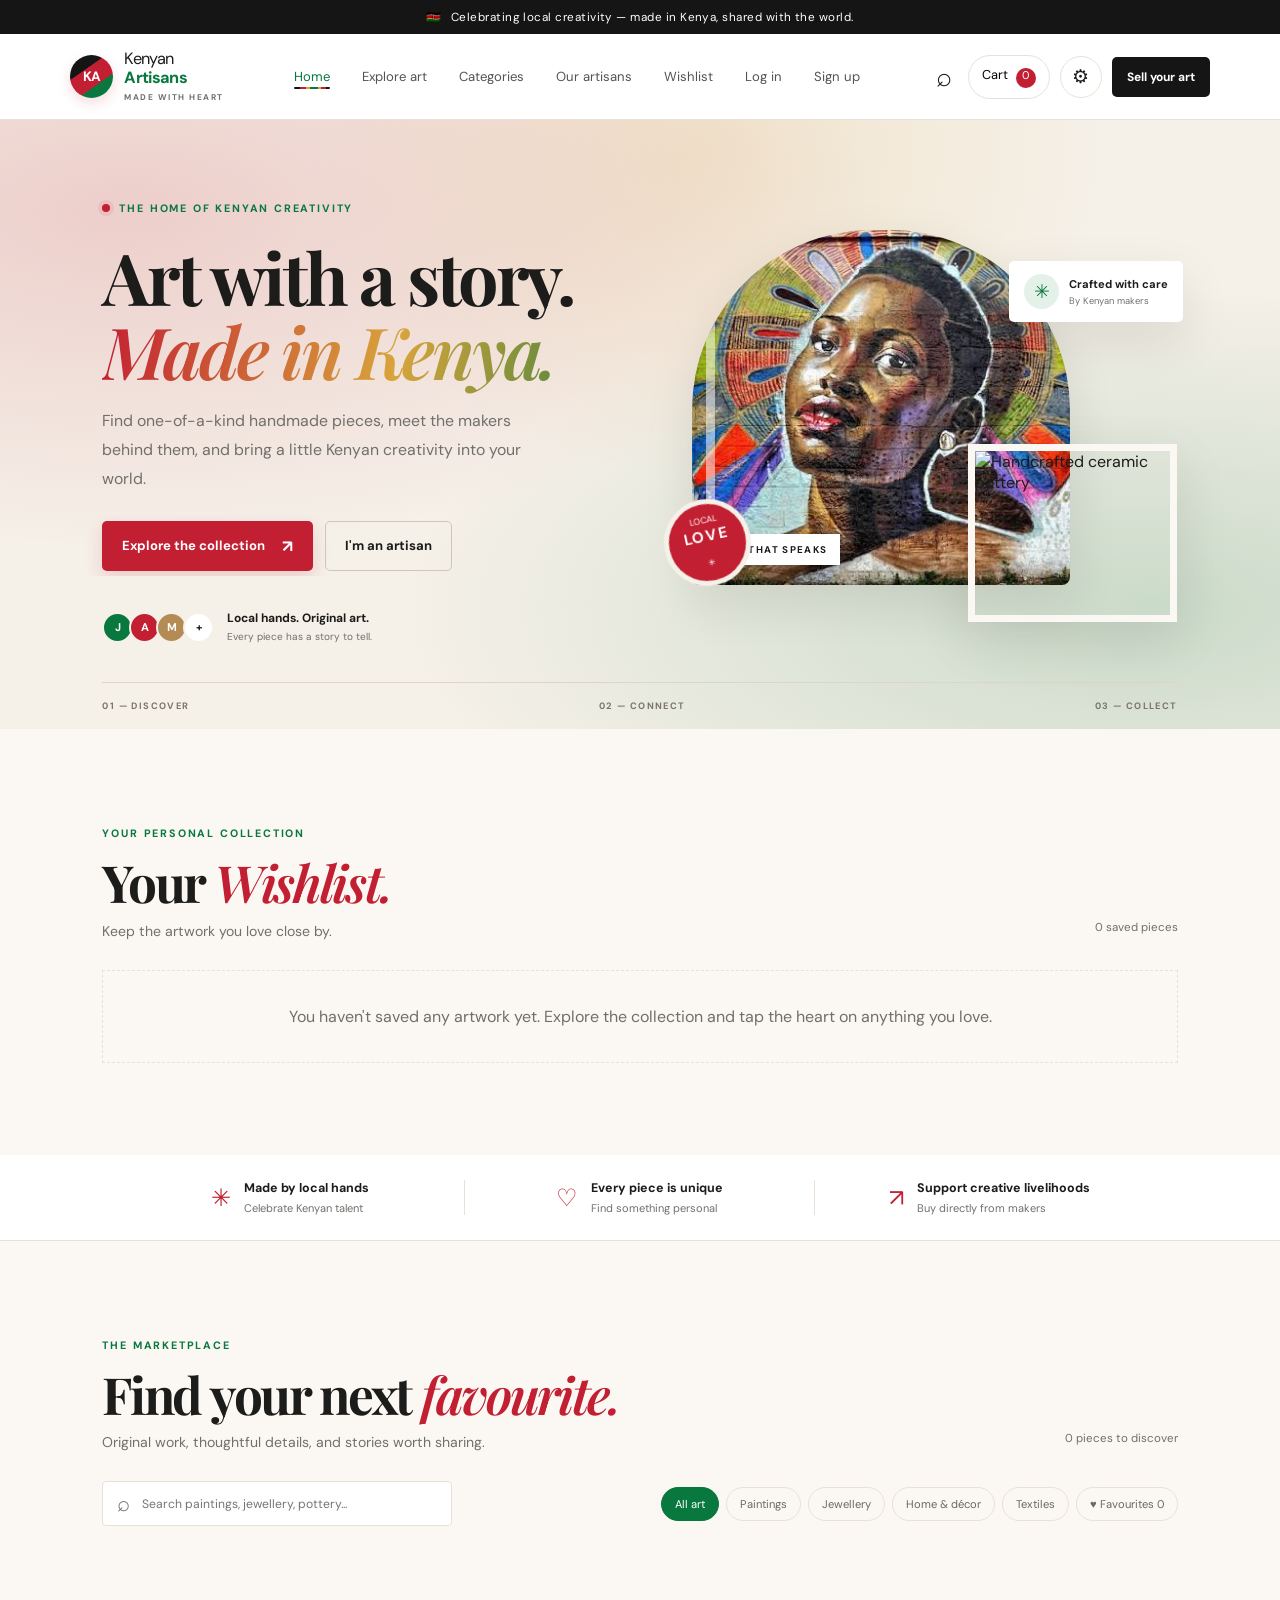
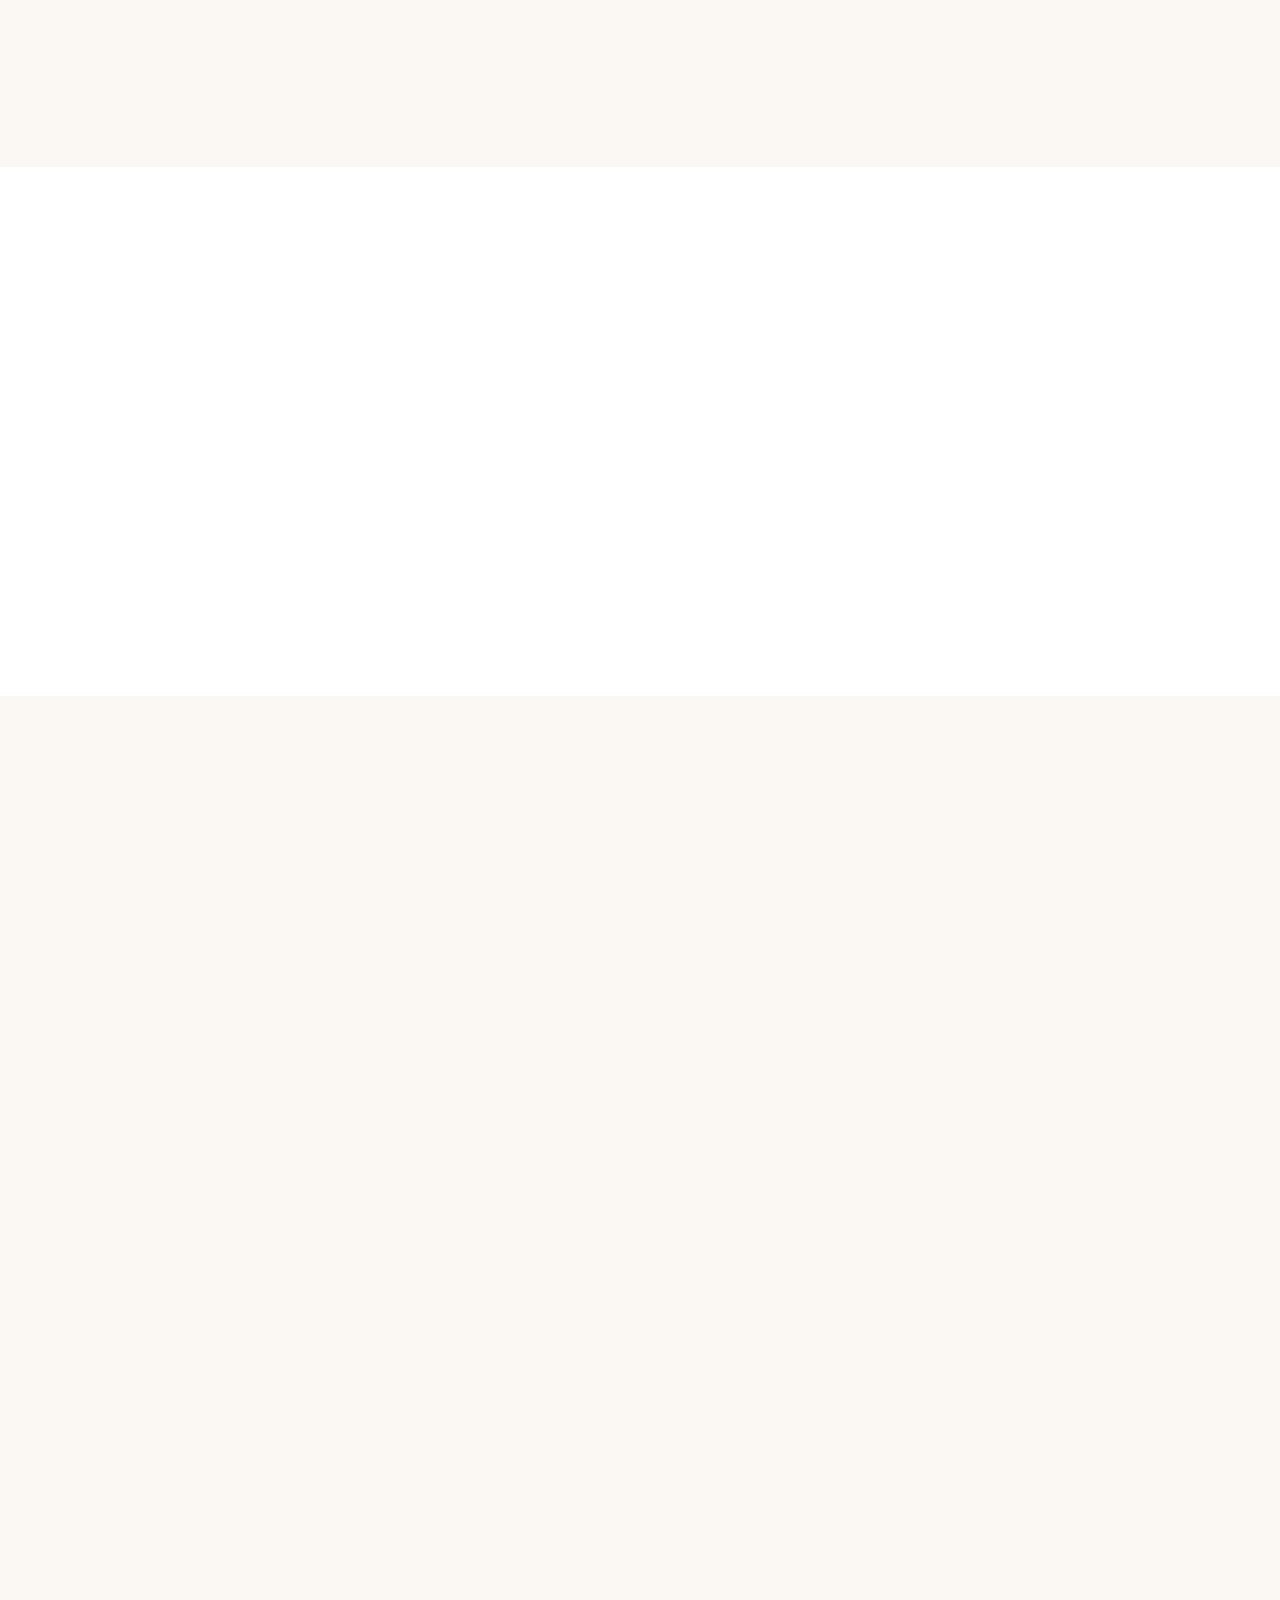
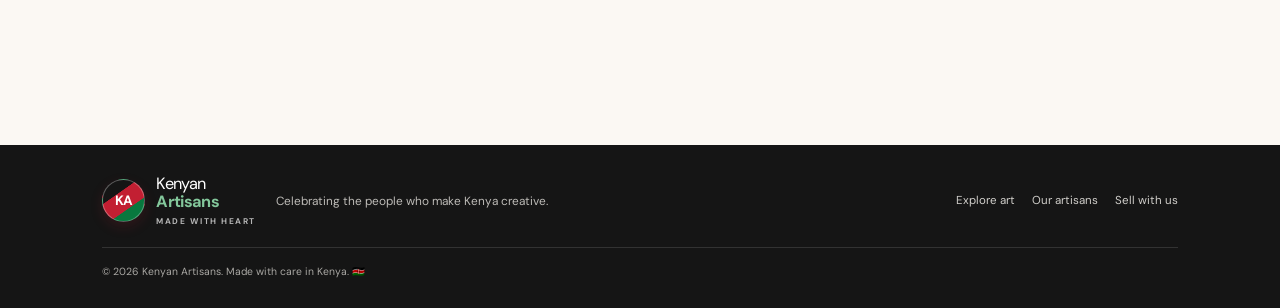
==== commit 582e93e2: "change in creativity pic" ====
--- a/index.html
+++ b/index.html
@@ -7,54 +7,23 @@
       content="Discover, support and shop beautiful handmade art from talented Kenyan artisans."
       name="description"
     />
-    <title>Mzalendo | Discover Made in Kenya Art</title>
-    <link rel="preconnect" href="https://fonts.googleapis.com">
-    <link rel="preconnect" href="https://fonts.gstatic.com" crossorigin>
-    <link href="https://fonts.googleapis.com/css2?family=Ojuju:wght@400;500;600;700&display=swap" rel="stylesheet">
-    <meta
-
-  content="Discover, support and shop beautiful handmade art from talented Kenyan artisans."
-  name="description"
-/>
+    <title>Kenyan Artisans | Discover Made-in-Kenya Art</title>
     <link href="style.css" rel="stylesheet" />
     <script defer="" src="script.js"></script>
     <script defer src="https://cdn.jsdelivr.net/npm/@supabase/supabase-js@2"></script>
     <script defer src="auth.js"></script>
-    <link href="street.css" rel="stylesheet" />
-    <script defer src="street.js"></script>
   </head>
   <body>
-  <div id="intro-screen" class="intro-screen" aria-hidden="true">
-  <div class="intro-sun"></div>
-
-  <!-- Nairobi skyline background -->
-  <div class="intro-skyline-background">
-    <img src="/loadingpage.jpeg" alt="" class="skyline-image">
-  </div>
-
-  <div class="intro-title" aria-label="Mzalendo">
-    <span>M</span><span>Z</span><span>A</span><span>L</span><span>E</span><span>N</span><span>D</span><span>O</span>
-  </div>
-
-
-
-  <div class="intro-music music-one">♪</div>
-  <div class="intro-music music-two">♫</div>
-  <div class="intro-music music-three">♪</div>
-
-  <p class="intro-tagline">Rooted in Kenya. Made to be Seen</p>
-  </div>
-    
     <div class="announcement">
       <span> 🇰🇪 </span>
       Celebrating local creativity &mdash; made in Kenya, shared with the world.
     </div>
     <header class="site-header">
       <a aria-label="Kenyan Artisans home" class="brand" href="index.html">
-        <span class="brand-mark"> M </span>
+        <span class="brand-mark"> KA </span>
         <span>
-          
-          <strong> Mzalendo </strong>
+          Kenyan
+          <strong> Artisans </strong>
           <small> MADE WITH HEART </small>
         </span>
       </a>
@@ -126,9 +95,6 @@
             Find one-of-a-kind handmade pieces, meet the makers behind them, and
             bring a little Kenyan creativity into your world.
           </p>
-          <section class="qr-section" id="share">
-            <h2>Share Mzalendo</h2>
-          </section>
           <div class="hero-actions">
             <a class="button button-red" href="#shop">
               Explore the collection
@@ -156,7 +122,7 @@
           <div class="hero-photo hero-photo-main">
             <img
               alt="Colourful abstract painting"
-              src="https://images.unsplash.com/photo-1577083552431-6e5fd01aa342?auto=format&amp;fit=crop&amp;w=1000&amp;q=85"
+              src="home.png"
             />
             <span class="photo-label"> ART THAT SPEAKS </span>
           </div>
@@ -166,7 +132,6 @@
               src="https://images.unsplash.com/photo-1610701596007-11502861dcfa?auto=format&amp;fit=crop&amp;w=600&amp;q=85"
             />
           </div>
-          
           <div class="floating-note">
             <span> ✳ </span>
             <div>
@@ -188,7 +153,6 @@
           <span> 03 &mdash; COLLECT </span>
         </div>
       </section>
-      
       <section class="section wishlist-section" id="wishlist">
         <div class="section-heading">
           <div>
@@ -313,7 +277,7 @@
         <div class="artisan-art">
           <img
             alt="Artist working in a creative studio"
-            src="https://images.unsplash.com/photo-1452860606245-08befc0ff44b?auto=format&amp;fit=crop&amp;w=900&amp;q=85"
+            src="meet.png"
           />
           <span class="artisan-badge">
             CREATIVITY
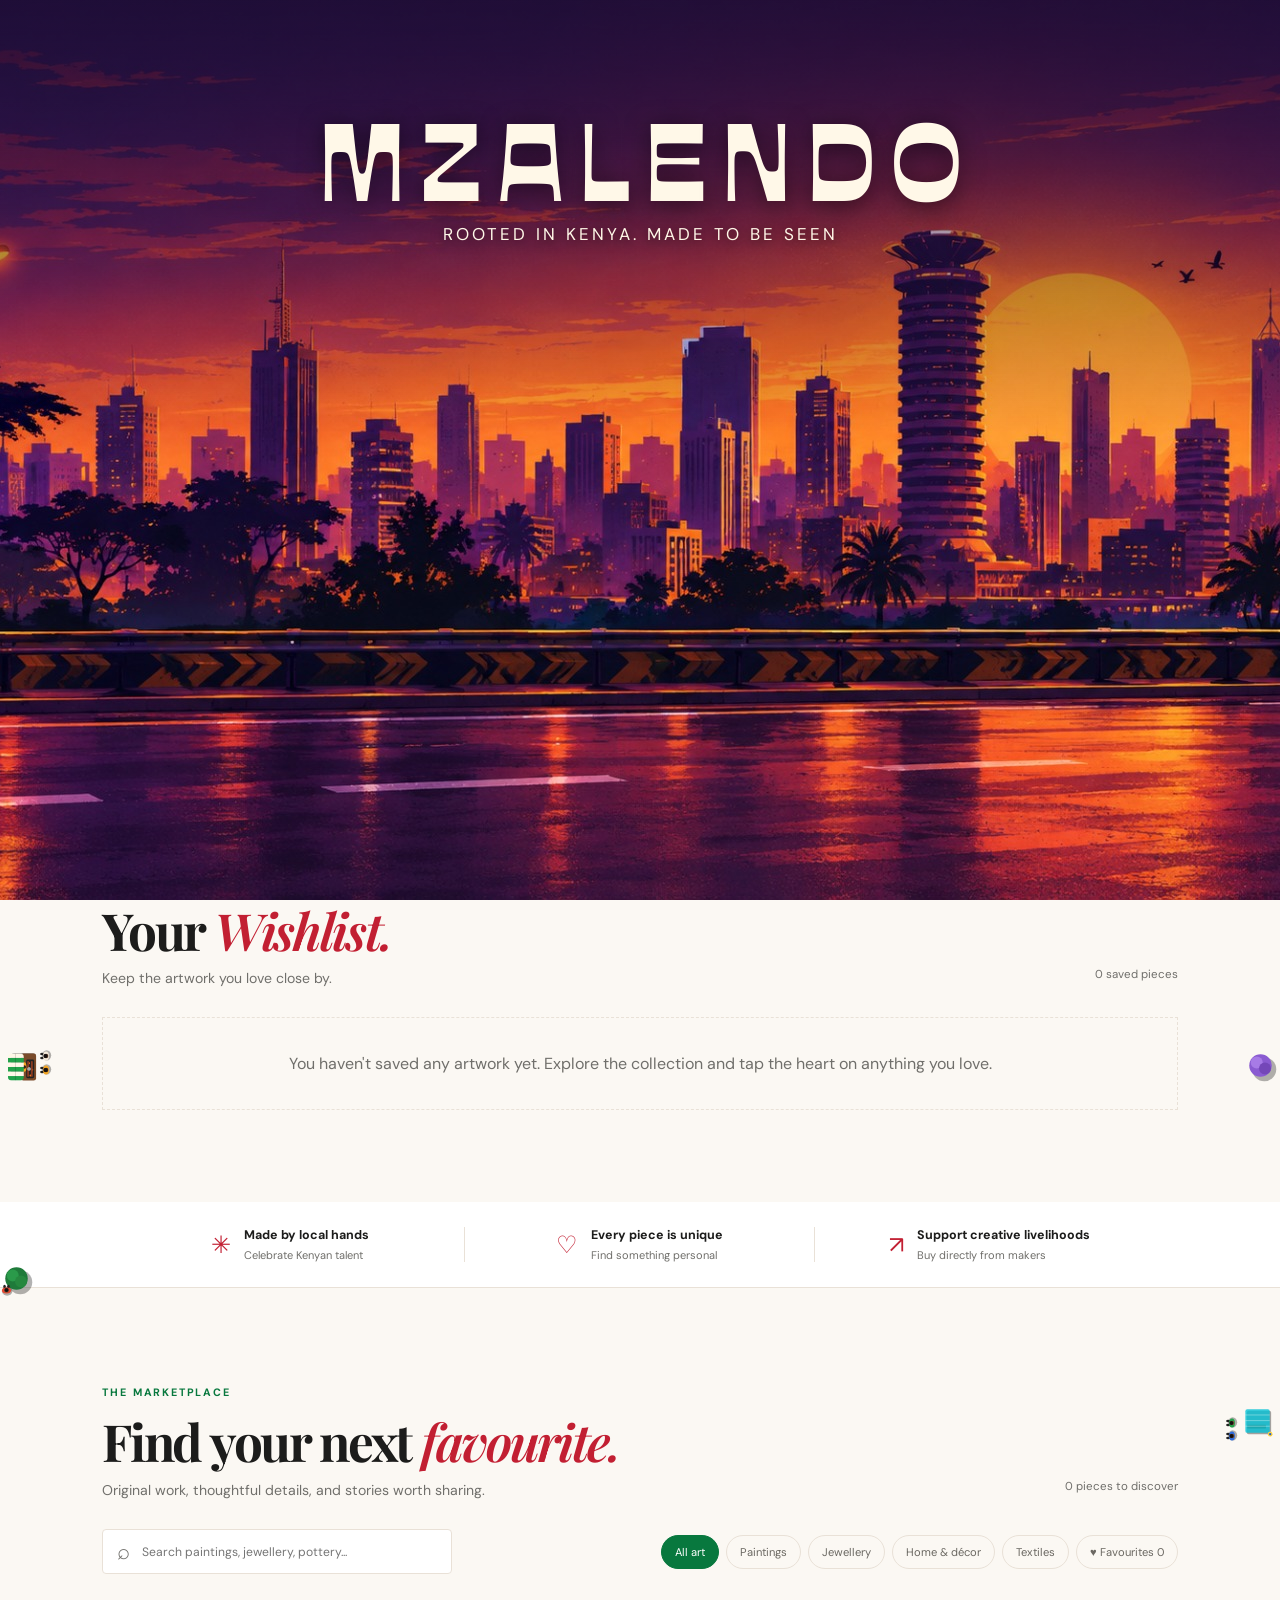
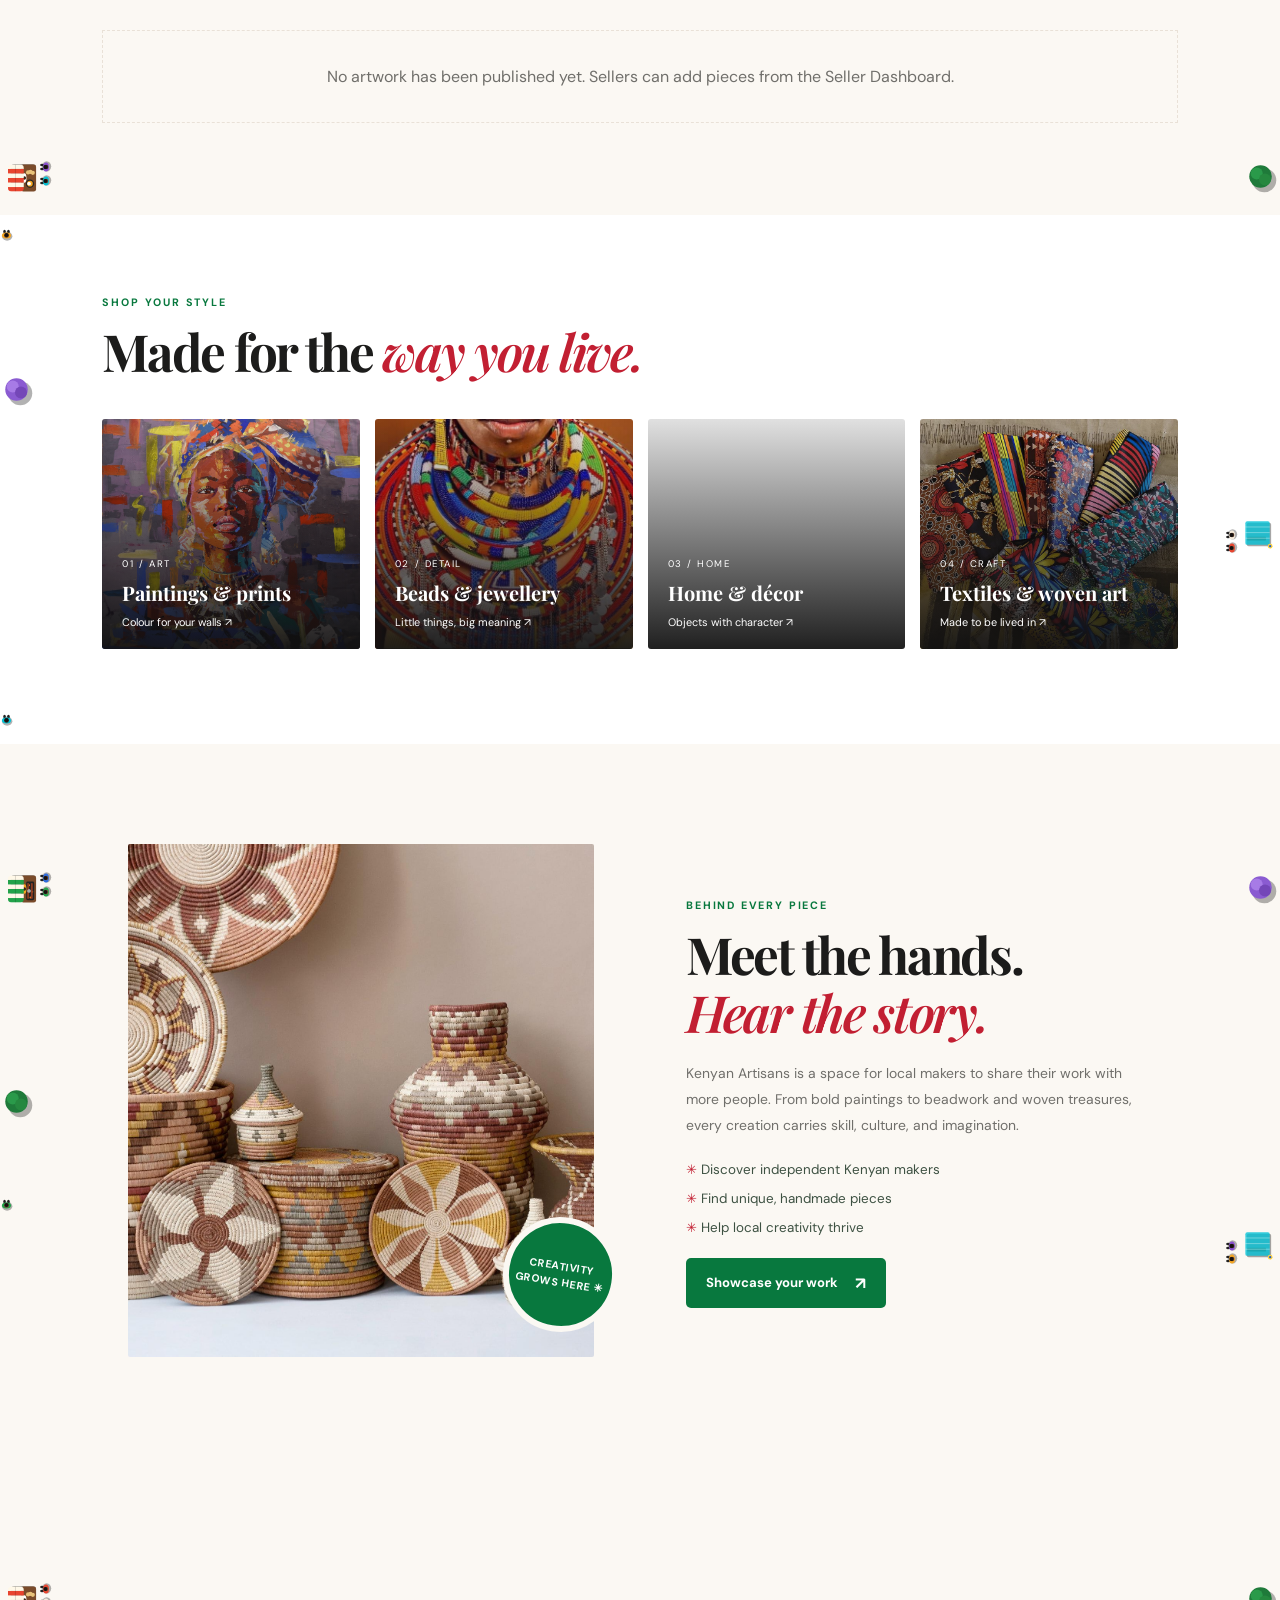
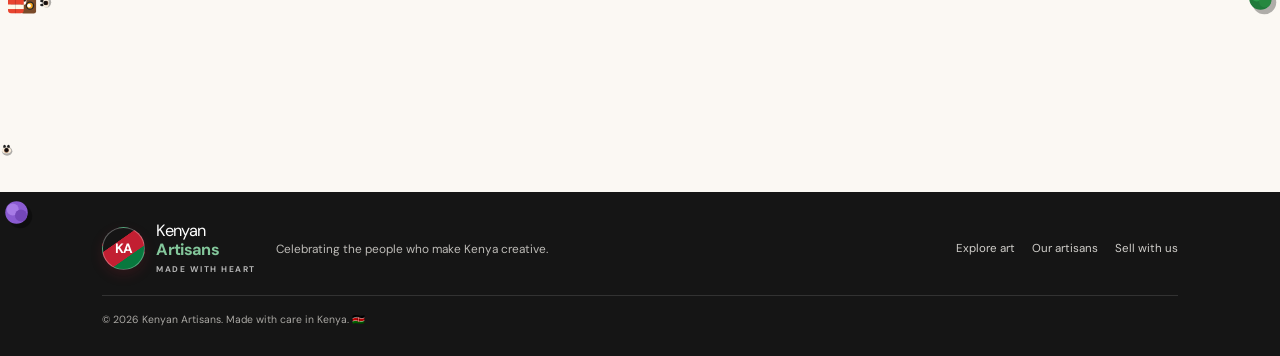
==== commit b22f8411: "Merge branch 'main' into mark-dev" ====
--- a/index.html
+++ b/index.html
@@ -7,23 +7,54 @@
       content="Discover, support and shop beautiful handmade art from talented Kenyan artisans."
       name="description"
     />
-    <title>Kenyan Artisans | Discover Made-in-Kenya Art</title>
+    <title>Mzalendo | Discover Made in Kenya Art</title>
+    <link rel="preconnect" href="https://fonts.googleapis.com">
+    <link rel="preconnect" href="https://fonts.gstatic.com" crossorigin>
+    <link href="https://fonts.googleapis.com/css2?family=Ojuju:wght@400;500;600;700&display=swap" rel="stylesheet">
+    <meta
+
+  content="Discover, support and shop beautiful handmade art from talented Kenyan artisans."
+  name="description"
+/>
     <link href="style.css" rel="stylesheet" />
     <script defer="" src="script.js"></script>
     <script defer src="https://cdn.jsdelivr.net/npm/@supabase/supabase-js@2"></script>
     <script defer src="auth.js"></script>
+    <link href="street.css" rel="stylesheet" />
+    <script defer src="street.js"></script>
   </head>
   <body>
+  <div id="intro-screen" class="intro-screen" aria-hidden="true">
+  <div class="intro-sun"></div>
+
+  <!-- Nairobi skyline background -->
+  <div class="intro-skyline-background">
+    <img src="/loadingpage.jpeg" alt="" class="skyline-image">
+  </div>
+
+  <div class="intro-title" aria-label="Mzalendo">
+    <span>M</span><span>Z</span><span>A</span><span>L</span><span>E</span><span>N</span><span>D</span><span>O</span>
+  </div>
+
+
+
+  <div class="intro-music music-one">♪</div>
+  <div class="intro-music music-two">♫</div>
+  <div class="intro-music music-three">♪</div>
+
+  <p class="intro-tagline">Rooted in Kenya. Made to be Seen</p>
+  </div>
+    
     <div class="announcement">
       <span> 🇰🇪 </span>
       Celebrating local creativity &mdash; made in Kenya, shared with the world.
     </div>
     <header class="site-header">
       <a aria-label="Kenyan Artisans home" class="brand" href="index.html">
-        <span class="brand-mark"> KA </span>
+        <span class="brand-mark"> M </span>
         <span>
-          Kenyan
-          <strong> Artisans </strong>
+          
+          <strong> Mzalendo </strong>
           <small> MADE WITH HEART </small>
         </span>
       </a>
@@ -95,6 +126,9 @@
             Find one-of-a-kind handmade pieces, meet the makers behind them, and
             bring a little Kenyan creativity into your world.
           </p>
+          <section class="qr-section" id="share">
+            <h2>Share Mzalendo</h2>
+          </section>
           <div class="hero-actions">
             <a class="button button-red" href="#shop">
               Explore the collection
@@ -132,6 +166,7 @@
               src="https://images.unsplash.com/photo-1610701596007-11502861dcfa?auto=format&amp;fit=crop&amp;w=600&amp;q=85"
             />
           </div>
+          
           <div class="floating-note">
             <span> ✳ </span>
             <div>
@@ -153,6 +188,7 @@
           <span> 03 &mdash; COLLECT </span>
         </div>
       </section>
+      
       <section class="section wishlist-section" id="wishlist">
         <div class="section-heading">
           <div>
--- a/street.css
+++ b/street.css
@@ -0,0 +1,171 @@
+/* Mzalendo street life (built by street.js): tiny overhead people, stops and matatus across the whole page */
+.life { position: absolute; top: 0; left: 0; width: 100%; z-index: 6; overflow: hidden; pointer-events: none; }
+.life svg { display: block; }
+.spot, .bus, .w, .say { position: absolute; }
+.spot { transform: translate(-50%, -50%) rotate(var(--r, 0deg)); }
+
+/* People walking across the page */
+.w { left: 0; animation: linear infinite; animation-duration: var(--d); animation-delay: var(--w); }
+.w.r { animation-name: go-right; } .w.l { animation-name: go-left; }
+.ft { animation: step .5s ease-in-out infinite alternate; } .ft.b { animation-direction: alternate-reverse; } .still .ft { animation: none; }
+.st { transform-box: fill-box; transform-origin: center; animation: puff 2.2s ease-out infinite; }
+
+/* Matatus drive down the bus-stop lane (movement is set in street.js) */
+.bus { top: 0; right: 60px; will-change: transform; }
+.bus > svg { transform: rotate(180deg); }
+
+/* "Shukisha!" speech bubbles */
+.say { right: calc(100% + 4px); top: 6px; padding: 4px 9px; border-radius: 10px; background: #fff8e8; color: #1a1208; font: 700 11px 'DM Sans', sans-serif; white-space: nowrap; box-shadow: 0 2px 8px #0005; opacity: 0; }
+.say::after { content: ""; position: absolute; left: 100%; top: 8px; border: 5px solid transparent; border-left-color: #fff8e8; }
+.say.stop { right: 58px; animation: pop var(--d) infinite var(--w); }
+
+@keyframes go-right { from { transform: translateX(-30px) rotate(90deg); } to { transform: translateX(calc(100vw + 30px)) rotate(90deg); } }
+@keyframes go-left { from { transform: translateX(calc(100vw + 30px)) rotate(-90deg); } to { transform: translateX(-30px) rotate(-90deg); } }
+@keyframes step { from { transform: translateY(-1.5px); } to { transform: translateY(2px); } }
+@keyframes puff { from { opacity: .8; transform: translateY(0) scale(.6); } to { opacity: 0; transform: translateY(-9px) scale(1.7); } }
+@keyframes pop { 0%, 70% { opacity: 0; transform: scale(.6); } 75%, 92% { opacity: 1; transform: scale(1); } 100% { opacity: 0; transform: scale(.6); } }
+
+/* Small screens: only people walking, so content stays clear */
+@media (max-width: 800px) { .life .spot, .life .bus, .life .say { display: none; } }
+@media (prefers-reduced-motion: reduce) { .w, .bus, .ft, .st, .say.stop { display: none; animation: none; } }
+
+.street-matatu-runner {
+  position: fixed; left: 0; bottom: 14px; z-index: 7;
+  width: clamp(110px, 16vw, 200px);
+  pointer-events: none;
+  animation: matatu-drive 18s linear infinite;
+}
+
+.street-matatu-runner::before {
+  content: "";
+  position: absolute;
+  inset: 15% 10%;
+  background: radial-gradient(
+    ellipse,
+    rgba(147, 51, 234, .3),
+    transparent 70%
+  );
+  filter: blur(25px);
+  z-index: -1;
+  animation: matatu-spotlight 3s ease-in-out infinite alternate;
+}
+
+@keyframes matatu-spotlight {
+  from {
+    opacity: .35;
+    transform: scale(.85);
+  }
+  to {
+    opacity: 1;
+    transform: scale(1.15);
+  }
+}
+
+/* Natural matatu blending */
+.street-matatu-runner {
+  isolation: isolate;
+  mix-blend-mode: normal;
+}
+
+.street-matatu-runner img {
+  object-fit: contain;
+  filter:
+    drop-shadow(0 12px 12px rgba(0, 0, 0, .22))
+    drop-shadow(0 0 16px rgba(255, 210, 63, .12))
+    saturate(1.08)
+    contrast(1.04);
+}
+
+.street-matatu-runner img {
+  display: block; width: 100%; height: auto;
+  animation: matatu-bounce .4s ease-in-out infinite alternate;
+}
+
+
+@keyframes matatu-drive { from { transform: translateX(-130%); } to { transform: translateX(calc(100vw + 30%)); } }
+@keyframes matatu-bounce { from { transform: translateY(0); } to { transform: translateY(-3px); } }
+@media (max-width: 800px) { .street-matatu-runner { width: 100px; bottom: 8px; animation-duration: 12s; } }
+@media (prefers-reduced-motion: reduce) { .street-matatu-runner { display: none; } }
+
+/* Mzalendo loading screen */
+html.intro-lock, html.intro-lock body { overflow: hidden; }
+
+.intro-screen {
+  --p: 0;                                   /* progress 0-100, set by the script */
+  --mw: clamp(190px, 30vw, 420px);          /* matatu width */
+  position: fixed; inset: 0; z-index: 9999; overflow: hidden;
+  display: flex; flex-direction: column; align-items: center; justify-content: flex-start; gap: 14px;
+  padding: 11vh 24px 0; text-align: center;
+  background: #2a1240; color: #fff8e8;
+  transition: opacity .7s ease, transform .7s ease;
+}
+.intro-screen.leave { opacity: 0; transform: scale(1.04); pointer-events: none; }
+.intro-sun { display: none; }               /* the sun is already in the skyline picture */
+
+/* Skyline photo as the full-screen background */
+.intro-skyline-background { position: absolute; inset: 0; z-index: 0; }
+.intro-skyline-background::after {          /* darkens the top so the title is easy to read */
+  content: ""; position: absolute; inset: 0;
+  background: linear-gradient(180deg, #1a0b2ecc 0%, #1a0b2e00 48%);
+}
+.skyline-image {
+  display: block; width: 100%; height: 100%; object-fit: cover; object-position: center bottom;
+  animation: slow-zoom 8s ease-out both;
+}
+
+/* Title: letters drop in one by one */
+.intro-title {
+  position: relative; z-index: 2; display: flex; gap: clamp(2px, 1vw, 12px);
+  font-family: 'Ojuju', system-ui, sans-serif; font-weight: 700; font-size: clamp(40px, 11vw, 110px); line-height: 1;
+  text-shadow: 0 4px 24px #0008;
+}
+.intro-title span { display: inline-block; animation: letter-in .7s cubic-bezier(.2, .9, .3, 1.3) both; }
+.intro-title span:nth-child(1) { animation-delay: .10s; }
+.intro-title span:nth-child(2) { animation-delay: .18s; }
+.intro-title span:nth-child(3) { animation-delay: .26s; }
+.intro-title span:nth-child(4) { animation-delay: .34s; }
+.intro-title span:nth-child(5) { animation-delay: .42s; }
+.intro-title span:nth-child(6) { animation-delay: .50s; }
+.intro-title span:nth-child(7) { animation-delay: .58s; }
+.intro-title span:nth-child(8) { animation-delay: .66s; }
+
+.intro-tagline {
+  position: relative; z-index: 2; margin: 0; font-size: clamp(12px, 2.4vw, 17px); letter-spacing: 3px; text-transform: uppercase;
+  text-shadow: 0 2px 12px #000a; animation: fade-up .8s ease 1s both;
+}
+
+/* Matatu: enters from the left edge and ends on the right as loading reaches 100% */
+.intro-matatu {
+  position: absolute; z-index: 3; bottom: 6vh; width: var(--mw);
+  left: calc(var(--mw) * -0.4 + (100% - var(--mw) * 0.6) * var(--p) / 100);
+}
+.matatu-image {
+  display: block; width: 100%; height: auto;
+  filter: drop-shadow(0 10px 14px #0009);
+  animation: bounce .35s ease-in-out infinite alternate;
+}
+.intro-screen.done .matatu-image { animation: none; }
+
+/* Music notes */
+.intro-music { position: absolute; z-index: 4; bottom: 26vh; font-size: clamp(22px, 4vw, 40px); color: #ffd23f; text-shadow: 0 2px 10px #0008; opacity: 0; animation: note 3s ease-in infinite; }
+.music-one { left: 22%; }
+.music-two { left: 48%; animation-delay: 1s; }
+.music-three { left: 72%; animation-delay: 2s; }
+.intro-screen.done .intro-music { animation-play-state: paused; }
+
+/* Progress bar */
+.intro-progress { position: absolute; z-index: 5; left: 0; right: 0; bottom: 0; height: 5px; background: #ffffff22; }
+.intro-progress span { display: block; height: 100%; width: calc(var(--p) * 1%); background: linear-gradient(90deg, #e8442f, #ffd23f, #22a24a); }
+
+@keyframes slow-zoom { from { transform: scale(1.08); } to { transform: scale(1); } }
+@keyframes letter-in { from { opacity: 0; transform: translateY(-60px) rotate(-8deg); } to { opacity: 1; transform: none; } }
+@keyframes fade-up { from { opacity: 0; transform: translateY(12px); } to { opacity: 1; transform: none; } }
+@keyframes bounce { from { transform: translateY(0); } to { transform: translateY(-3px); } }
+@keyframes note { 0% { opacity: 0; transform: translateY(0) rotate(-10deg); } 20% { opacity: 1; } 100% { opacity: 0; transform: translateY(-120px) rotate(12deg); } }
+
+@media (prefers-reduced-motion: reduce) {
+  .skyline-image, .intro-title span, .intro-tagline, .matatu-image { animation: none; }
+  .intro-music { display: none; }
+  .intro-screen { transition: opacity .2s; }
+}
+
